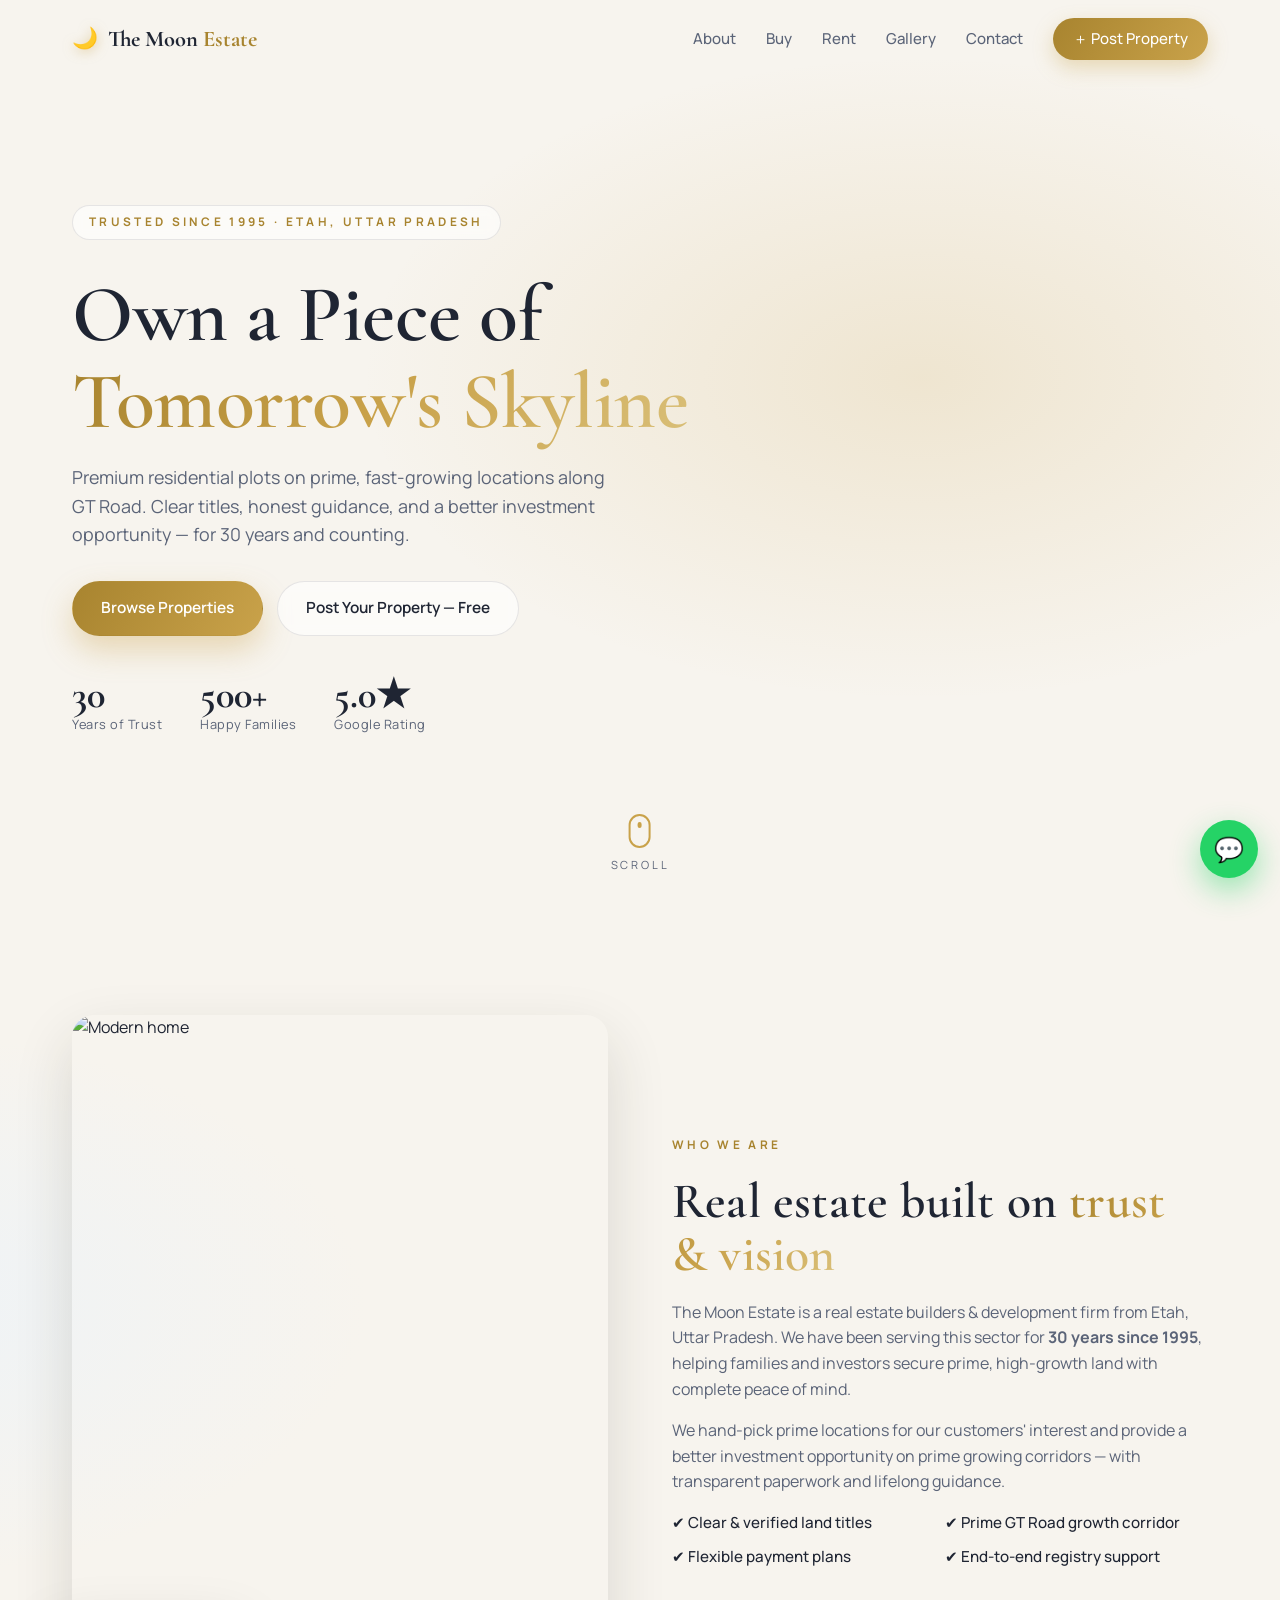
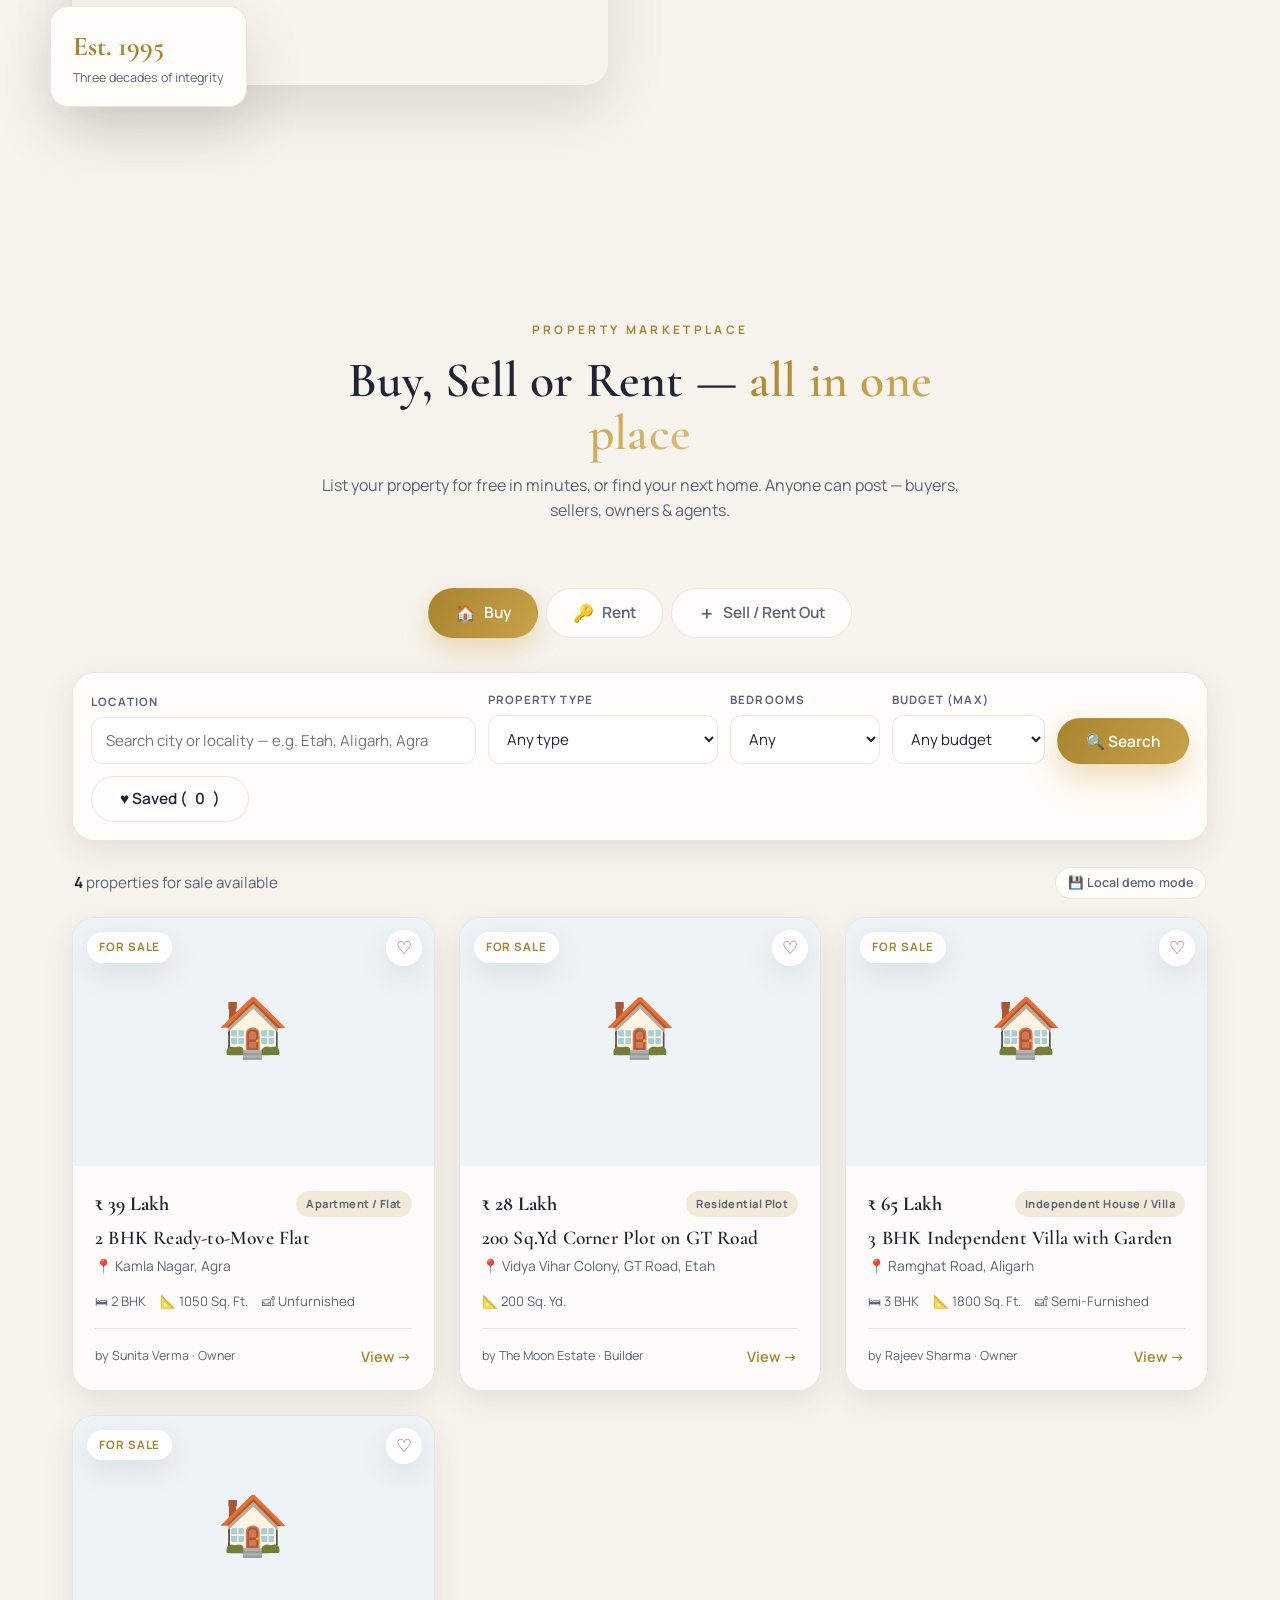
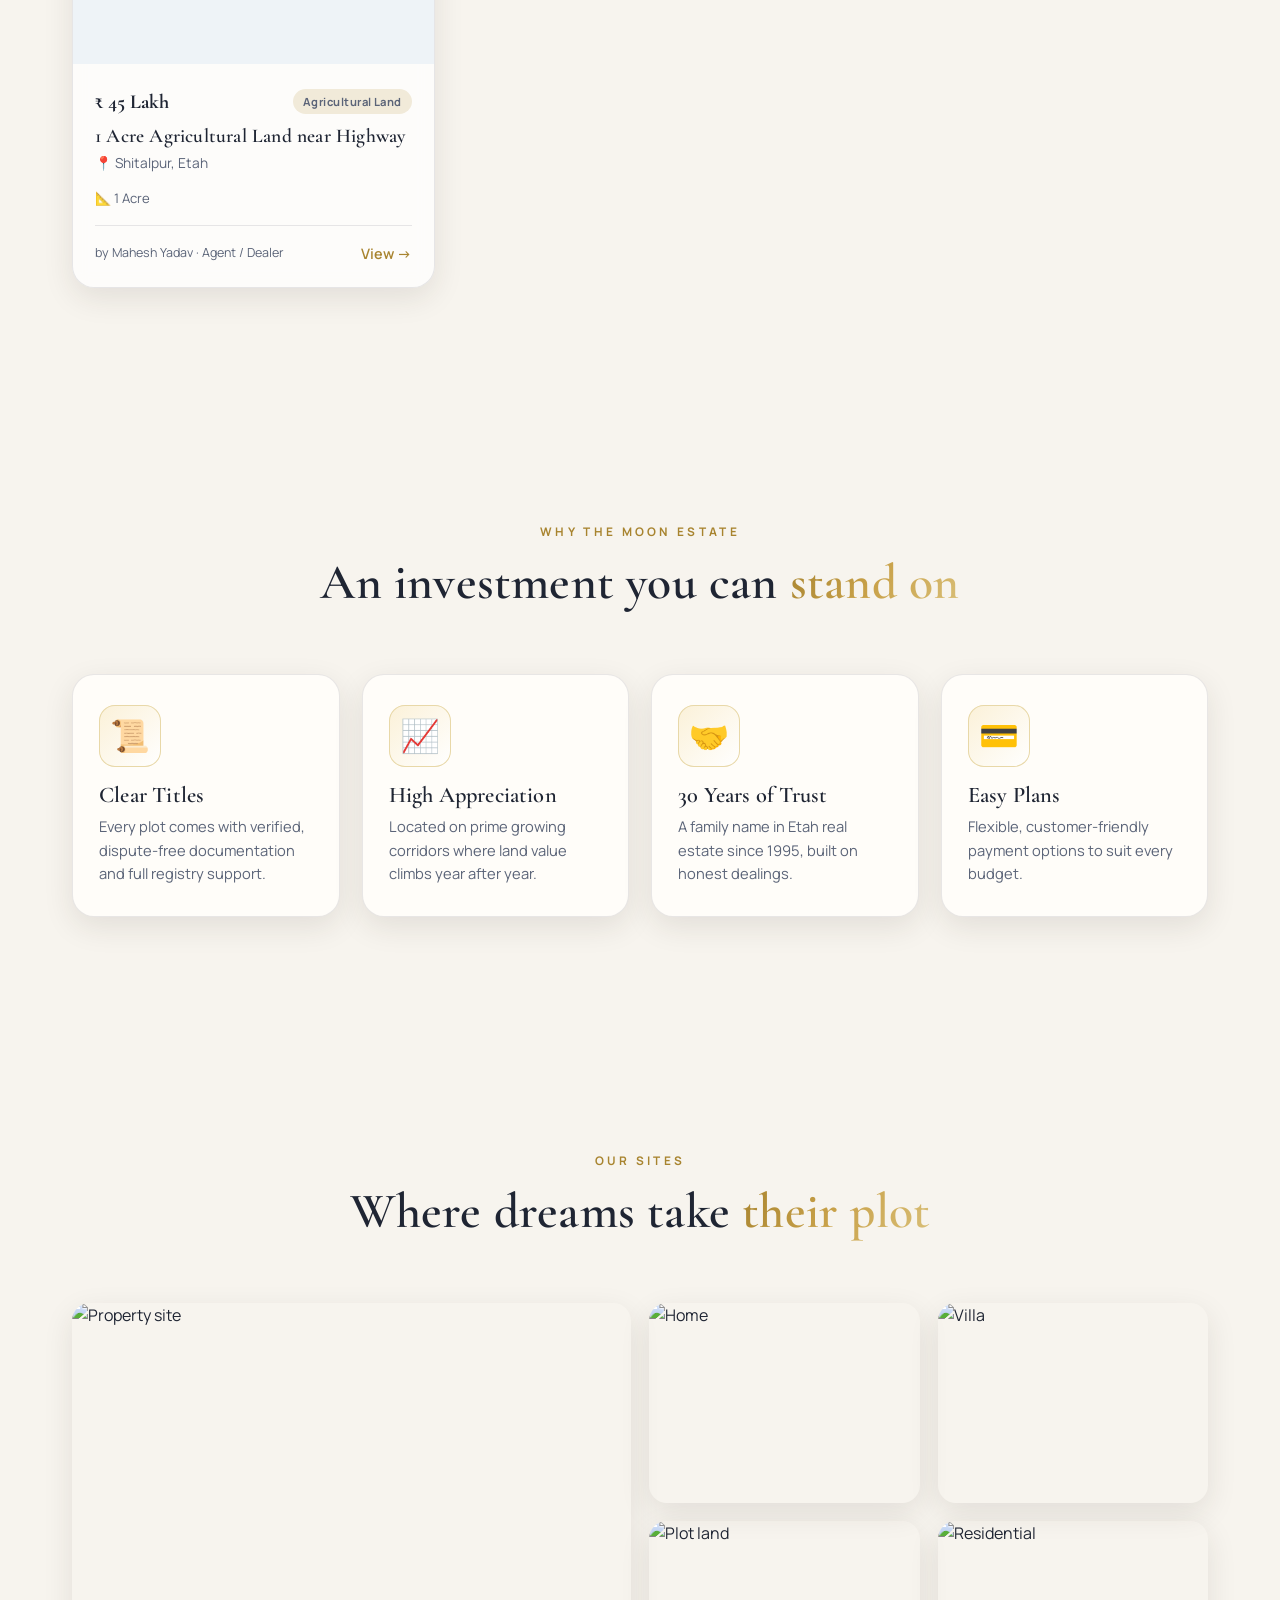
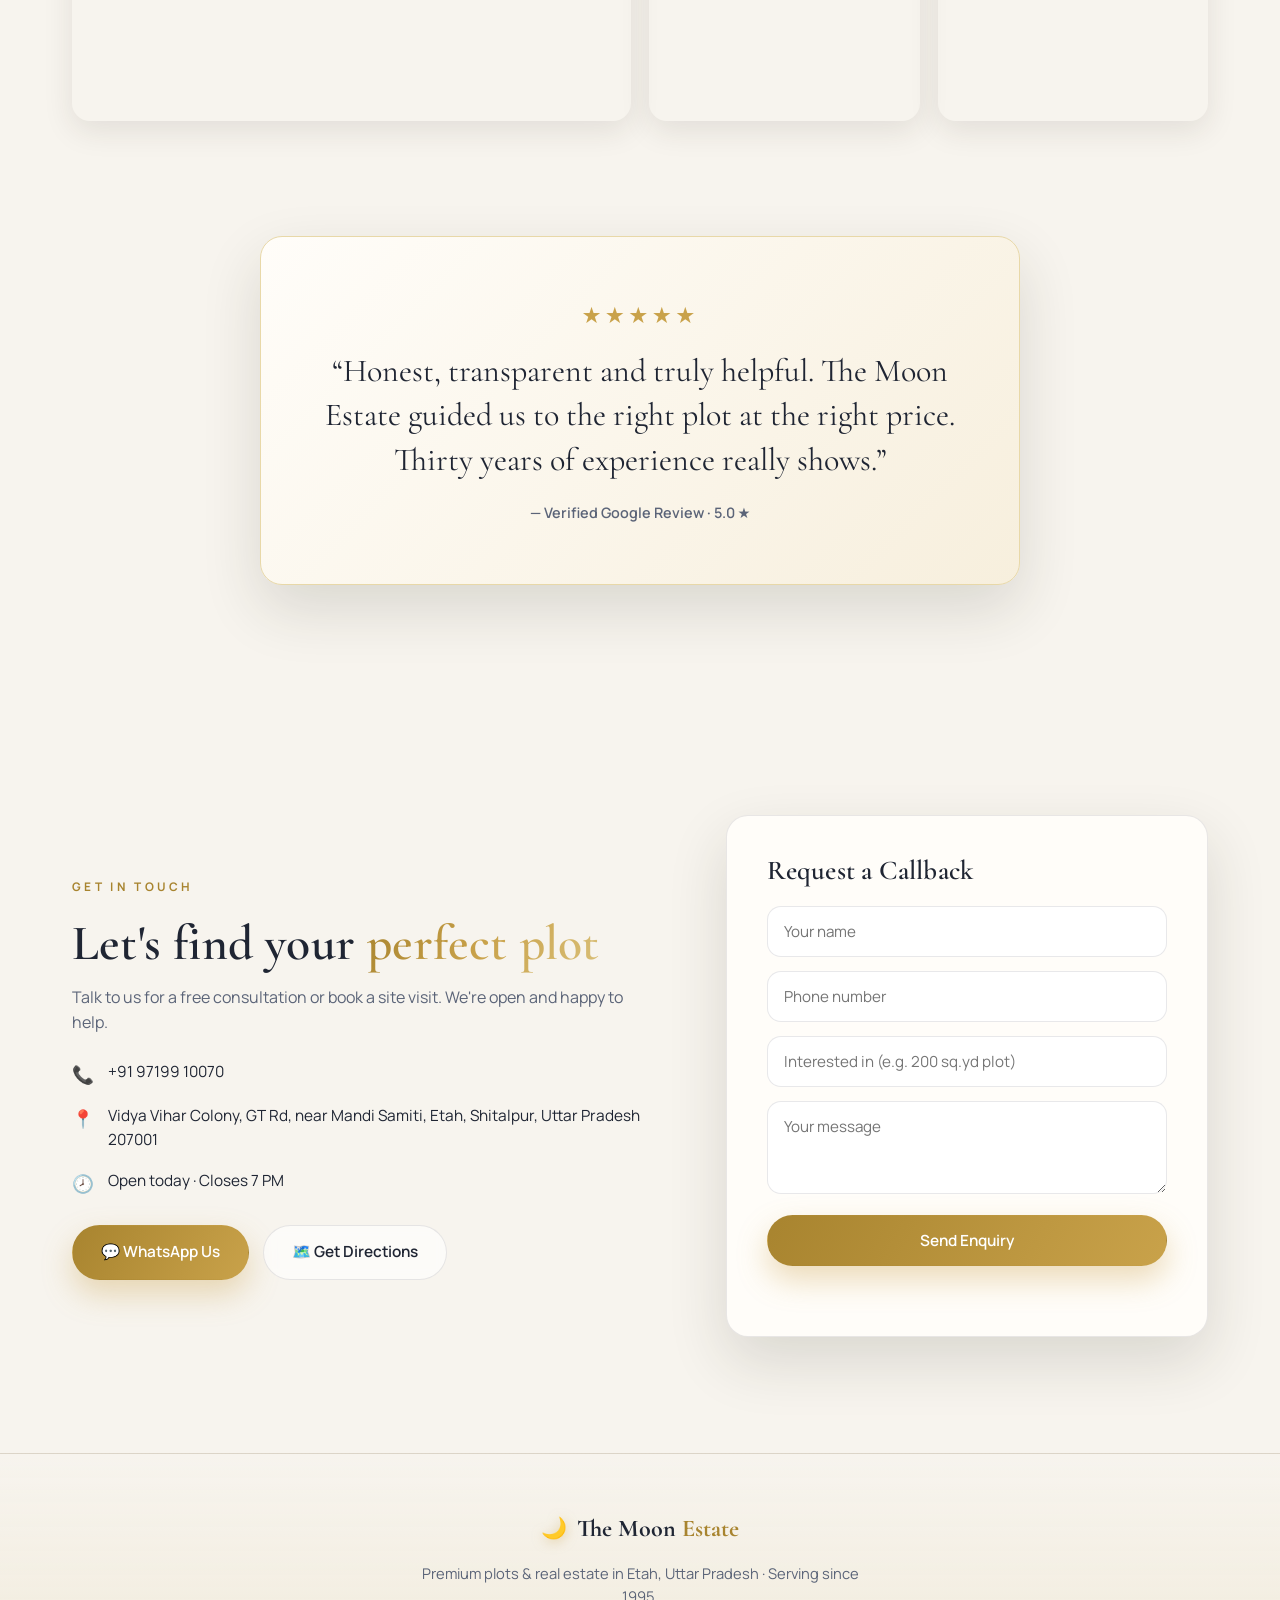
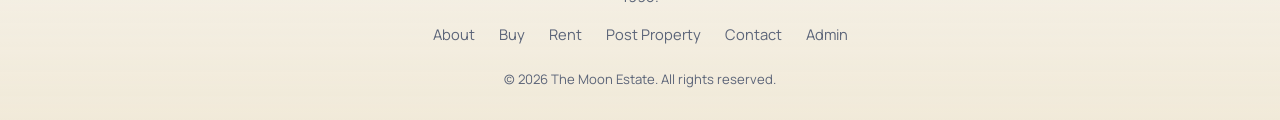
==== index.html @ d8ebd834 "Add Supabase shared backend, favourites, admin panel & map embeds - Data layer (js/store.js) using S" ====
<!DOCTYPE html>
<html lang="en">
<head>
  <meta charset="UTF-8" />
  <meta name="viewport" content="width=device-width, initial-scale=1.0" />
  <title>The Moon Estate — Premium Plots & Real Estate in Etah, UP</title>
  <meta name="description" content="The Moon Estate — trusted real estate builders & developers in Etah, Uttar Pradesh since 1995. Prime residential plots on GT Road with clear titles and great investment returns." />
  <meta name="theme-color" content="#f7f4ee" />

  <!-- Open Graph -->
  <meta property="og:title" content="The Moon Estate — Premium Plots & Real Estate" />
  <meta property="og:description" content="Prime residential plots in Etah, UP. Serving since 1995. A better investment on prime growing locations." />
  <meta property="og:type" content="website" />

  <link rel="preconnect" href="https://fonts.googleapis.com" />
  <link rel="preconnect" href="https://fonts.gstatic.com" crossorigin />
  <link href="https://fonts.googleapis.com/css2?family=Cormorant+Garamond:wght@500;600;700&family=Manrope:wght@300;400;500;600;700;800&display=swap" rel="stylesheet" />
  <link rel="stylesheet" href="css/style.css" />
  <link rel="icon" href="data:image/svg+xml,%3Csvg xmlns='http://www.w3.org/2000/svg' viewBox='0 0 100 100'%3E%3Ctext y='.9em' font-size='90'%3E%F0%9F%8C%99%3C/text%3E%3C/svg%3E" />
</head>
<body>
  <!-- Page loader -->
  <div class="loader" id="loader">
    <div class="loader-mark">🌙</div>
    <div class="loader-text">THE MOON ESTATE</div>
  </div>

  <!-- Navigation -->
  <header class="nav" id="nav">
    <div class="nav-inner">
      <a href="#home" class="brand">
        <span class="brand-mark">🌙</span>
        <span class="brand-name">The Moon<span> Estate</span></span>
      </a>
      <nav class="nav-links" id="navLinks">
        <a href="#about">About</a>
        <a href="#portal" data-mode="buy">Buy</a>
        <a href="#portal" data-mode="rent">Rent</a>
        <a href="#gallery">Gallery</a>
        <a href="#contact">Contact</a>
        <a href="#portal" data-mode="post" class="nav-cta">＋ Post Property</a>
      </nav>
      <button class="nav-toggle" id="navToggle" aria-label="Toggle menu">
        <span></span><span></span><span></span>
      </button>
    </div>
  </header>

  <!-- Hero with 3D floating scene -->
  <section class="hero" id="home">
    <canvas id="scene3d"></canvas>
    <div class="hero-glow"></div>
    <div class="hero-content">
      <span class="eyebrow reveal">Trusted since 1995 · Etah, Uttar Pradesh</span>
      <h1 class="reveal">Own a Piece of<br /><span class="grad">Tomorrow's Skyline</span></h1>
      <p class="hero-sub reveal">Premium residential plots on prime, fast-growing locations along GT Road.
        Clear titles, honest guidance, and a better investment opportunity — for 30 years and counting.</p>
      <div class="hero-actions reveal">
        <a href="#portal" data-mode="buy" class="btn btn-primary">Browse Properties</a>
        <a href="#portal" data-mode="post" class="btn btn-ghost">Post Your Property — Free</a>
      </div>
      <div class="hero-stats reveal">
        <div class="stat"><span class="num" data-count="30">0</span><span class="lbl">Years of Trust</span></div>
        <div class="stat"><span class="num" data-count="500" data-suffix="+">0</span><span class="lbl">Happy Families</span></div>
        <div class="stat"><span class="num" data-count="5" data-suffix=".0★">0</span><span class="lbl">Google Rating</span></div>
      </div>
    </div>
    <div class="scroll-hint"><span></span>Scroll</div>
  </section>

  <!-- About -->
  <section class="about section" id="about">
    <div class="container about-grid">
      <div class="about-media tilt">
        <img loading="lazy" src="https://images.unsplash.com/photo-1600585154340-be6161a56a0c?auto=format&fit=crop&w=900&q=80" alt="Modern home" />
        <div class="about-badge float">
          <strong>Est. 1995</strong>
          <span>Three decades of integrity</span>
        </div>
      </div>
      <div class="about-text reveal">
        <span class="eyebrow">Who We Are</span>
        <h2>Real estate built on <span class="grad">trust & vision</span></h2>
        <p>The Moon Estate is a real estate builders &amp; development firm from Etah, Uttar Pradesh. We have been
          serving this sector for <strong>30 years since 1995</strong>, helping families and investors secure prime,
          high-growth land with complete peace of mind.</p>
        <p>We hand-pick prime locations for our customers' interest and provide a better investment opportunity on
          prime growing corridors — with transparent paperwork and lifelong guidance.</p>
        <ul class="about-points">
          <li>✔ Clear &amp; verified land titles</li>
          <li>✔ Prime GT Road growth corridor</li>
          <li>✔ Flexible payment plans</li>
          <li>✔ End-to-end registry support</li>
        </ul>
      </div>
    </div>
  </section>

  <!-- Property Marketplace Portal -->
  <section class="portal section" id="portal">
    <div class="container">
      <div class="section-head reveal">
        <span class="eyebrow">Property Marketplace</span>
        <h2>Buy, Sell or Rent — <span class="grad">all in one place</span></h2>
        <p>List your property for free in minutes, or find your next home. Anyone can post —
          buyers, sellers, owners &amp; agents.</p>
      </div>

      <!-- Mode tabs -->
      <div class="portal-tabs" id="portalTabs">
        <button class="ptab active" data-mode="buy"><span>🏠</span> Buy</button>
        <button class="ptab" data-mode="rent"><span>🔑</span> Rent</button>
        <button class="ptab" data-mode="post"><span>＋</span> Sell / Rent Out</button>
      </div>

      <!-- BROWSE pane (buy + rent) -->
      <div class="portal-pane" id="browsePane">
        <form class="search-bar" id="searchForm">
          <div class="sb-field grow">
            <label>Location</label>
            <input name="q" id="searchQ" placeholder="Search city or locality — e.g. Etah, Aligarh, Agra" autocomplete="off" />
          </div>
          <div class="sb-field">
            <label>Property Type</label>
            <select name="ptype">
              <option value="">Any type</option>
              <option>Residential Plot</option>
              <option>Apartment / Flat</option>
              <option>Independent House / Villa</option>
              <option>Builder Floor</option>
              <option>Agricultural Land</option>
              <option>Commercial / Shop</option>
              <option>Office Space</option>
            </select>
          </div>
          <div class="sb-field">
            <label>Bedrooms</label>
            <select name="bhk">
              <option value="">Any</option>
              <option value="1">1 BHK</option>
              <option value="2">2 BHK</option>
              <option value="3">3 BHK</option>
              <option value="4">4+ BHK</option>
            </select>
          </div>
          <div class="sb-field">
            <label>Budget (max)</label>
            <select name="budget" id="budgetSelect"></select>
          </div>
          <button class="btn btn-primary" type="submit">🔍 Search</button>
          <button class="btn btn-ghost fav-toggle" id="favToggle" type="button">♥ Saved (<span class="fav-n">0</span>)</button>
        </form>

        <div class="results-bar">
          <div class="results-meta" id="resultsMeta"></div>
          <span class="store-badge" id="storeBadge"></span>
        </div>
        <div class="results" id="resultsExact"></div>

        <div class="nearby-head" id="nearbyHead" hidden>
          <h3>Nearby properties you may like</h3>
        </div>
        <div class="results" id="resultsNearby"></div>

        <div class="empty" id="emptyState" hidden>
          <div class="empty-mark">🏘️</div>
          <h3>No properties here yet</h3>
          <p>Be the first to list in this area — it's free.</p>
          <button class="btn btn-primary" data-mode="post" id="emptyPost">Post a Property</button>
        </div>
      </div>

      <!-- POST pane (sell / rent out) -->
      <div class="portal-pane hidden" id="postPane">
        <form class="post-form" id="postForm">
          <div class="pf-grid">
            <div class="pf-full">
              <span class="pf-label">I want to</span>
              <div class="seg" role="radiogroup">
                <label><input type="radio" name="listingType" value="sale" checked /><span>Sell</span></label>
                <label><input type="radio" name="listingType" value="rent" /><span>Rent / Lease out</span></label>
              </div>
            </div>

            <label class="pf-field">Property Type *
              <select name="ptype" required>
                <option value="">Select type</option>
                <option>Residential Plot</option>
                <option>Apartment / Flat</option>
                <option>Independent House / Villa</option>
                <option>Builder Floor</option>
                <option>Agricultural Land</option>
                <option>Commercial / Shop</option>
                <option>Office Space</option>
              </select>
            </label>

            <label class="pf-field">Ad Title *
              <input name="title" maxlength="70" placeholder="e.g. 200 sq.yd corner plot on GT Road" required />
            </label>

            <label class="pf-field rentHide">Bedrooms (BHK)
              <select name="bhk">
                <option value="">N/A (land/plot)</option>
                <option value="1">1 BHK</option>
                <option value="2">2 BHK</option>
                <option value="3">3 BHK</option>
                <option value="4">4 BHK</option>
                <option value="5">5+ BHK</option>
              </select>
            </label>

            <label class="pf-field rentHide">Bathrooms
              <select name="bath">
                <option value="">N/A</option>
                <option>1</option><option>2</option><option>3</option><option>4+</option>
              </select>
            </label>

            <label class="pf-field">Furnishing
              <select name="furnish">
                <option value="">N/A</option>
                <option>Unfurnished</option>
                <option>Semi-Furnished</option>
                <option>Fully Furnished</option>
              </select>
            </label>

            <label class="pf-field">Built-up Area *
              <div class="inline">
                <input name="area" type="number" min="0" placeholder="e.g. 200" required />
                <select name="areaUnit">
                  <option>Sq. Yd.</option>
                  <option>Sq. Ft.</option>
                  <option>Sq. M.</option>
                  <option>Acre</option>
                </select>
              </div>
            </label>

            <label class="pf-field saleOnly">Expected Price (₹) *
              <input name="price" type="number" min="0" placeholder="e.g. 2500000" />
            </label>

            <label class="pf-field rentOnly" hidden>Monthly Rent (₹) *
              <input name="rent" type="number" min="0" placeholder="e.g. 12000" />
            </label>
            <label class="pf-field rentOnly" hidden>Security Deposit (₹)
              <input name="deposit" type="number" min="0" placeholder="e.g. 50000" />
            </label>
            <label class="pf-field rentOnly" hidden>Available From
              <input name="availFrom" type="date" />
            </label>
            <label class="pf-field rentOnly" hidden>Preferred Tenants
              <select name="tenants">
                <option>Anyone</option>
                <option>Family</option>
                <option>Bachelors</option>
                <option>Company / Lease</option>
              </select>
            </label>

            <label class="pf-field">City *
              <input name="city" placeholder="e.g. Etah" required />
            </label>
            <label class="pf-field">Locality / Area *
              <input name="locality" placeholder="e.g. Vidya Vihar Colony, GT Road" required />
            </label>
            <label class="pf-field pf-full">Full Address
              <input name="address" placeholder="House/plot no., street, landmark, pincode" />
            </label>

            <label class="pf-field pf-full">Description
              <textarea name="desc" rows="3" placeholder="Describe your property — amenities, road width, facing, nearby schools/market, etc."></textarea>
            </label>

            <label class="pf-field">Your Name *
              <input name="owner" placeholder="Full name" required />
            </label>
            <label class="pf-field">Phone *
              <input name="phone" type="tel" placeholder="10-digit mobile" required />
            </label>
            <label class="pf-field">Email *
              <input name="email" type="email" placeholder="you@example.com" required />
            </label>
            <label class="pf-field">Posting As
              <select name="postedBy">
                <option>Owner</option>
                <option>Agent / Dealer</option>
                <option>Builder</option>
              </select>
            </label>

            <div class="pf-full">
              <span class="pf-label">Photos (up to 6)</span>
              <label class="uploader" id="uploader">
                <input type="file" id="photoInput" accept="image/*" multiple hidden />
                <span class="up-ico">📷</span>
                <span>Tap to add property photos</span>
                <small>Good photos get up to 5× more enquiries</small>
              </label>
              <div class="thumbs" id="thumbs"></div>
            </div>

            <label class="pf-field pf-full check">
              <input type="checkbox" name="agree" required />
              <span>I confirm these details are correct and agree to be contacted about this listing.</span>
            </label>
          </div>

          <button class="btn btn-primary full" type="submit">🚀 Post My Property — Free</button>
          <p class="form-note" id="postNote"></p>
        </form>
      </div>
    </div>
  </section>

  <!-- Why Invest -->
  <section class="why section" id="why">
    <div class="container">
      <div class="section-head reveal">
        <span class="eyebrow">Why The Moon Estate</span>
        <h2>An investment you can <span class="grad">stand on</span></h2>
      </div>
      <div class="features">
        <div class="feature reveal"><div class="f-icon">📜</div><h3>Clear Titles</h3><p>Every plot comes with verified, dispute-free documentation and full registry support.</p></div>
        <div class="feature reveal"><div class="f-icon">📈</div><h3>High Appreciation</h3><p>Located on prime growing corridors where land value climbs year after year.</p></div>
        <div class="feature reveal"><div class="f-icon">🤝</div><h3>30 Years of Trust</h3><p>A family name in Etah real estate since 1995, built on honest dealings.</p></div>
        <div class="feature reveal"><div class="f-icon">💳</div><h3>Easy Plans</h3><p>Flexible, customer-friendly payment options to suit every budget.</p></div>
      </div>
    </div>
  </section>

  <!-- Gallery -->
  <section class="gallery section" id="gallery">
    <div class="container">
      <div class="section-head reveal">
        <span class="eyebrow">Our Sites</span>
        <h2>Where dreams take <span class="grad">their plot</span></h2>
      </div>
      <div class="gallery-grid">
        <div class="g-item tilt big"><img loading="lazy" src="https://images.unsplash.com/photo-1564013799919-ab600027ffc6?auto=format&fit=crop&w=900&q=80" alt="Property site" /></div>
        <div class="g-item tilt"><img loading="lazy" src="https://images.unsplash.com/photo-1570129477492-45c003edd2be?auto=format&fit=crop&w=700&q=80" alt="Home" /></div>
        <div class="g-item tilt"><img loading="lazy" src="https://images.unsplash.com/photo-1512917774080-9991f1c4c750?auto=format&fit=crop&w=700&q=80" alt="Villa" /></div>
        <div class="g-item tilt"><img loading="lazy" src="https://images.unsplash.com/photo-1605276374104-dee2a0ed3cd6?auto=format&fit=crop&w=700&q=80" alt="Plot land" /></div>
        <div class="g-item tilt"><img loading="lazy" src="https://images.unsplash.com/photo-1582268611958-ebfd161ef9cf?auto=format&fit=crop&w=700&q=80" alt="Residential" /></div>
      </div>
    </div>
  </section>

  <!-- Testimonial -->
  <section class="testimonial section">
    <div class="container">
      <div class="quote-card tilt reveal">
        <div class="stars">★★★★★</div>
        <blockquote>“Honest, transparent and truly helpful. The Moon Estate guided us to the right plot at the
          right price. Thirty years of experience really shows.”</blockquote>
        <div class="quote-by">— Verified Google Review · 5.0 ★</div>
      </div>
    </div>
  </section>

  <!-- Contact -->
  <section class="contact section" id="contact">
    <div class="container contact-grid">
      <div class="contact-info reveal">
        <span class="eyebrow">Get In Touch</span>
        <h2>Let's find your <span class="grad">perfect plot</span></h2>
        <p>Talk to us for a free consultation or book a site visit. We're open and happy to help.</p>
        <ul class="contact-list">
          <li><span>📞</span><a href="tel:+919719910070">+91 97199 10070</a></li>
          <li><span>📍</span> Vidya Vihar Colony, GT Rd, near Mandi Samiti, Etah, Shitalpur, Uttar Pradesh 207001</li>
          <li><span>🕗</span> Open today · Closes 7 PM</li>
        </ul>
        <div class="contact-actions">
          <a class="btn btn-primary" href="https://wa.me/919719910070" target="_blank" rel="noopener">💬 WhatsApp Us</a>
          <a class="btn btn-ghost" href="https://maps.google.com/?q=The+Moon+Estate+Etah+Uttar+Pradesh" target="_blank" rel="noopener">🗺️ Get Directions</a>
        </div>
      </div>
      <form class="contact-form tilt" id="contactForm" onsubmit="return false;">
        <h3>Request a Callback</h3>
        <div class="field"><input type="text" name="name" placeholder="Your name" required /></div>
        <div class="field"><input type="tel" name="phone" placeholder="Phone number" required /></div>
        <div class="field"><input type="text" name="interest" placeholder="Interested in (e.g. 200 sq.yd plot)" /></div>
        <div class="field"><textarea name="message" rows="3" placeholder="Your message"></textarea></div>
        <button class="btn btn-primary full" id="sendBtn" type="submit">Send Enquiry</button>
        <p class="form-note" id="formNote"></p>
      </form>
    </div>
  </section>

  <!-- Footer -->
  <footer class="footer">
    <div class="container footer-inner">
      <div class="brand">
        <span class="brand-mark">🌙</span>
        <span class="brand-name">The Moon<span> Estate</span></span>
      </div>
      <p class="footer-tag">Premium plots &amp; real estate in Etah, Uttar Pradesh · Serving since 1995.</p>
      <nav class="footer-links">
        <a href="#about">About</a>
        <a href="#portal" data-mode="buy">Buy</a>
        <a href="#portal" data-mode="rent">Rent</a>
        <a href="#portal" data-mode="post">Post Property</a>
        <a href="#contact">Contact</a>
        <a href="#" data-admin>Admin</a>
      </nav>
      <p class="copy">© <span id="year"></span> The Moon Estate. All rights reserved.</p>
    </div>
  </footer>

  <a href="https://wa.me/919719910070" class="fab" target="_blank" rel="noopener" aria-label="WhatsApp">💬</a>

  <!-- Property detail modal -->
  <div class="modal" id="modal" hidden>
    <div class="modal-backdrop" data-close></div>
    <div class="modal-card" role="dialog" aria-modal="true">
      <button class="modal-close" data-close aria-label="Close">×</button>
      <div class="modal-body" id="modalBody"></div>
    </div>
  </div>

  <!-- Admin panel modal -->
  <div class="modal" id="adminModal" hidden>
    <div class="modal-backdrop" data-close></div>
    <div class="modal-card admin-card" role="dialog" aria-modal="true">
      <button class="modal-close" data-close aria-label="Close">×</button>
      <div class="admin-inner">
        <h2>Admin · Manage Listings</h2>
        <div id="adminBody"></div>
      </div>
    </div>
  </div>

  <script src="https://cdn.jsdelivr.net/npm/@supabase/supabase-js@2"></script>
  <script src="https://cdn.jsdelivr.net/npm/three@0.149.0/build/three.min.js"></script>
  <script src="js/config.js"></script>
  <script src="js/store.js"></script>
  <script src="js/main.js"></script>
  <script src="js/portal.js"></script>
</body>
</html>
---- css/style.css ----
/* ===== The Moon Estate — elegant light theme ===== */
:root{
  --bg:#f7f4ee;            /* warm ivory */
  --bg-2:#fffdf9;
  --ink:#1f2533;          /* deep slate */
  --ink-soft:#5b6478;
  --gold:#c9a24a;         /* logo gold */
  --gold-deep:#a8842f;
  --gold-soft:#e8d8a8;
  --line:rgba(31,37,51,.10);
  --card:rgba(255,255,255,.72);
  --shadow:0 24px 60px rgba(45,40,25,.14);
  --shadow-sm:0 10px 30px rgba(45,40,25,.10);
  --radius:22px;
  --maxw:1180px;
}

*{box-sizing:border-box;margin:0;padding:0}
html{scroll-behavior:smooth}
body{
  font-family:'Manrope',system-ui,sans-serif;
  color:var(--ink);
  background:
    radial-gradient(1200px 600px at 85% -10%, #fbf1d8 0%, transparent 60%),
    radial-gradient(900px 500px at -10% 20%, #eef3f7 0%, transparent 55%),
    var(--bg);
  line-height:1.6;
  overflow-x:hidden;
}
h1,h2,h3{font-family:'Cormorant Garamond',serif;font-weight:600;line-height:1.08;letter-spacing:.2px}
a{color:inherit;text-decoration:none}
img{display:block;width:100%;height:100%;object-fit:cover}

.container{max-width:var(--maxw);margin:0 auto;padding:0 22px}
.section{padding:clamp(64px,9vw,120px) 0}
.grad{background:linear-gradient(120deg,var(--gold-deep),var(--gold) 50%,#d9bf78);-webkit-background-clip:text;background-clip:text;color:transparent}
.eyebrow{display:inline-block;font-family:'Manrope';font-weight:700;font-size:.74rem;letter-spacing:.28em;text-transform:uppercase;color:var(--gold-deep);margin-bottom:14px}

/* ===== Loader ===== */
.loader{position:fixed;inset:0;z-index:999;display:grid;place-content:center;justify-items:center;gap:14px;background:var(--bg);transition:opacity .6s ease,visibility .6s}
.loader.hide{opacity:0;visibility:hidden}
.loader-mark{font-size:46px;animation:floatY 3s ease-in-out infinite}
.loader-text{font-family:'Cormorant Garamond';letter-spacing:.4em;color:var(--ink-soft);font-size:.9rem;padding-left:.4em}

/* ===== Nav ===== */
.nav{position:fixed;top:0;left:0;right:0;z-index:100;transition:all .35s ease}
.nav-inner{max-width:var(--maxw);margin:0 auto;padding:18px 22px;display:flex;align-items:center;justify-content:space-between}
.nav.scrolled{background:rgba(247,244,238,.82);backdrop-filter:blur(14px);border-bottom:1px solid var(--line);box-shadow:0 6px 30px rgba(45,40,25,.06)}
.nav.scrolled .nav-inner{padding:12px 22px}
.brand{display:flex;align-items:center;gap:10px;font-family:'Cormorant Garamond';font-size:1.4rem;font-weight:700}
.brand-mark{font-size:1.3rem;filter:drop-shadow(0 2px 6px rgba(201,162,74,.5))}
.brand-name span{color:var(--gold-deep)}
.nav-links{display:flex;align-items:center;gap:30px}
.nav-links a{font-family:'Manrope';font-weight:500;font-size:.94rem;color:var(--ink-soft);transition:color .2s;position:relative}
.nav-links a:not(.nav-cta):after{content:"";position:absolute;left:0;bottom:-6px;width:0;height:2px;background:var(--gold);transition:width .3s}
.nav-links a:hover{color:var(--ink)}
.nav-links a:hover:not(.nav-cta):after{width:100%}
.nav-cta{padding:9px 20px;border-radius:50px;background:linear-gradient(120deg,var(--gold-deep),var(--gold));color:#fff!important;font-weight:600;box-shadow:0 8px 20px rgba(201,162,74,.35)}
.nav-cta:hover{transform:translateY(-1px)}
.nav-toggle{display:none;flex-direction:column;gap:5px;background:none;border:0;cursor:pointer;padding:6px}
.nav-toggle span{width:24px;height:2px;background:var(--ink);transition:.3s}

/* ===== Hero ===== */
.hero{position:relative;min-height:100vh;display:flex;align-items:center;overflow:hidden}
#scene3d{position:absolute;inset:0;width:100%;height:100%;z-index:1}
.hero-glow{position:absolute;inset:0;z-index:2;pointer-events:none;
  background:radial-gradient(800px 460px at 72% 42%, rgba(201,162,74,.18), transparent 70%)}
.hero-content{position:relative;z-index:3;max-width:680px;padding:120px 22px 80px;margin:0 auto;width:100%;max-width:calc(var(--maxw))}
.hero-content .eyebrow{background:rgba(255,255,255,.6);padding:7px 16px;border-radius:50px;border:1px solid var(--line);backdrop-filter:blur(6px)}
.hero h1{font-size:clamp(2.7rem,6.6vw,5rem);margin:18px 0 18px;letter-spacing:-.5px}
.hero-sub{font-size:clamp(1rem,1.4vw,1.18rem);color:var(--ink-soft);max-width:540px}
.hero-actions{display:flex;gap:14px;flex-wrap:wrap;margin:32px 0 40px}
.hero-stats{display:flex;gap:38px;flex-wrap:wrap}
.stat{display:flex;flex-direction:column}
.stat .num{font-family:'Cormorant Garamond';font-size:2.4rem;font-weight:700;color:var(--ink);line-height:1}
.stat .lbl{font-size:.8rem;color:var(--ink-soft);letter-spacing:.04em}
.scroll-hint{position:absolute;bottom:26px;left:50%;transform:translateX(-50%);z-index:3;display:flex;flex-direction:column;align-items:center;gap:8px;font-size:.7rem;letter-spacing:.25em;text-transform:uppercase;color:var(--ink-soft)}
.scroll-hint span{width:22px;height:34px;border:2px solid var(--gold);border-radius:14px;position:relative}
.scroll-hint span:after{content:"";position:absolute;top:6px;left:50%;transform:translateX(-50%);width:4px;height:6px;border-radius:3px;background:var(--gold);animation:scrolldot 1.6s infinite}
@keyframes scrolldot{0%{opacity:0;top:6px}40%{opacity:1}80%{opacity:0;top:18px}}

/* ===== Buttons ===== */
.btn{display:inline-flex;align-items:center;gap:8px;padding:14px 28px;border-radius:50px;font-family:'Manrope';font-weight:600;font-size:.96rem;cursor:pointer;border:1px solid transparent;transition:transform .25s ease,box-shadow .25s ease}
.btn-primary{background:linear-gradient(120deg,var(--gold-deep),var(--gold));color:#fff;box-shadow:0 14px 30px rgba(201,162,74,.36)}
.btn-primary:hover{transform:translateY(-3px);box-shadow:0 20px 40px rgba(201,162,74,.45)}
.btn-ghost{background:rgba(255,255,255,.6);border-color:var(--line);color:var(--ink);backdrop-filter:blur(6px)}
.btn-ghost:hover{transform:translateY(-3px);box-shadow:var(--shadow-sm)}
.btn.full{width:100%;justify-content:center}

/* ===== Section heads ===== */
.section-head{max-width:640px;margin:0 auto clamp(40px,5vw,64px);text-align:center}
.section-head h2{font-size:clamp(2rem,4vw,3.1rem)}
.section-head p{color:var(--ink-soft);margin-top:12px}
h2{font-size:clamp(2rem,4vw,3.1rem)}

/* ===== About ===== */
.about-grid{display:grid;grid-template-columns:1fr 1fr;gap:clamp(32px,5vw,72px);align-items:center}
.about-media{position:relative;border-radius:var(--radius);overflow:visible;aspect-ratio:4/5}
.about-media img{border-radius:var(--radius);box-shadow:var(--shadow);height:100%}
.about-badge{position:absolute;bottom:-22px;left:-22px;background:var(--bg-2);padding:18px 22px;border-radius:18px;box-shadow:var(--shadow);border:1px solid var(--line);display:flex;flex-direction:column}
.about-badge strong{font-family:'Cormorant Garamond';font-size:1.7rem;color:var(--gold-deep)}
.about-badge span{font-size:.78rem;color:var(--ink-soft)}
.about-text h2{margin:6px 0 18px}
.about-text p{color:var(--ink-soft);margin-bottom:16px}
.about-points{list-style:none;display:grid;grid-template-columns:1fr 1fr;gap:10px;margin-top:8px}
.about-points li{font-weight:500;font-size:.95rem;color:var(--ink)}

/* ===== Cards ===== */
.cards{display:grid;grid-template-columns:repeat(3,1fr);gap:26px}
.card{background:var(--card);border:1px solid var(--line);border-radius:var(--radius);overflow:hidden;box-shadow:var(--shadow-sm);backdrop-filter:blur(8px);transition:box-shadow .3s}
.card:hover{box-shadow:var(--shadow)}
.card-img{position:relative;aspect-ratio:16/11;overflow:hidden}
.card-img img{transition:transform .6s ease}
.card:hover .card-img img{transform:scale(1.07)}
.tag{position:absolute;top:14px;left:14px;background:rgba(255,255,255,.92);color:var(--gold-deep);font-size:.72rem;font-weight:700;letter-spacing:.08em;text-transform:uppercase;padding:6px 12px;border-radius:50px;box-shadow:var(--shadow-sm)}
.card-body{padding:22px}
.card-body h3{font-size:1.5rem;margin-bottom:4px}
.loc{font-size:.86rem;color:var(--ink-soft);margin-bottom:14px}
.card-meta{display:flex;gap:14px;flex-wrap:wrap;font-size:.82rem;color:var(--ink-soft);padding-bottom:16px;margin-bottom:16px;border-bottom:1px solid var(--line)}
.card-foot{display:flex;align-items:center;justify-content:space-between}
.price{font-family:'Cormorant Garamond';font-weight:700;font-size:1.25rem;color:var(--ink)}
.card-link{font-weight:600;color:var(--gold-deep);font-size:.9rem}
.card-link:hover{letter-spacing:.02em}

/* ===== Marketplace Portal ===== */
.portal-tabs{display:flex;gap:8px;justify-content:center;flex-wrap:wrap;margin-bottom:34px}
.ptab{display:inline-flex;align-items:center;gap:8px;padding:12px 26px;border-radius:50px;border:1px solid var(--line);background:var(--bg-2);color:var(--ink-soft);font-family:'Manrope';font-weight:600;font-size:.96rem;cursor:pointer;transition:all .25s}
.ptab span{font-size:1.05rem}
.ptab:hover{color:var(--ink);box-shadow:var(--shadow-sm)}
.ptab.active{background:linear-gradient(120deg,var(--gold-deep),var(--gold));color:#fff;border-color:transparent;box-shadow:0 12px 26px rgba(201,162,74,.34)}
.portal-pane.hidden{display:none}

/* search bar */
.search-bar{display:flex;gap:12px;align-items:flex-end;flex-wrap:wrap;background:var(--bg-2);border:1px solid var(--line);border-radius:var(--radius);padding:18px;box-shadow:var(--shadow-sm);margin-bottom:26px}
.sb-field{display:flex;flex-direction:column;gap:6px;min-width:150px}
.sb-field.grow{flex:1 1 240px}
.sb-field label{font-size:.72rem;font-weight:700;letter-spacing:.1em;text-transform:uppercase;color:var(--ink-soft)}
.sb-field input,.sb-field select{padding:12px 14px;border:1px solid var(--line);border-radius:12px;background:#fff;font-family:'Manrope';font-size:.94rem;color:var(--ink)}
.sb-field input:focus,.sb-field select:focus{outline:none;border-color:var(--gold);box-shadow:0 0 0 4px rgba(201,162,74,.14)}
.search-bar .btn{height:46px}

.search-bar .fav-toggle{height:46px;white-space:nowrap}
.search-bar .fav-toggle.on{background:linear-gradient(120deg,#b23b6b,#e0608f);color:#fff;border-color:transparent;box-shadow:0 10px 24px rgba(200,60,110,.3)}
.results-bar{display:flex;align-items:center;justify-content:space-between;gap:12px;flex-wrap:wrap;margin:6px 2px 18px}
.results-meta{color:var(--ink-soft);font-size:.95rem}
.results-meta strong{color:var(--ink)}
.store-badge{font-size:.78rem;font-weight:600;color:var(--ink-soft);background:var(--bg-2);border:1px solid var(--line);padding:5px 12px;border-radius:50px}

/* favourite heart on cards */
.fav-btn{position:absolute;top:12px;right:12px;width:36px;height:36px;border-radius:50%;border:0;background:rgba(255,255,255,.92);box-shadow:var(--shadow-sm);font-size:18px;line-height:1;cursor:pointer;color:#b23b6b;transition:transform .2s}
.fav-btn:hover{transform:scale(1.12)}
.fav-btn.on{background:linear-gradient(120deg,#b23b6b,#e0608f);color:#fff}
.results{display:grid;grid-template-columns:repeat(3,1fr);gap:24px}
.results:empty{display:none}
.nearby-head{margin:38px 0 18px;border-top:1px dashed var(--line);padding-top:28px}
.nearby-head h3{font-size:1.7rem}

.empty{text-align:center;padding:50px 20px;background:var(--bg-2);border:1px dashed var(--line);border-radius:var(--radius);margin-top:10px}
.empty-mark{font-size:3rem;margin-bottom:10px}
.empty h3{font-size:1.6rem}
.empty p{color:var(--ink-soft);margin:6px 0 18px}

/* listing card extras */
.card.listing{cursor:pointer}
.price-row{display:flex;align-items:center;justify-content:space-between;gap:10px;margin-bottom:6px}
.ptype-pill{font-size:.7rem;font-weight:700;letter-spacing:.04em;color:var(--ink-soft);background:#f1ead9;padding:4px 10px;border-radius:50px;white-space:nowrap}
.card.listing h3{font-size:1.22rem;line-height:1.25;margin-bottom:4px}
.imgcount{position:absolute;bottom:12px;right:12px;background:rgba(31,37,51,.7);color:#fff;font-size:.72rem;font-weight:600;padding:4px 10px;border-radius:50px}
.posted{font-size:.78rem;color:var(--ink-soft)}
.tag.rent{color:#2563a8}

/* ===== Post form ===== */
.post-form{background:var(--bg-2);border:1px solid var(--line);border-radius:var(--radius);padding:clamp(24px,4vw,40px);box-shadow:var(--shadow);max-width:920px;margin:0 auto}
.pf-grid{display:grid;grid-template-columns:1fr 1fr;gap:18px}
.pf-full{grid-column:1/-1}
.pf-field{display:flex;flex-direction:column;gap:7px;font-size:.82rem;font-weight:600;color:var(--ink)}
.pf-field input,.pf-field select,.pf-field textarea{padding:12px 14px;border:1px solid var(--line);border-radius:12px;background:#fff;font-family:'Manrope';font-size:.95rem;font-weight:400;color:var(--ink);width:100%;resize:vertical}
.pf-field input:focus,.pf-field select:focus,.pf-field textarea:focus{outline:none;border-color:var(--gold);box-shadow:0 0 0 4px rgba(201,162,74,.14)}
.pf-field .inline{display:flex;gap:8px}
.pf-field .inline input{flex:2}.pf-field .inline select{flex:1}
.pf-label{display:block;font-size:.82rem;font-weight:600;margin-bottom:8px}
.post-form .btn.full{margin-top:24px}
.pf-field.check{flex-direction:row;align-items:flex-start;gap:10px;font-weight:400;color:var(--ink-soft);font-size:.88rem}
.pf-field.check input{width:auto;margin-top:3px}

/* segmented control */
.seg{display:inline-flex;background:#f1ead9;border-radius:50px;padding:5px;gap:4px}
.seg label{position:relative;cursor:pointer}
.seg input{position:absolute;opacity:0}
.seg span{display:block;padding:9px 22px;border-radius:50px;font-size:.92rem;font-weight:600;color:var(--ink-soft);transition:all .2s}
.seg input:checked + span{background:#fff;color:var(--gold-deep);box-shadow:var(--shadow-sm)}

/* uploader */
.uploader{display:flex;flex-direction:column;align-items:center;justify-content:center;gap:4px;padding:26px;border:2px dashed var(--gold-soft);border-radius:16px;background:#fff;cursor:pointer;text-align:center;transition:border .2s,background .2s}
.uploader:hover{border-color:var(--gold);background:#fffbf2}
.uploader .up-ico{font-size:1.8rem}
.uploader small{color:var(--ink-soft)}
.thumbs{display:flex;flex-wrap:wrap;gap:10px;margin-top:12px}
.thumb{position:relative;width:84px;height:84px;border-radius:12px;overflow:hidden;box-shadow:var(--shadow-sm)}
.thumb img{width:100%;height:100%;object-fit:cover}
.thumb button{position:absolute;top:3px;right:3px;width:22px;height:22px;border-radius:50%;border:0;background:rgba(31,37,51,.78);color:#fff;cursor:pointer;font-size:14px;line-height:1}

/* ===== Modal ===== */
.modal{position:fixed;inset:0;z-index:200;display:flex;align-items:center;justify-content:center;padding:20px}
.modal[hidden]{display:none}
.modal-backdrop{position:absolute;inset:0;background:rgba(31,37,51,.55);backdrop-filter:blur(4px)}
.modal-card{position:relative;background:var(--bg-2);width:min(960px,100%);max-height:92vh;overflow:auto;border-radius:var(--radius);box-shadow:var(--shadow);display:grid;grid-template-columns:1.1fr 1fr;animation:pop .3s ease}
@keyframes pop{from{transform:translateY(20px) scale(.98);opacity:0}to{transform:none;opacity:1}}
.modal-close{position:absolute;top:12px;right:12px;z-index:3;width:38px;height:38px;border-radius:50%;border:0;background:rgba(255,255,255,.92);box-shadow:var(--shadow-sm);font-size:22px;cursor:pointer;color:var(--ink)}
.modal-body{display:contents}
.m-gallery{background:#000;display:flex;flex-direction:column}
.m-gallery #mMain{width:100%;height:100%;max-height:520px;object-fit:cover}
.m-thumbs{display:flex;gap:8px;padding:10px;background:#15171d;overflow-x:auto}
.m-thumbs img{width:64px;height:48px;object-fit:cover;border-radius:8px;cursor:pointer;opacity:.6;border:2px solid transparent;flex:0 0 auto}
.m-thumbs img.on{opacity:1;border-color:var(--gold)}
.m-info{padding:clamp(22px,3vw,34px);overflow:auto}
.m-info .tag{position:static;display:inline-block;margin-bottom:12px}
.m-info h2{font-size:2rem;line-height:1.12}
.m-loc{color:var(--ink-soft);margin:6px 0 14px}
.m-price{font-family:'Cormorant Garamond';font-weight:700;font-size:2rem;color:var(--gold-deep);margin-bottom:14px}
.m-desc{color:var(--ink-soft);font-size:.95rem;margin-bottom:18px}
.m-table{display:grid;grid-template-columns:1fr 1fr;gap:10px 18px;margin-bottom:22px}
.m-table div{display:flex;flex-direction:column;border-bottom:1px solid var(--line);padding-bottom:8px}
.m-table span{font-size:.72rem;text-transform:uppercase;letter-spacing:.08em;color:var(--ink-soft)}
.m-table strong{font-size:.96rem;color:var(--ink);font-weight:600}
.m-mapwrap{border-radius:14px;overflow:hidden;border:1px solid var(--line);margin-bottom:18px}
.m-map{width:100%;height:200px;border:0;display:block}
.m-owner{display:flex;align-items:center;gap:12px;padding:14px;background:#f1ead9;border-radius:14px;margin-bottom:18px}
.m-avatar{width:44px;height:44px;border-radius:50%;display:grid;place-content:center;background:linear-gradient(120deg,var(--gold-deep),var(--gold));color:#fff;font-weight:700;font-size:1.1rem}
.m-owner span{display:block;font-size:.8rem;color:var(--ink-soft)}
.m-actions{display:flex;gap:10px;flex-wrap:wrap}
.m-actions .btn{flex:1;justify-content:center;min-width:120px;padding:12px 16px}

@media(max-width:760px){
  .modal-card{grid-template-columns:1fr;max-height:90vh}
  .m-gallery #mMain{max-height:280px}
}

/* ===== Admin panel ===== */
.admin-card{display:block;grid-template-columns:none;width:min(720px,100%)}
.admin-inner{padding:clamp(22px,3vw,34px)}
.admin-inner h2{font-size:1.9rem;margin-bottom:18px}
.adm-stats{display:grid;grid-template-columns:repeat(4,1fr);gap:12px;margin-bottom:22px}
.adm-stats div{background:#f1ead9;border-radius:14px;padding:14px;text-align:center}
.adm-stats strong{display:block;font-family:'Cormorant Garamond';font-size:1.6rem;color:var(--gold-deep)}
.adm-stats span{font-size:.74rem;color:var(--ink-soft);text-transform:uppercase;letter-spacing:.06em}
.adm-list{display:flex;flex-direction:column;gap:10px;max-height:52vh;overflow:auto}
.adm-row{display:flex;align-items:center;gap:12px;padding:8px;border:1px solid var(--line);border-radius:14px;background:var(--bg-2)}
.adm-row img{width:64px;height:48px;object-fit:cover;border-radius:10px;flex:0 0 auto}
.adm-meta{flex:1;min-width:0}
.adm-meta strong{display:block;font-size:.95rem;white-space:nowrap;overflow:hidden;text-overflow:ellipsis}
.adm-meta span{font-size:.78rem;color:var(--ink-soft)}
.adm-del{border:0;background:#fdecec;color:#c0392b;font-weight:600;padding:9px 16px;border-radius:10px;cursor:pointer;font-family:'Manrope';transition:background .2s}
.adm-del:hover{background:#f8d7d7}
@media(max-width:520px){.adm-stats{grid-template-columns:repeat(2,1fr)}}

/* ===== Why / Features ===== */
.features{display:grid;grid-template-columns:repeat(4,1fr);gap:22px}
.feature{background:var(--bg-2);border:1px solid var(--line);border-radius:var(--radius);padding:30px 26px;box-shadow:var(--shadow-sm);transition:transform .3s ease,box-shadow .3s ease}
.feature:hover{transform:translateY(-8px);box-shadow:var(--shadow)}
.f-icon{font-size:2rem;width:62px;height:62px;display:grid;place-content:center;border-radius:16px;background:linear-gradient(135deg,#fbf1d8,#fff);box-shadow:inset 0 0 0 1px var(--gold-soft);margin-bottom:16px}
.feature h3{font-size:1.4rem;margin-bottom:8px}
.feature p{font-size:.92rem;color:var(--ink-soft)}

/* ===== Gallery ===== */
.gallery-grid{display:grid;grid-template-columns:repeat(4,1fr);grid-auto-rows:200px;gap:18px}
.g-item{border-radius:18px;overflow:hidden;box-shadow:var(--shadow-sm)}
.g-item img{transition:transform .7s ease}
.g-item:hover img{transform:scale(1.08)}
.g-item.big{grid-column:span 2;grid-row:span 2}

/* ===== Testimonial ===== */
.testimonial{padding-top:0}
.quote-card{max-width:760px;margin:0 auto;text-align:center;background:linear-gradient(135deg,#fffdf9,#f7efdd);border:1px solid var(--gold-soft);border-radius:var(--radius);padding:clamp(36px,5vw,60px);box-shadow:var(--shadow)}
.stars{color:var(--gold);font-size:1.4rem;letter-spacing:.15em;margin-bottom:16px}
.quote-card blockquote{font-family:'Cormorant Garamond';font-size:clamp(1.4rem,2.6vw,2rem);line-height:1.4;color:var(--ink)}
.quote-by{margin-top:18px;color:var(--ink-soft);font-size:.9rem;font-weight:600}

/* ===== Contact ===== */
.contact-grid{display:grid;grid-template-columns:1.1fr .9fr;gap:clamp(32px,5vw,64px);align-items:center}
.contact-info h2{margin:6px 0 14px}
.contact-info>p{color:var(--ink-soft);margin-bottom:24px}
.contact-list{list-style:none;display:grid;gap:16px;margin-bottom:28px}
.contact-list li{display:flex;gap:14px;align-items:flex-start;font-size:.96rem;color:var(--ink)}
.contact-list li span{font-size:1.1rem}
.contact-list a:hover{color:var(--gold-deep)}
.contact-actions{display:flex;gap:14px;flex-wrap:wrap}
.contact-form{background:var(--bg-2);border:1px solid var(--line);border-radius:var(--radius);padding:clamp(28px,4vw,40px);box-shadow:var(--shadow)}
.contact-form h3{font-size:1.7rem;margin-bottom:20px}
.field{margin-bottom:14px}
.field input,.field textarea{width:100%;padding:14px 16px;border:1px solid var(--line);border-radius:14px;background:#fff;font-family:'Manrope';font-size:.95rem;color:var(--ink);transition:border .2s,box-shadow .2s;resize:vertical}
.field input:focus,.field textarea:focus{outline:none;border-color:var(--gold);box-shadow:0 0 0 4px rgba(201,162,74,.14)}
.form-note{margin-top:12px;font-size:.86rem;color:var(--gold-deep);min-height:18px;text-align:center}

/* ===== Footer ===== */
.footer{background:linear-gradient(180deg,transparent,#f1ead9);border-top:1px solid var(--line);padding:56px 0 30px;text-align:center}
.footer-inner{display:flex;flex-direction:column;align-items:center;gap:14px}
.footer .brand{font-size:1.5rem}
.footer-tag{color:var(--ink-soft);font-size:.92rem;max-width:460px}
.footer-links{display:flex;gap:24px;flex-wrap:wrap;justify-content:center}
.footer-links a{color:var(--ink-soft);font-size:.92rem}
.footer-links a:hover{color:var(--gold-deep)}
.copy{color:var(--ink-soft);font-size:.82rem;margin-top:8px}

/* ===== Floating WhatsApp ===== */
.fab{position:fixed;right:22px;bottom:22px;z-index:90;width:58px;height:58px;border-radius:50%;display:grid;place-content:center;font-size:1.5rem;background:#25d366;box-shadow:0 12px 30px rgba(37,211,102,.45);animation:floatY 3s ease-in-out infinite}
.fab:hover{transform:scale(1.08)}

/* ===== Animations / utilities ===== */
@keyframes floatY{0%,100%{transform:translateY(0)}50%{transform:translateY(-12px)}}
.float{animation:floatY 4.5s ease-in-out infinite}
.tilt{transform-style:preserve-3d;transition:transform .25s ease}
.reveal{opacity:0;transform:translateY(34px);transition:opacity .8s cubic-bezier(.2,.7,.2,1),transform .8s cubic-bezier(.2,.7,.2,1)}
.reveal.in{opacity:1;transform:none}

@media(prefers-reduced-motion:reduce){
  .float,.fab,.loader-mark{animation:none}
  .reveal{transition:none;opacity:1;transform:none}
}

/* ===== Responsive ===== */
@media(max-width:920px){
  .cards,.features,.results{grid-template-columns:repeat(2,1fr)}
  .gallery-grid{grid-template-columns:repeat(2,1fr)}
  .about-grid,.contact-grid{grid-template-columns:1fr}
  .about-media{max-width:440px;margin:0 auto;width:100%}
  .g-item.big{grid-column:span 2;grid-row:span 1}
}
@media(max-width:680px){
  .nav-links{position:fixed;inset:0 0 auto auto;top:0;height:100vh;width:min(78vw,320px);flex-direction:column;justify-content:center;gap:26px;background:var(--bg-2);box-shadow:var(--shadow);transform:translateX(100%);transition:transform .35s ease;padding:40px}
  .nav-links.open{transform:none}
  .nav-toggle{display:flex;z-index:101}
  .nav-toggle.open span:nth-child(1){transform:translateY(7px) rotate(45deg)}
  .nav-toggle.open span:nth-child(2){opacity:0}
  .nav-toggle.open span:nth-child(3){transform:translateY(-7px) rotate(-45deg)}
  .cards,.features,.gallery-grid,.about-points,.results,.pf-grid,.m-table{grid-template-columns:1fr}
  .g-item.big{grid-column:span 1}
  .search-bar .btn{width:100%}
  .hero-stats{gap:24px}
  .hero h1{font-size:clamp(2.4rem,9vw,3.4rem)}
}
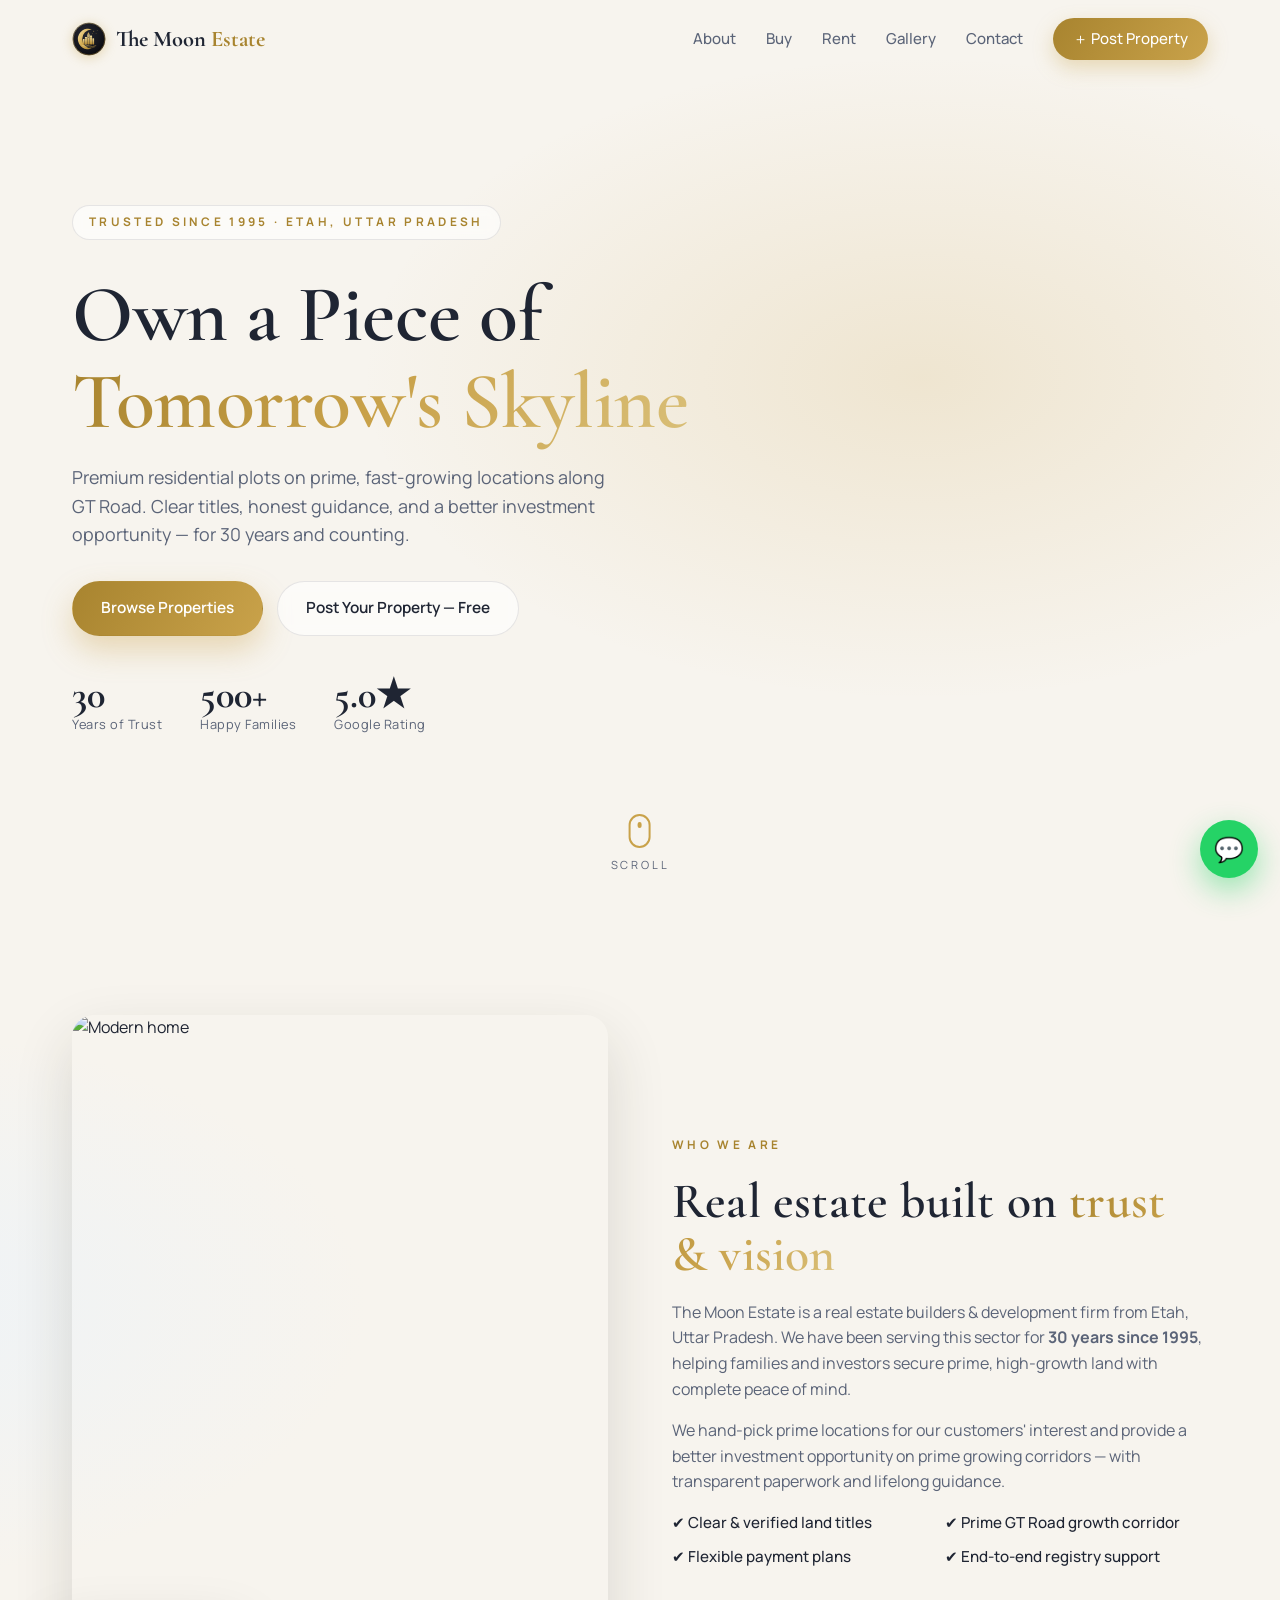
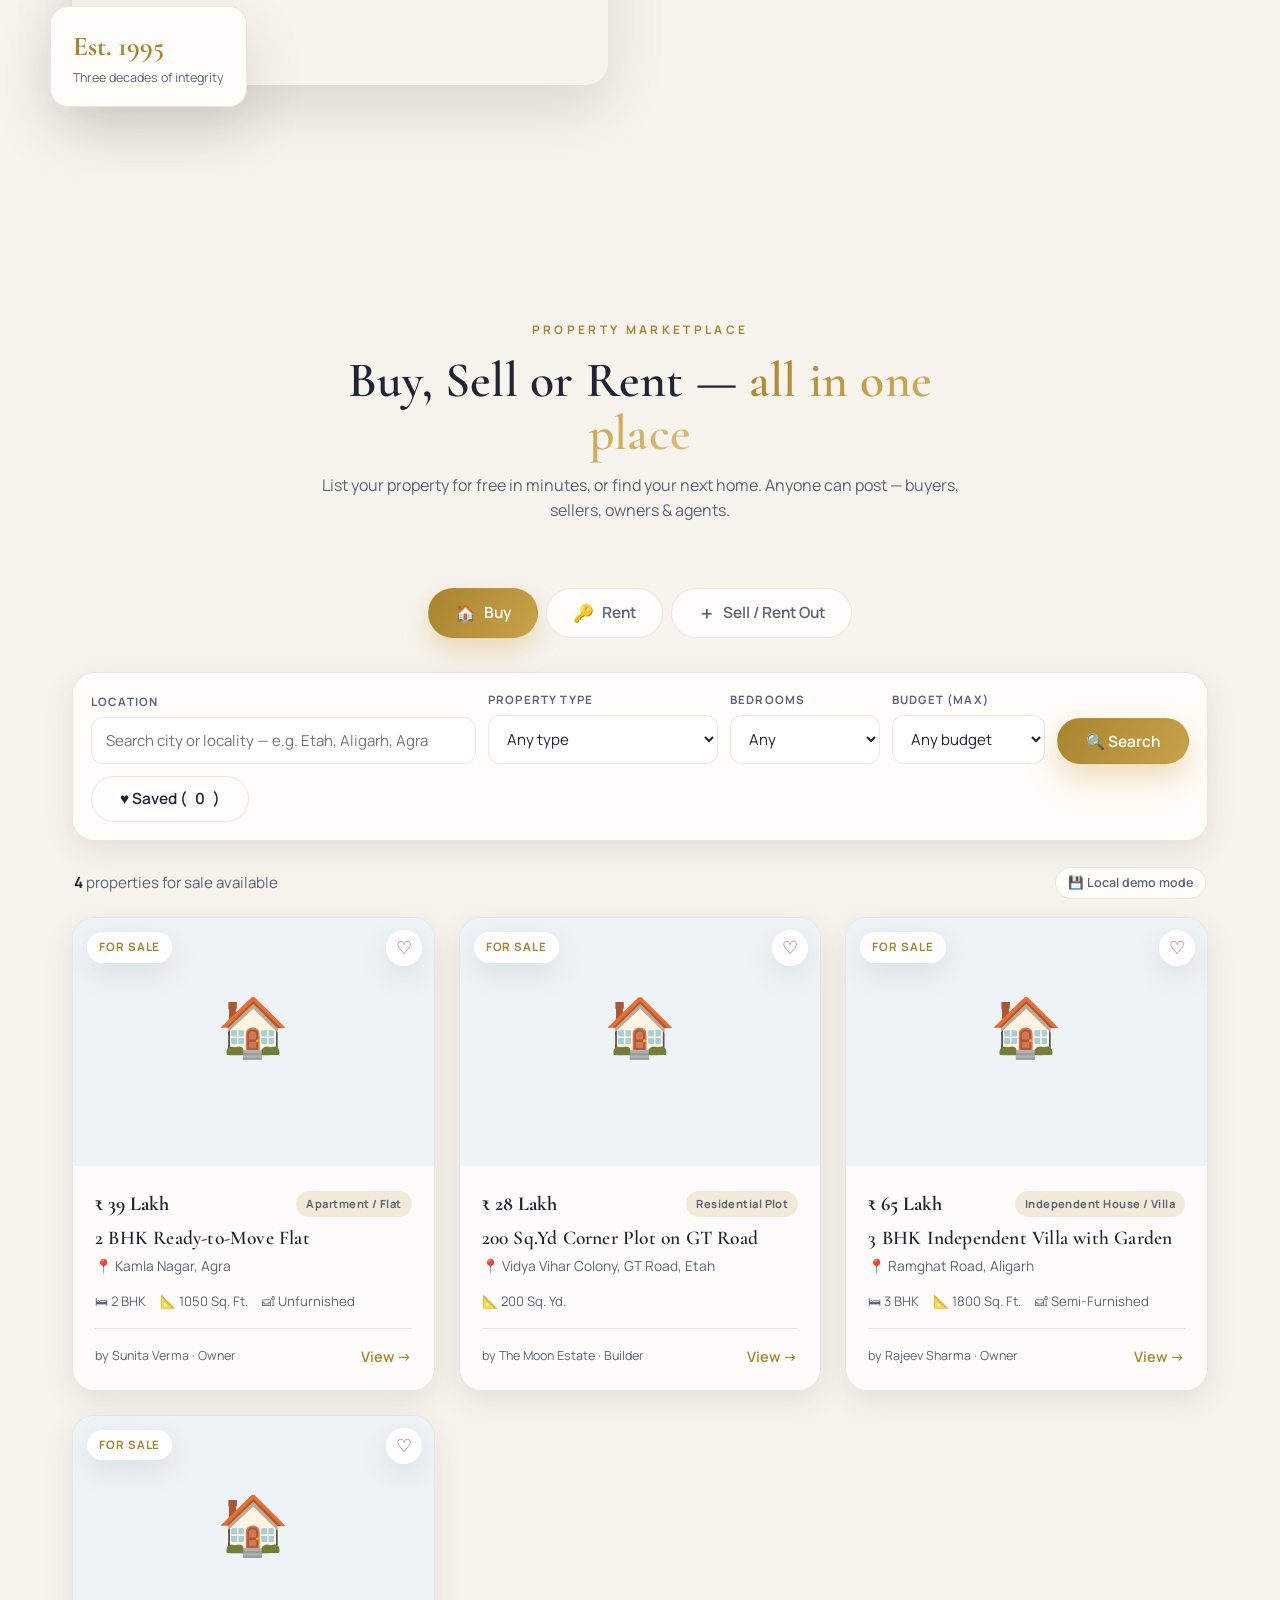
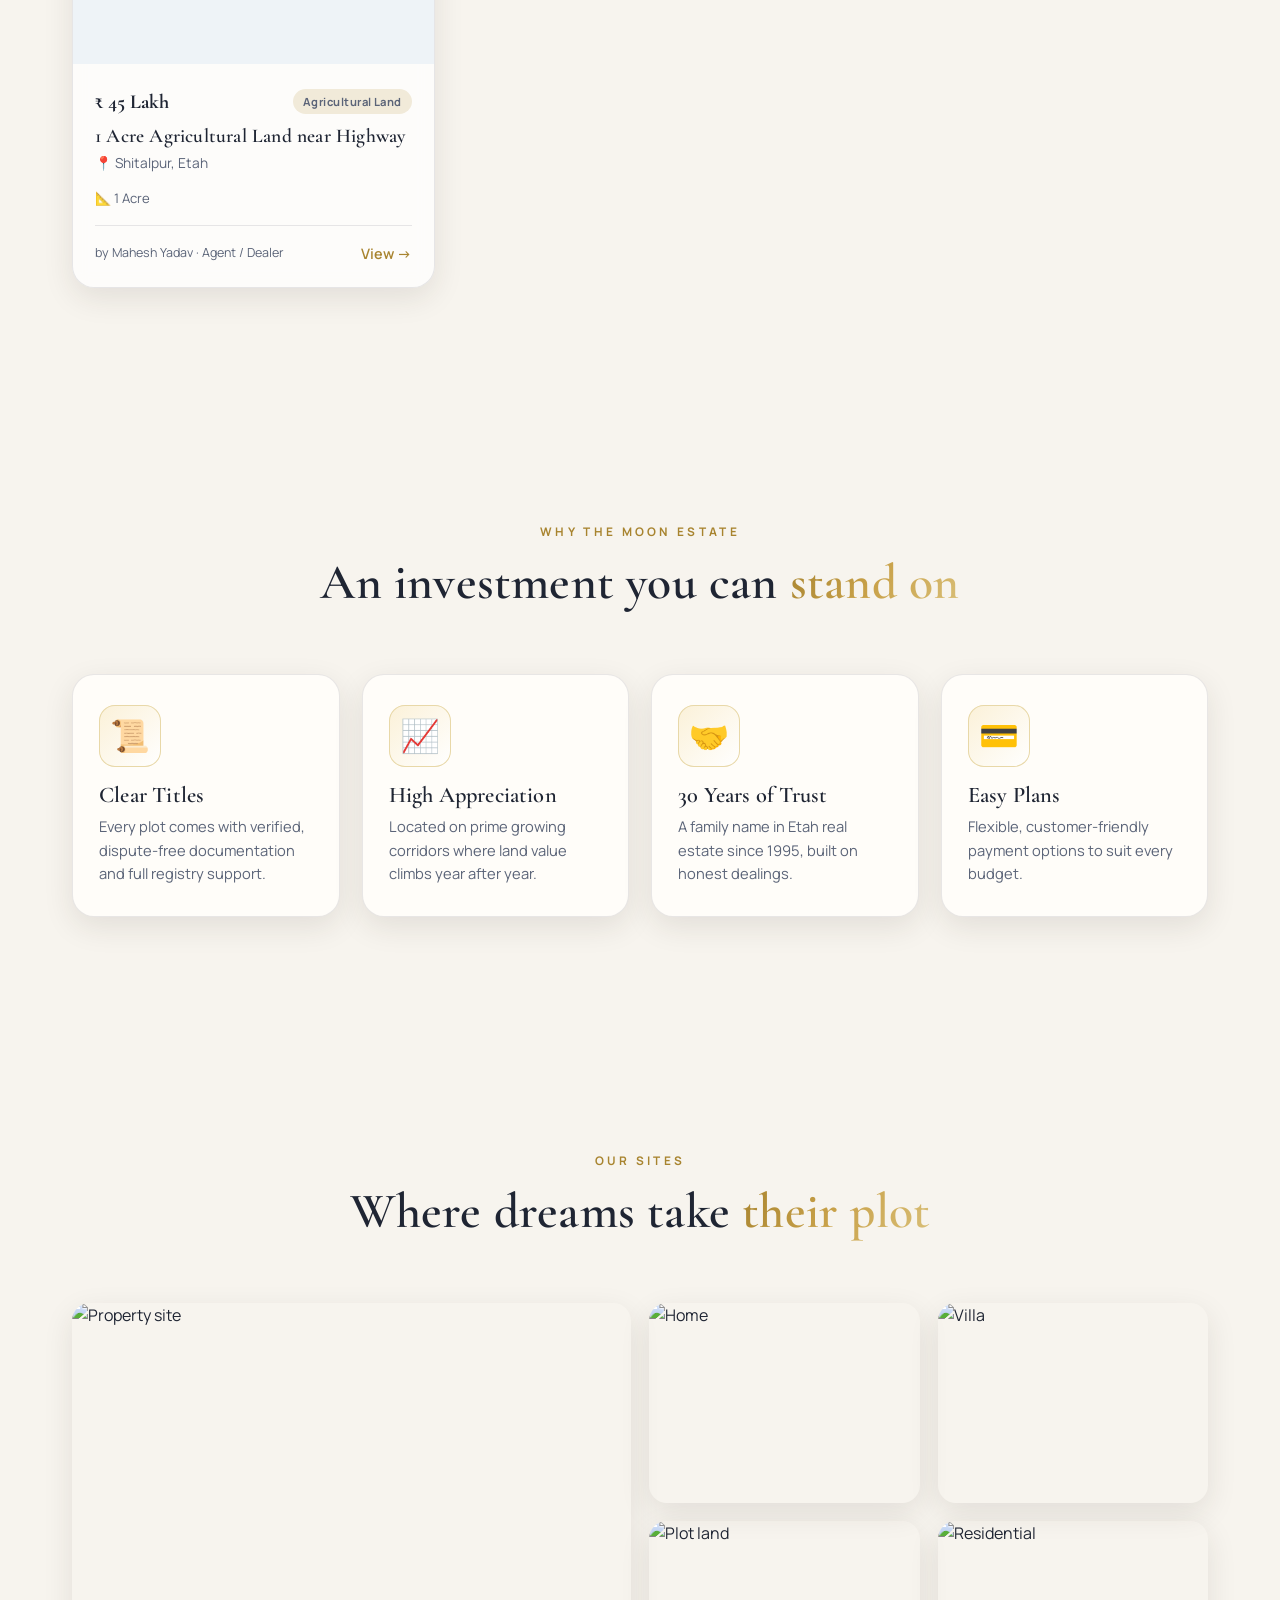
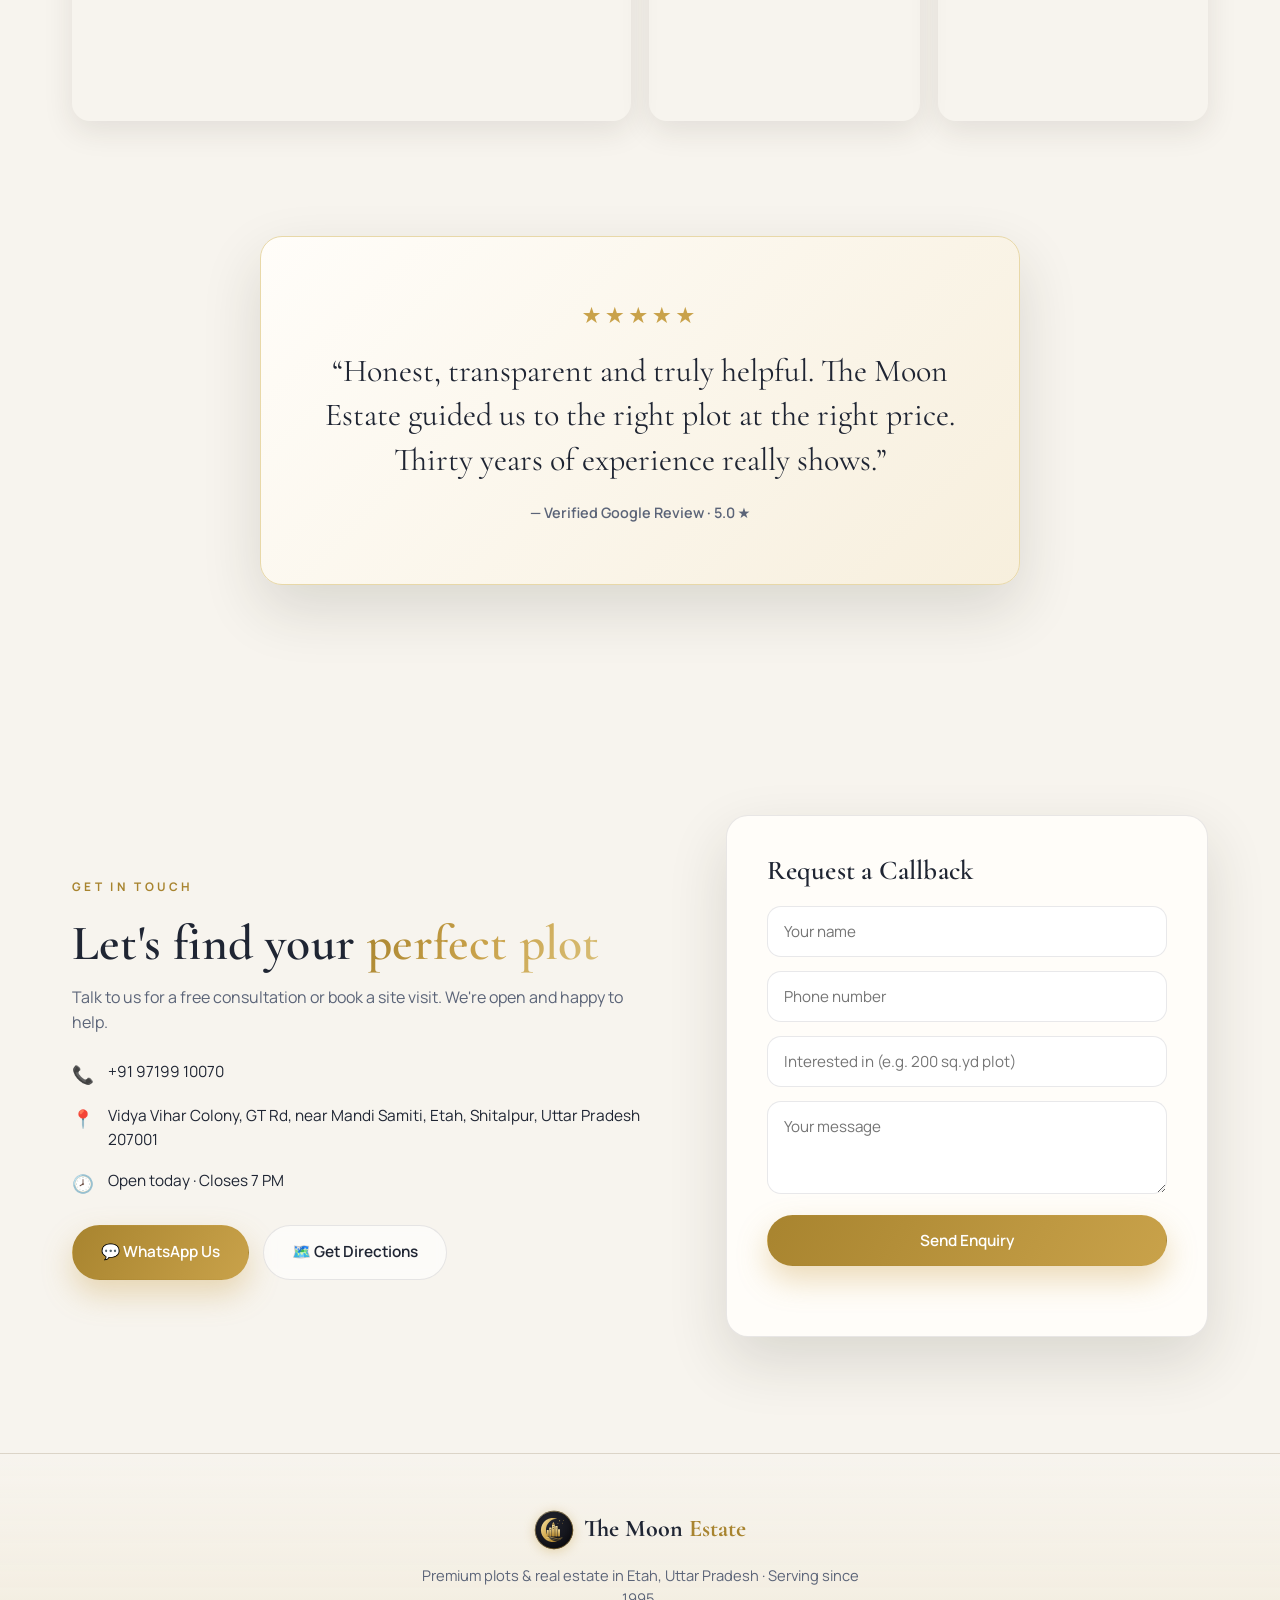
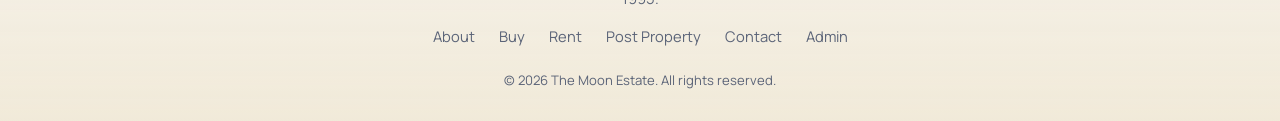
==== commit 6bcfd47e: "Replace emoji logo with faithful SVG of The Moon Estate brand mark - Recreated the real logo (gold c" ====
--- a/index.html
+++ b/index.html
@@ -16,12 +16,12 @@
   <link rel="preconnect" href="https://fonts.gstatic.com" crossorigin />
   <link href="https://fonts.googleapis.com/css2?family=Cormorant+Garamond:wght@500;600;700&family=Manrope:wght@300;400;500;600;700;800&display=swap" rel="stylesheet" />
   <link rel="stylesheet" href="css/style.css" />
-  <link rel="icon" href="data:image/svg+xml,%3Csvg xmlns='http://www.w3.org/2000/svg' viewBox='0 0 100 100'%3E%3Ctext y='.9em' font-size='90'%3E%F0%9F%8C%99%3C/text%3E%3C/svg%3E" />
+  <link rel="icon" href="assets/logo.svg" />
 </head>
 <body>
   <!-- Page loader -->
   <div class="loader" id="loader">
-    <div class="loader-mark">🌙</div>
+    <img class="loader-mark" src="assets/logo.svg" alt="The Moon Estate" />
     <div class="loader-text">THE MOON ESTATE</div>
   </div>
 
@@ -29,7 +29,7 @@
   <header class="nav" id="nav">
     <div class="nav-inner">
       <a href="#home" class="brand">
-        <span class="brand-mark">🌙</span>
+        <img class="brand-mark" src="assets/logo.svg" alt="The Moon Estate logo" />
         <span class="brand-name">The Moon<span> Estate</span></span>
       </a>
       <nav class="nav-links" id="navLinks">
@@ -393,7 +393,7 @@
   <footer class="footer">
     <div class="container footer-inner">
       <div class="brand">
-        <span class="brand-mark">🌙</span>
+        <img class="brand-mark" src="assets/logo.svg" alt="The Moon Estate logo" />
         <span class="brand-name">The Moon<span> Estate</span></span>
       </div>
       <p class="footer-tag">Premium plots &amp; real estate in Etah, Uttar Pradesh · Serving since 1995.</p>
--- a/css/style.css
+++ b/css/style.css
@@ -39,7 +39,7 @@
 /* ===== Loader ===== */
 .loader{position:fixed;inset:0;z-index:999;display:grid;place-content:center;justify-items:center;gap:14px;background:var(--bg);transition:opacity .6s ease,visibility .6s}
 .loader.hide{opacity:0;visibility:hidden}
-.loader-mark{font-size:46px;animation:floatY 3s ease-in-out infinite}
+.loader-mark{width:62px;height:62px;animation:floatY 3s ease-in-out infinite;filter:drop-shadow(0 6px 16px rgba(201,162,74,.35))}
 .loader-text{font-family:'Cormorant Garamond';letter-spacing:.4em;color:var(--ink-soft);font-size:.9rem;padding-left:.4em}
 
 /* ===== Nav ===== */
@@ -48,7 +48,8 @@
 .nav.scrolled{background:rgba(247,244,238,.82);backdrop-filter:blur(14px);border-bottom:1px solid var(--line);box-shadow:0 6px 30px rgba(45,40,25,.06)}
 .nav.scrolled .nav-inner{padding:12px 22px}
 .brand{display:flex;align-items:center;gap:10px;font-family:'Cormorant Garamond';font-size:1.4rem;font-weight:700}
-.brand-mark{font-size:1.3rem;filter:drop-shadow(0 2px 6px rgba(201,162,74,.5))}
+.brand-mark{width:34px;height:34px;display:block;filter:drop-shadow(0 2px 6px rgba(201,162,74,.4))}
+.footer .brand-mark{width:40px;height:40px}
 .brand-name span{color:var(--gold-deep)}
 .nav-links{display:flex;align-items:center;gap:30px}
 .nav-links a{font-family:'Manrope';font-weight:500;font-size:.94rem;color:var(--ink-soft);transition:color .2s;position:relative}
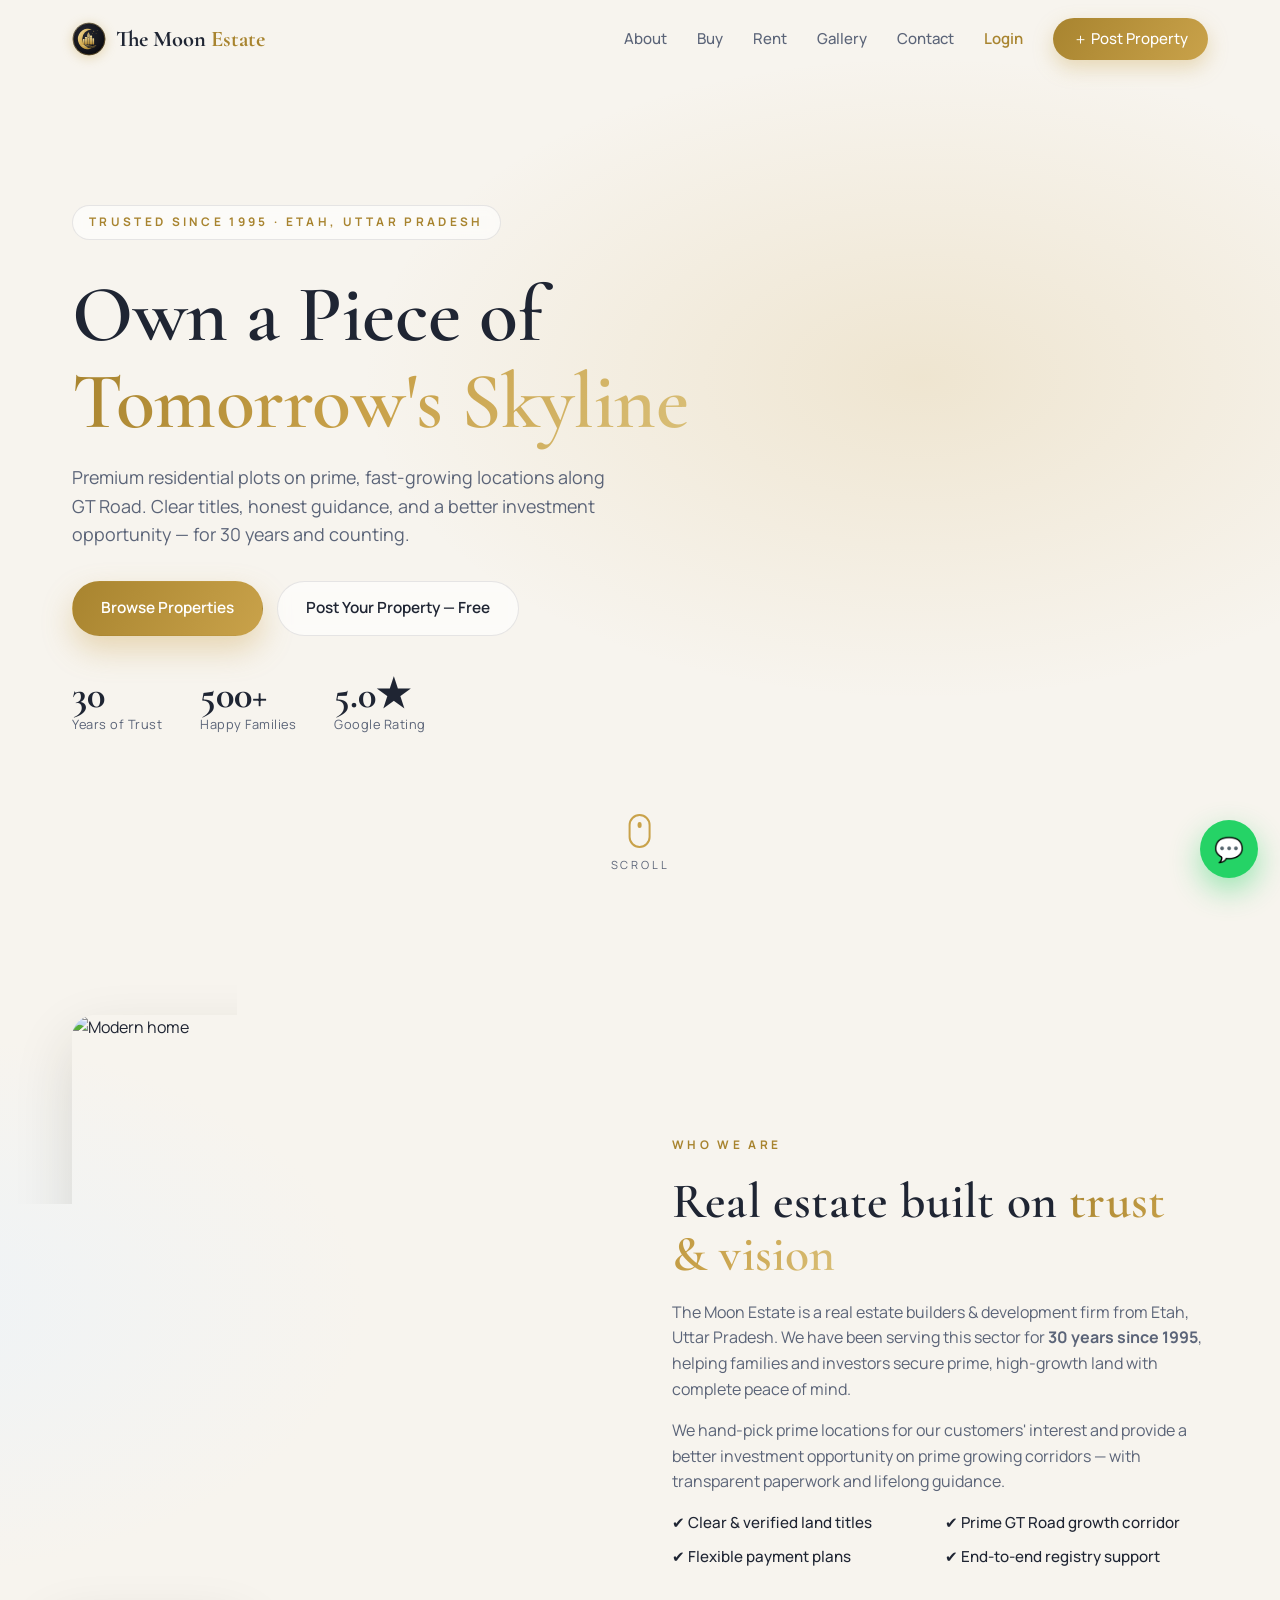
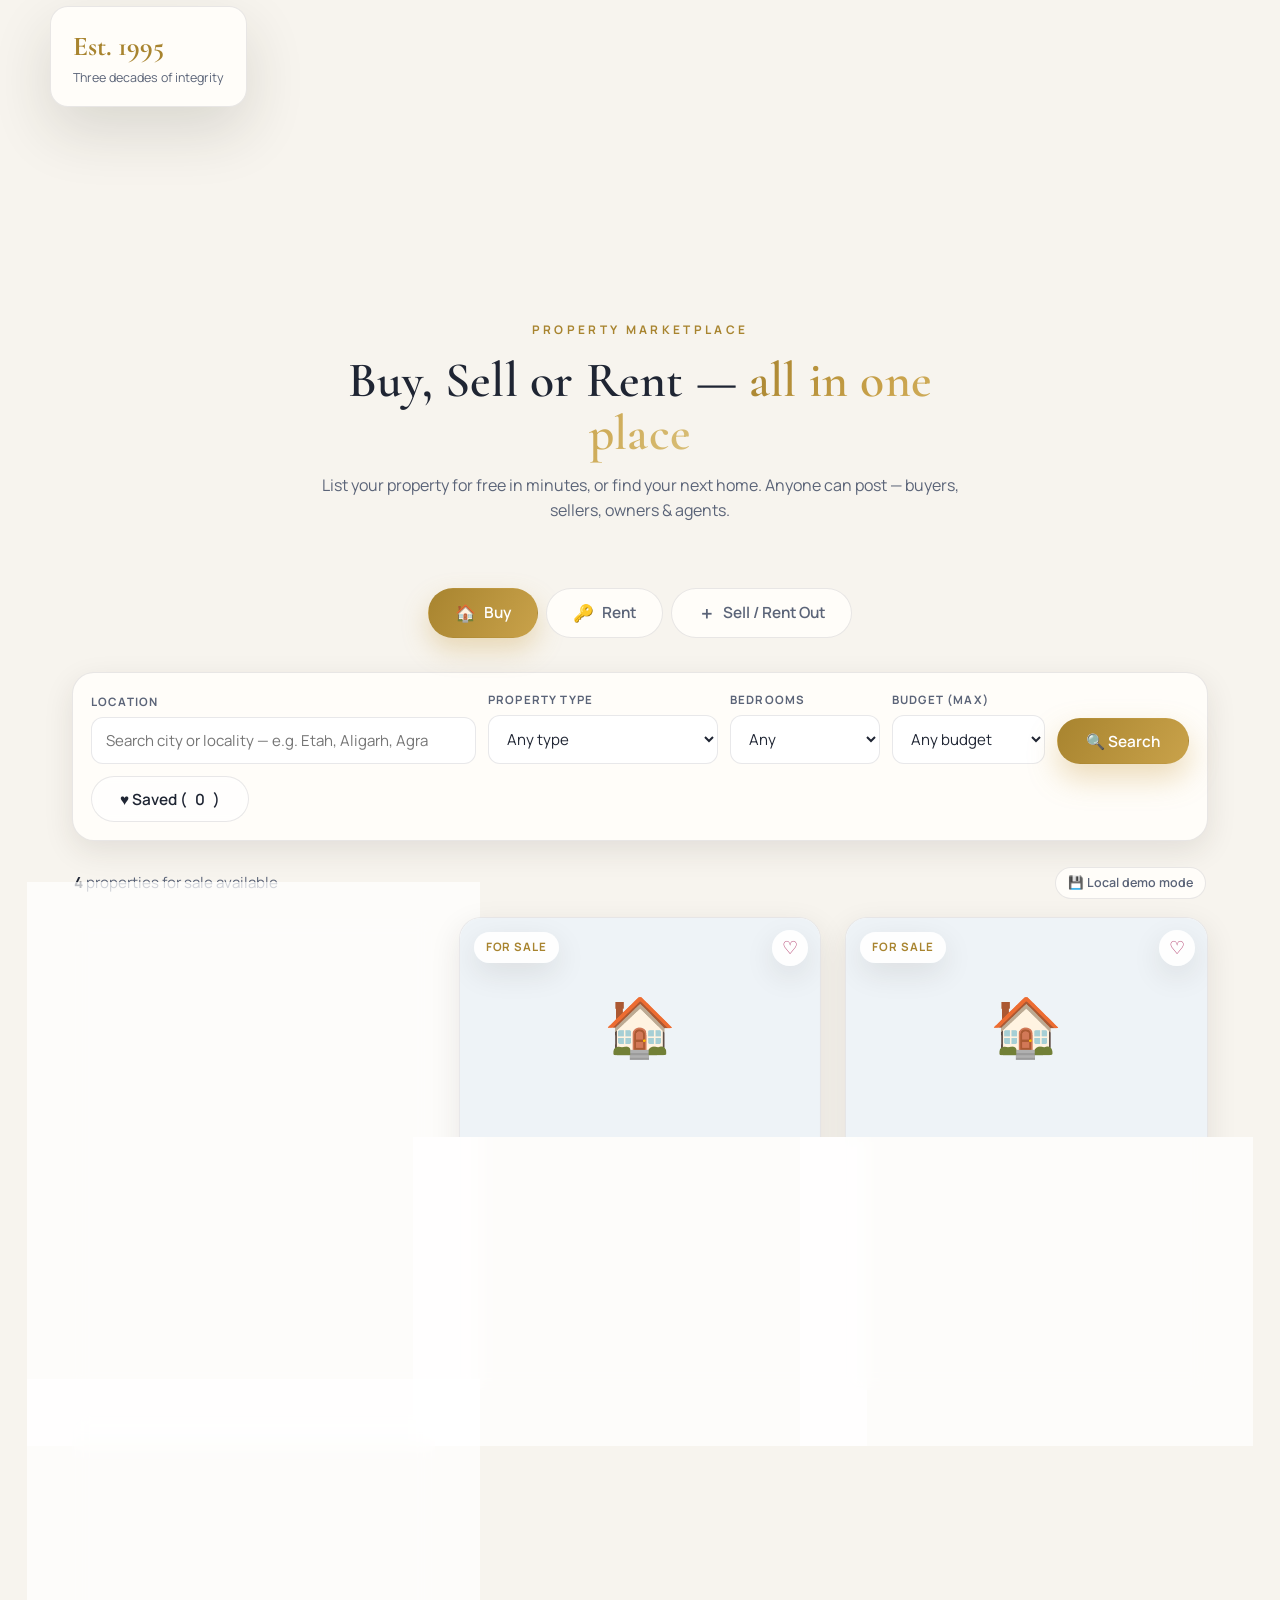
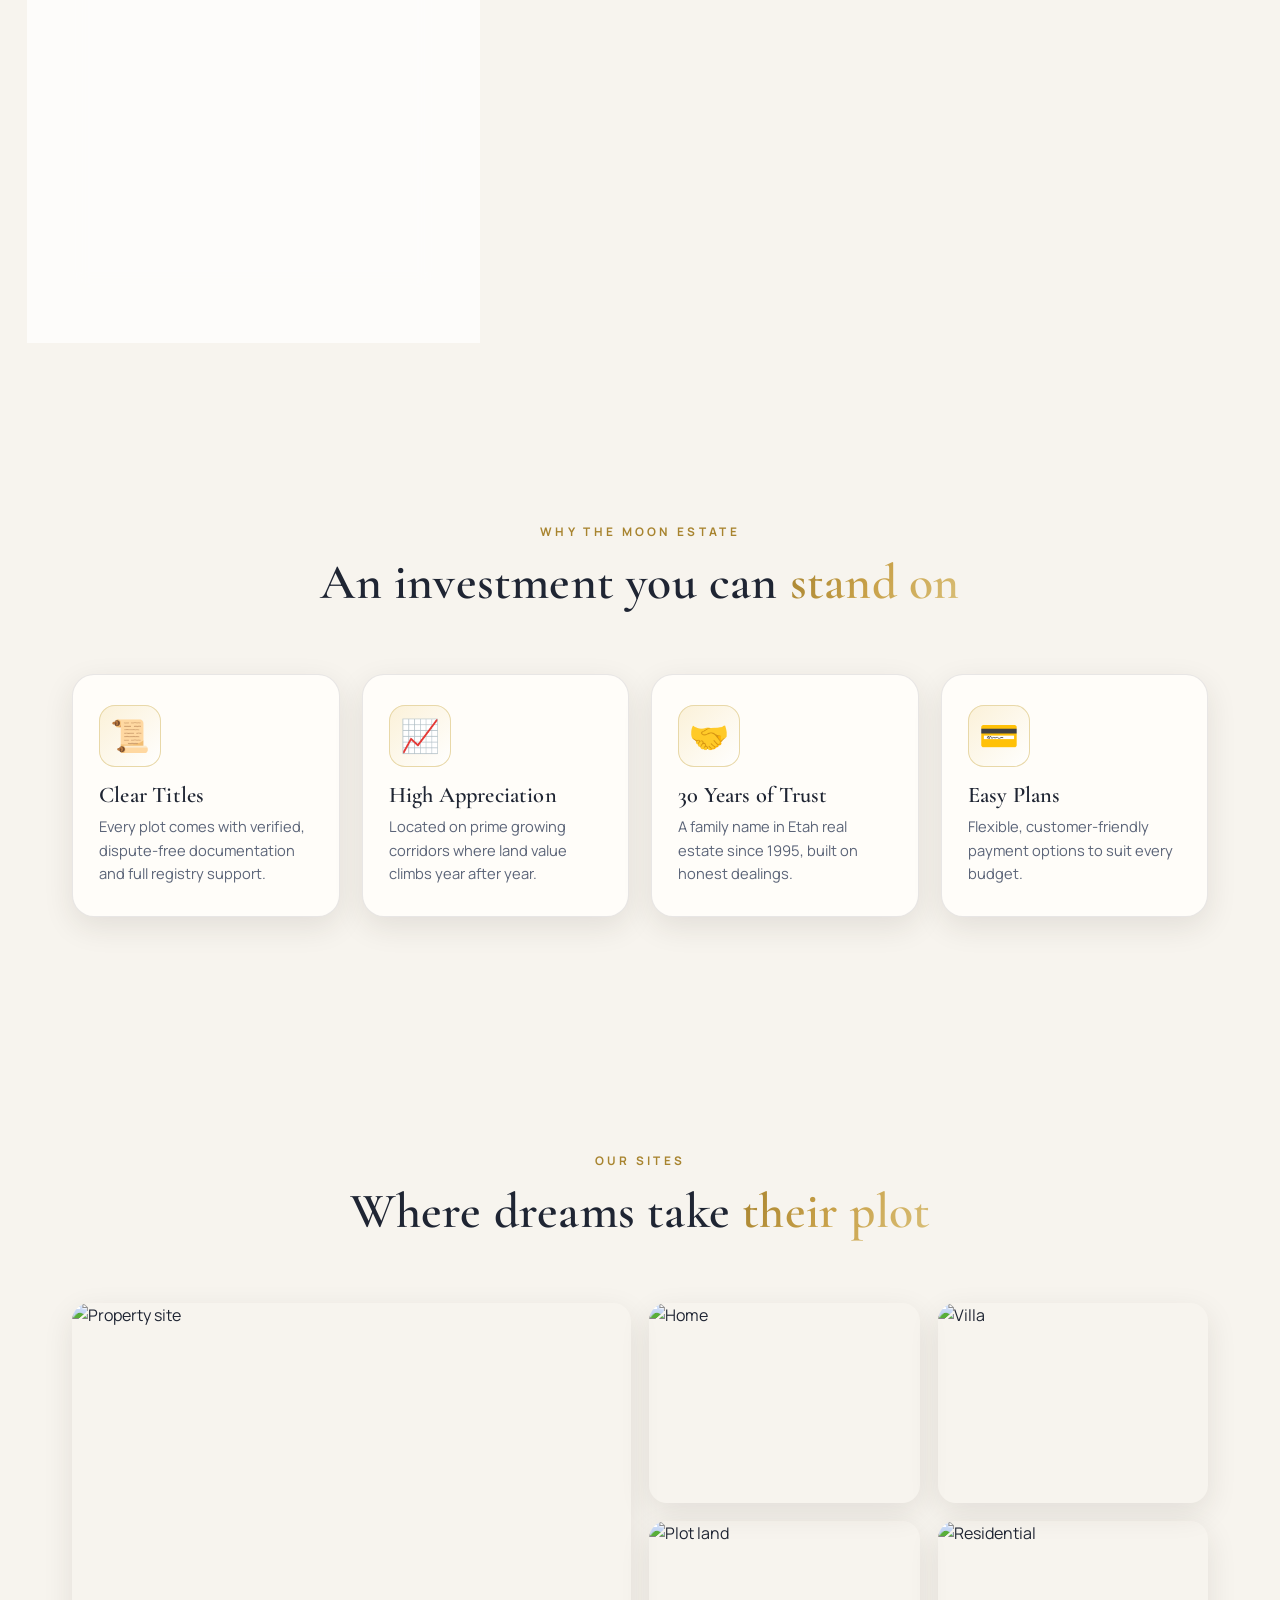
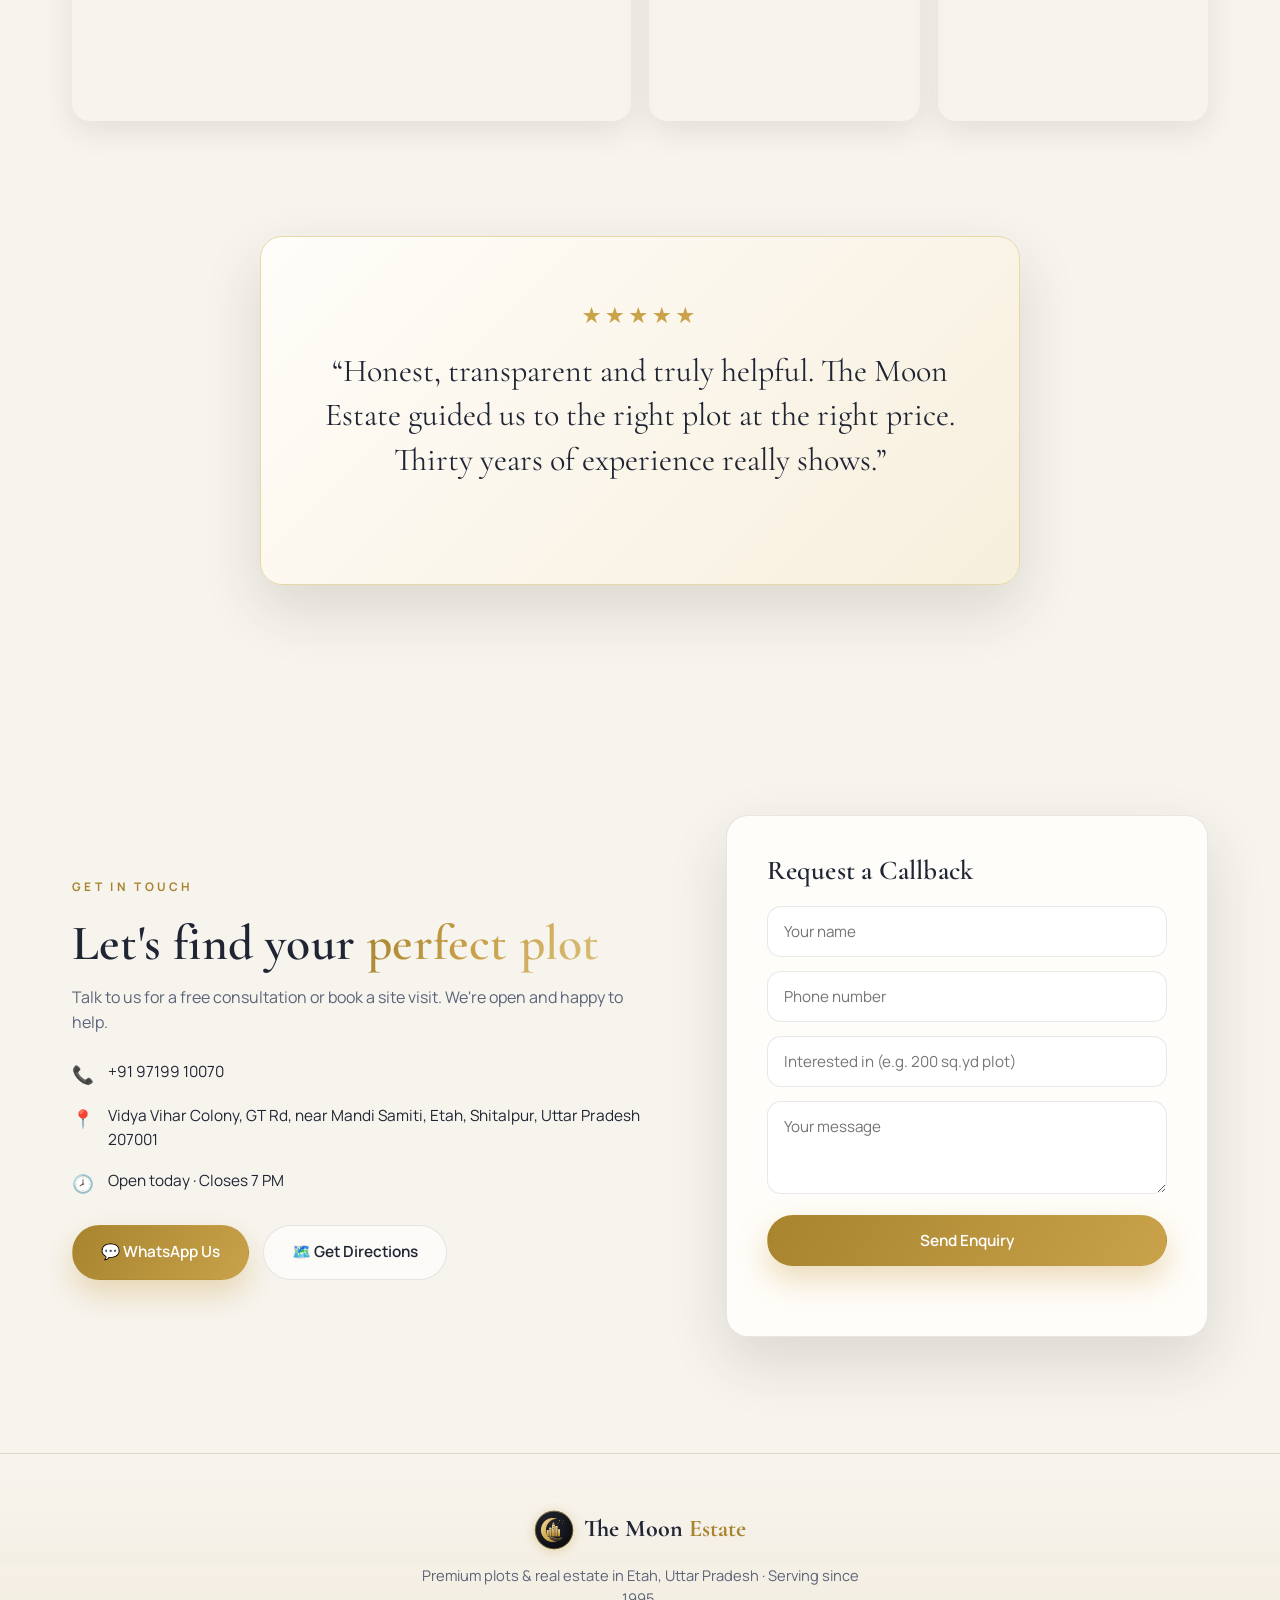
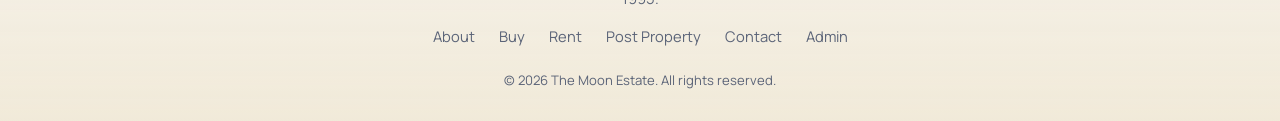
==== commit 831f1e71: "Add user accounts: sign-up, login, profiles & per-user listings - Visitors create their own account " ====
--- a/index.html
+++ b/index.html
@@ -38,6 +38,7 @@
         <a href="#portal" data-mode="rent">Rent</a>
         <a href="#gallery">Gallery</a>
         <a href="#contact">Contact</a>
+        <a href="#" id="authBtn" class="nav-login">Login</a>
         <a href="#portal" data-mode="post" class="nav-cta">＋ Post Property</a>
       </nav>
       <button class="nav-toggle" id="navToggle" aria-label="Toggle menu">
@@ -432,6 +433,34 @@
     </div>
   </div>
 
+  <!-- Login / Sign-up modal -->
+  <div class="modal" id="authModal" hidden>
+    <div class="modal-backdrop" data-close></div>
+    <div class="modal-card auth-card" role="dialog" aria-modal="true">
+      <button class="modal-close" data-close aria-label="Close">×</button>
+      <div class="auth-inner">
+        <div class="auth-brand"><img src="assets/logo.svg" alt="The Moon Estate" /><span>The Moon Estate</span></div>
+        <div class="auth-tabs">
+          <button class="auth-tab on" data-authtab="login">Login</button>
+          <button class="auth-tab" data-authtab="signup">Create account</button>
+        </div>
+        <div id="authBody"></div>
+      </div>
+    </div>
+  </div>
+
+  <!-- My Account modal -->
+  <div class="modal" id="accountModal" hidden>
+    <div class="modal-backdrop" data-close></div>
+    <div class="modal-card account-card" role="dialog" aria-modal="true">
+      <button class="modal-close" data-close aria-label="Close">×</button>
+      <div class="account-inner">
+        <h2>My Account</h2>
+        <div id="accountBody"></div>
+      </div>
+    </div>
+  </div>
+
   <script src="https://cdn.jsdelivr.net/npm/@supabase/supabase-js@2"></script>
   <script src="https://cdn.jsdelivr.net/npm/three@0.149.0/build/three.min.js"></script>
   <script src="js/config.js"></script>
--- a/css/style.css
+++ b/css/style.css
@@ -255,6 +255,65 @@
 .adm-del:hover{background:#f8d7d7}
 @media(max-width:520px){.adm-stats{grid-template-columns:repeat(2,1fr)}}
 
+/* admin login */
+.adm-login{max-width:360px;margin:6px auto;display:flex;flex-direction:column;gap:12px}
+.adm-sub{color:var(--ink-soft);font-size:.92rem;text-align:center;margin-bottom:4px}
+.adm-login input{padding:13px 15px;border:1px solid var(--line);border-radius:12px;background:#fff;font-family:'Manrope';font-size:.95rem}
+.adm-login input:focus{outline:none;border-color:var(--gold);box-shadow:0 0 0 4px rgba(201,162,74,.14)}
+.adm-empty{text-align:center;color:var(--ink-soft);padding:26px}
+
+/* admin top + tabs */
+.adm-top{display:flex;align-items:center;justify-content:space-between;margin-bottom:14px}
+.adm-user{font-weight:600;font-size:.92rem;color:var(--ink)}
+.adm-logout{border:1px solid var(--line);background:var(--bg-2);border-radius:50px;padding:7px 16px;font-family:'Manrope';font-weight:600;font-size:.85rem;cursor:pointer;color:var(--ink-soft)}
+.adm-logout:hover{color:var(--ink)}
+.adm-tabs{display:flex;gap:8px;margin-bottom:16px}
+.adm-tabbtn{flex:1;border:1px solid var(--line);background:var(--bg-2);border-radius:12px;padding:11px;font-family:'Manrope';font-weight:600;font-size:.9rem;cursor:pointer;color:var(--ink-soft)}
+.adm-tabbtn.on{background:linear-gradient(120deg,var(--gold-deep),var(--gold));color:#fff;border-color:transparent}
+
+/* leads */
+.adm-row.lead{align-items:flex-start}
+.adm-row.lead .adm-meta strong a{color:var(--gold-deep)}
+.lead-msg{display:block;font-style:italic;color:var(--ink-soft);margin-top:2px}
+.lead-when{display:block;font-size:.72rem;color:var(--ink-soft);margin-top:3px}
+.lead-acts{display:flex;align-items:center;gap:6px;flex:0 0 auto}
+.btn.sm{padding:8px 12px;min-width:auto}
+
+/* nav login */
+.nav-login{font-weight:600!important;color:var(--gold-deep)!important;cursor:pointer}
+.nav-login.signedin{padding:8px 16px;border-radius:50px;background:#f1ead9;color:var(--ink)!important}
+
+/* auth + account modals */
+.auth-card,.account-card{display:block;grid-template-columns:none;width:min(440px,100%)}
+.account-card{width:min(560px,100%)}
+.auth-inner,.account-inner{padding:clamp(26px,4vw,38px)}
+.auth-brand{display:flex;align-items:center;gap:10px;justify-content:center;margin-bottom:18px;font-family:'Cormorant Garamond';font-size:1.3rem;font-weight:700}
+.auth-brand img{width:34px;height:34px}
+.auth-tabs{display:flex;gap:8px;margin-bottom:18px}
+.auth-tab{flex:1;border:1px solid var(--line);background:var(--bg-2);border-radius:12px;padding:11px;font-family:'Manrope';font-weight:600;font-size:.92rem;cursor:pointer;color:var(--ink-soft)}
+.auth-tab.on{background:linear-gradient(120deg,var(--gold-deep),var(--gold));color:#fff;border-color:transparent}
+.auth-form{display:flex;flex-direction:column;gap:12px}
+.auth-form input{padding:13px 15px;border:1px solid var(--line);border-radius:12px;background:#fff;font-family:'Manrope';font-size:.95rem}
+.auth-form input:focus{outline:none;border-color:var(--gold);box-shadow:0 0 0 4px rgba(201,162,74,.14)}
+.auth-note-top{background:#f1ead9;color:var(--ink);padding:10px 14px;border-radius:10px;font-size:.88rem;text-align:center}
+.auth-switch{text-align:center;font-size:.88rem;color:var(--ink-soft)}
+.auth-switch a{color:var(--gold-deep);font-weight:600}
+.account-inner h2{font-size:1.9rem;margin-bottom:18px}
+.acc-profile{display:flex;align-items:center;gap:14px;padding:16px;background:#f1ead9;border-radius:16px;margin-bottom:16px}
+.acc-avatar{width:50px;height:50px;border-radius:50%;display:grid;place-content:center;background:linear-gradient(120deg,var(--gold-deep),var(--gold));color:#fff;font-weight:700;font-size:1.3rem;flex:0 0 auto}
+.acc-profile>div span{display:block;font-size:.82rem;color:var(--ink-soft)}
+.acc-profile .adm-logout{margin-left:auto}
+.acc-actions{margin-bottom:18px}
+.acc-h{font-size:1.4rem;margin-bottom:12px}
+
+/* modal enquiry form */
+.m-enq{margin-top:18px;padding-top:18px;border-top:1px solid var(--line)}
+.m-enq h4{font-family:'Cormorant Garamond';font-size:1.3rem;margin-bottom:10px}
+.m-enq-row{display:flex;gap:8px;margin-bottom:8px}
+.m-enq input{width:100%;padding:11px 13px;border:1px solid var(--line);border-radius:11px;background:#fff;font-family:'Manrope';font-size:.92rem;margin-bottom:8px}
+.m-enq-row input{margin-bottom:0}
+.m-enq input:focus{outline:none;border-color:var(--gold);box-shadow:0 0 0 4px rgba(201,162,74,.14)}
+
 /* ===== Why / Features ===== */
 .features{display:grid;grid-template-columns:repeat(4,1fr);gap:22px}
 .feature{background:var(--bg-2);border:1px solid var(--line);border-radius:var(--radius);padding:30px 26px;box-shadow:var(--shadow-sm);transition:transform .3s ease,box-shadow .3s ease}
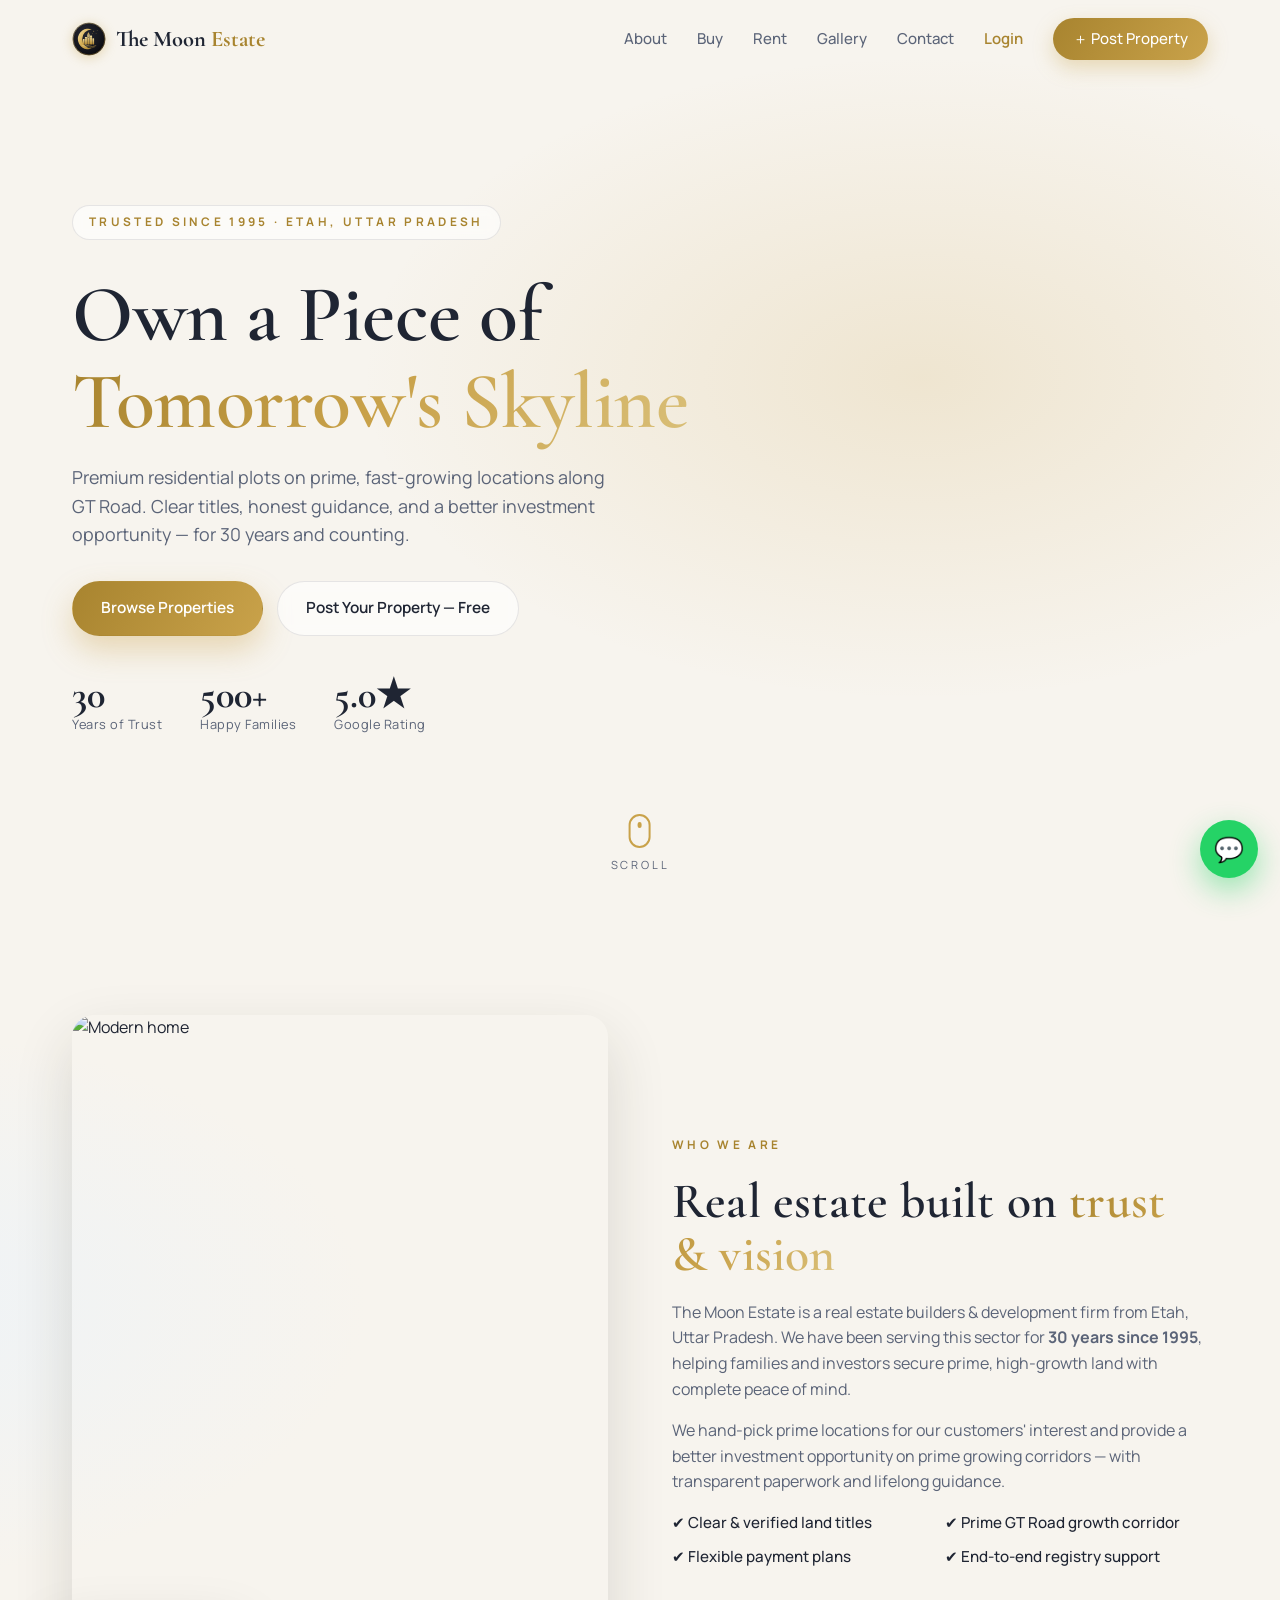
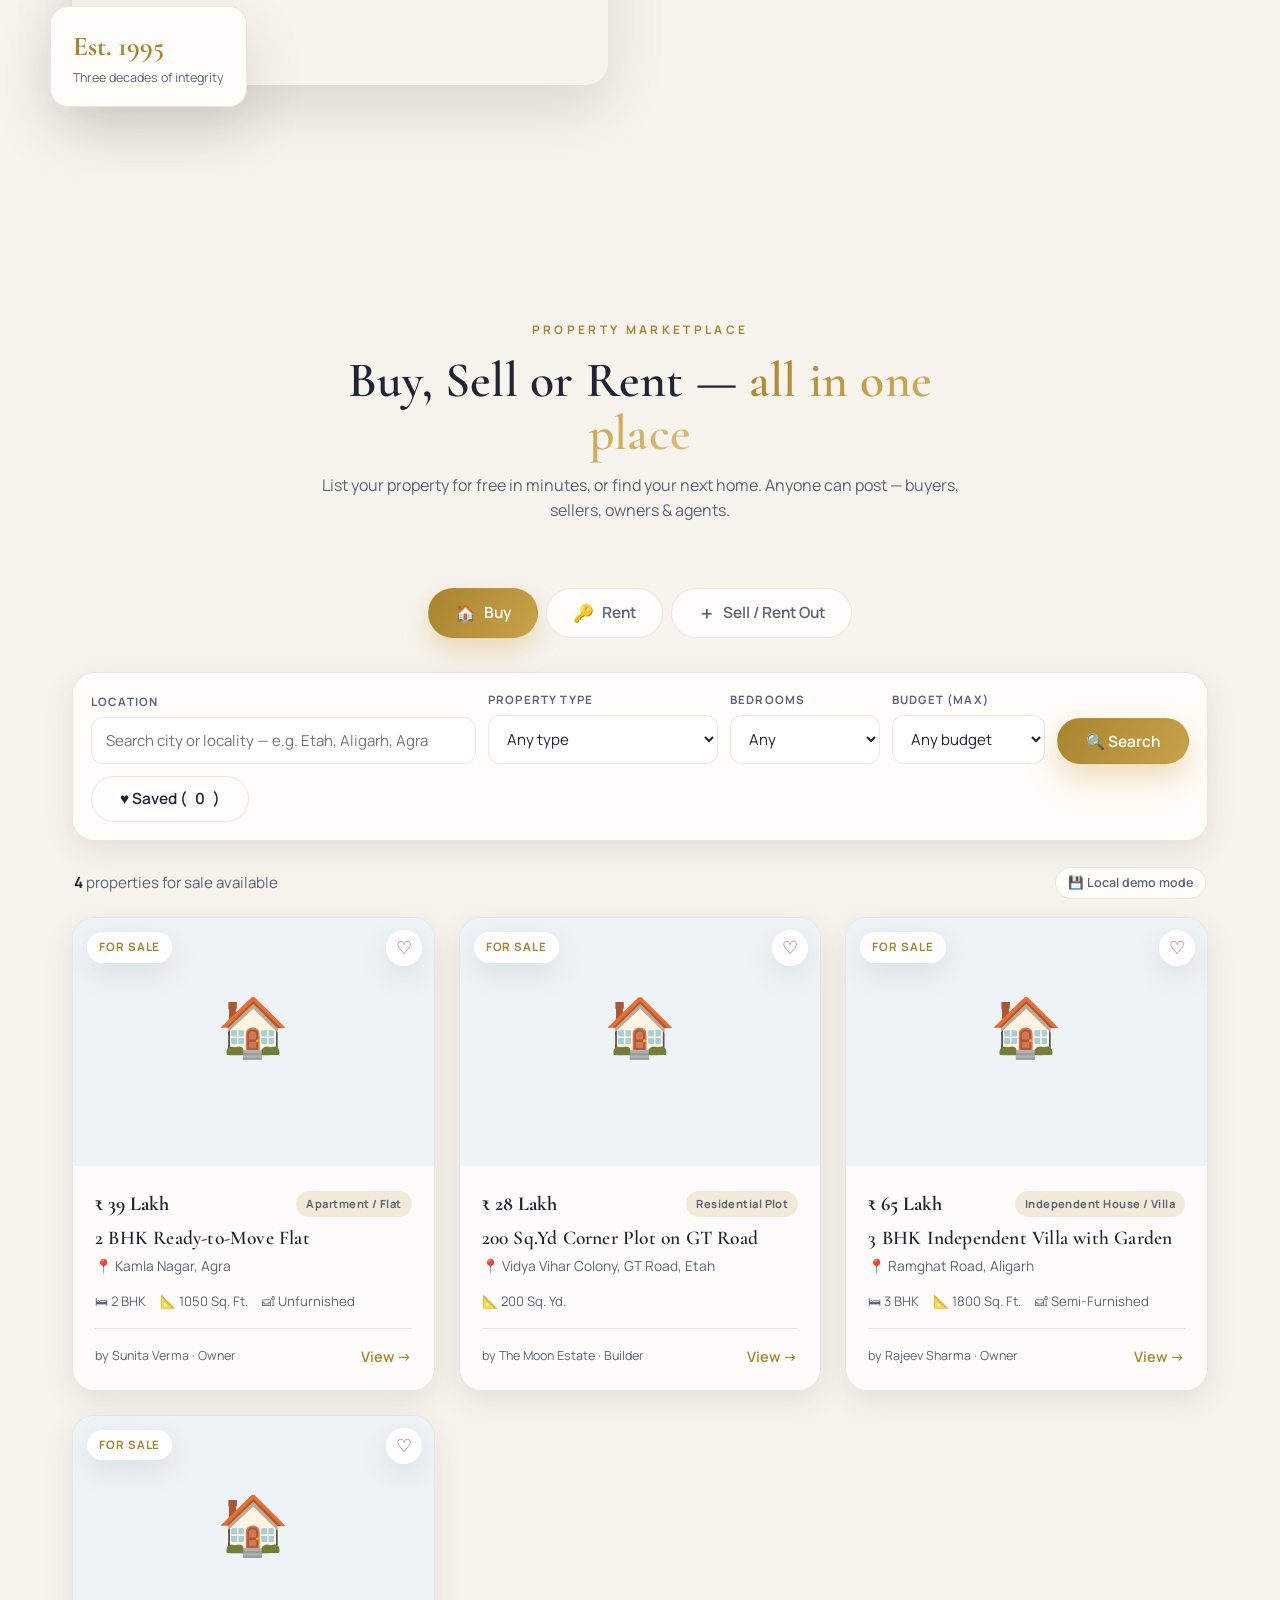
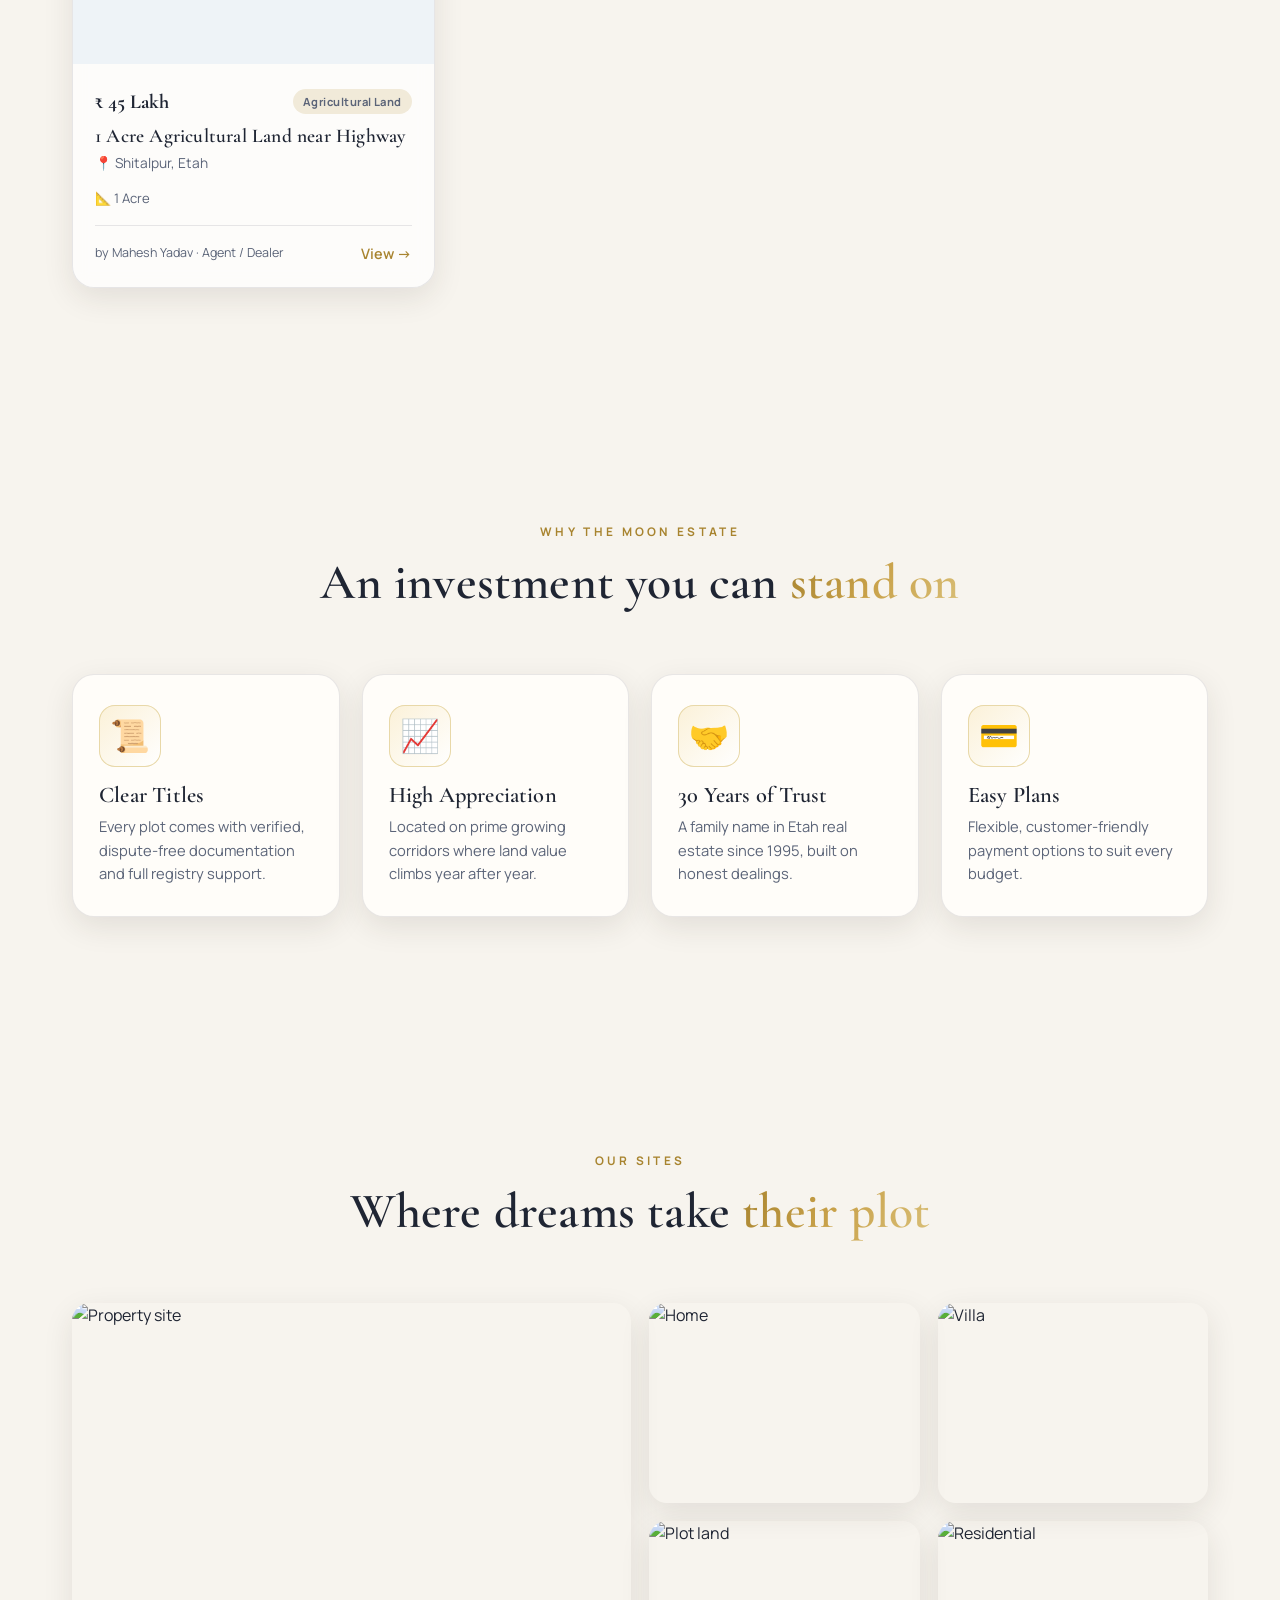
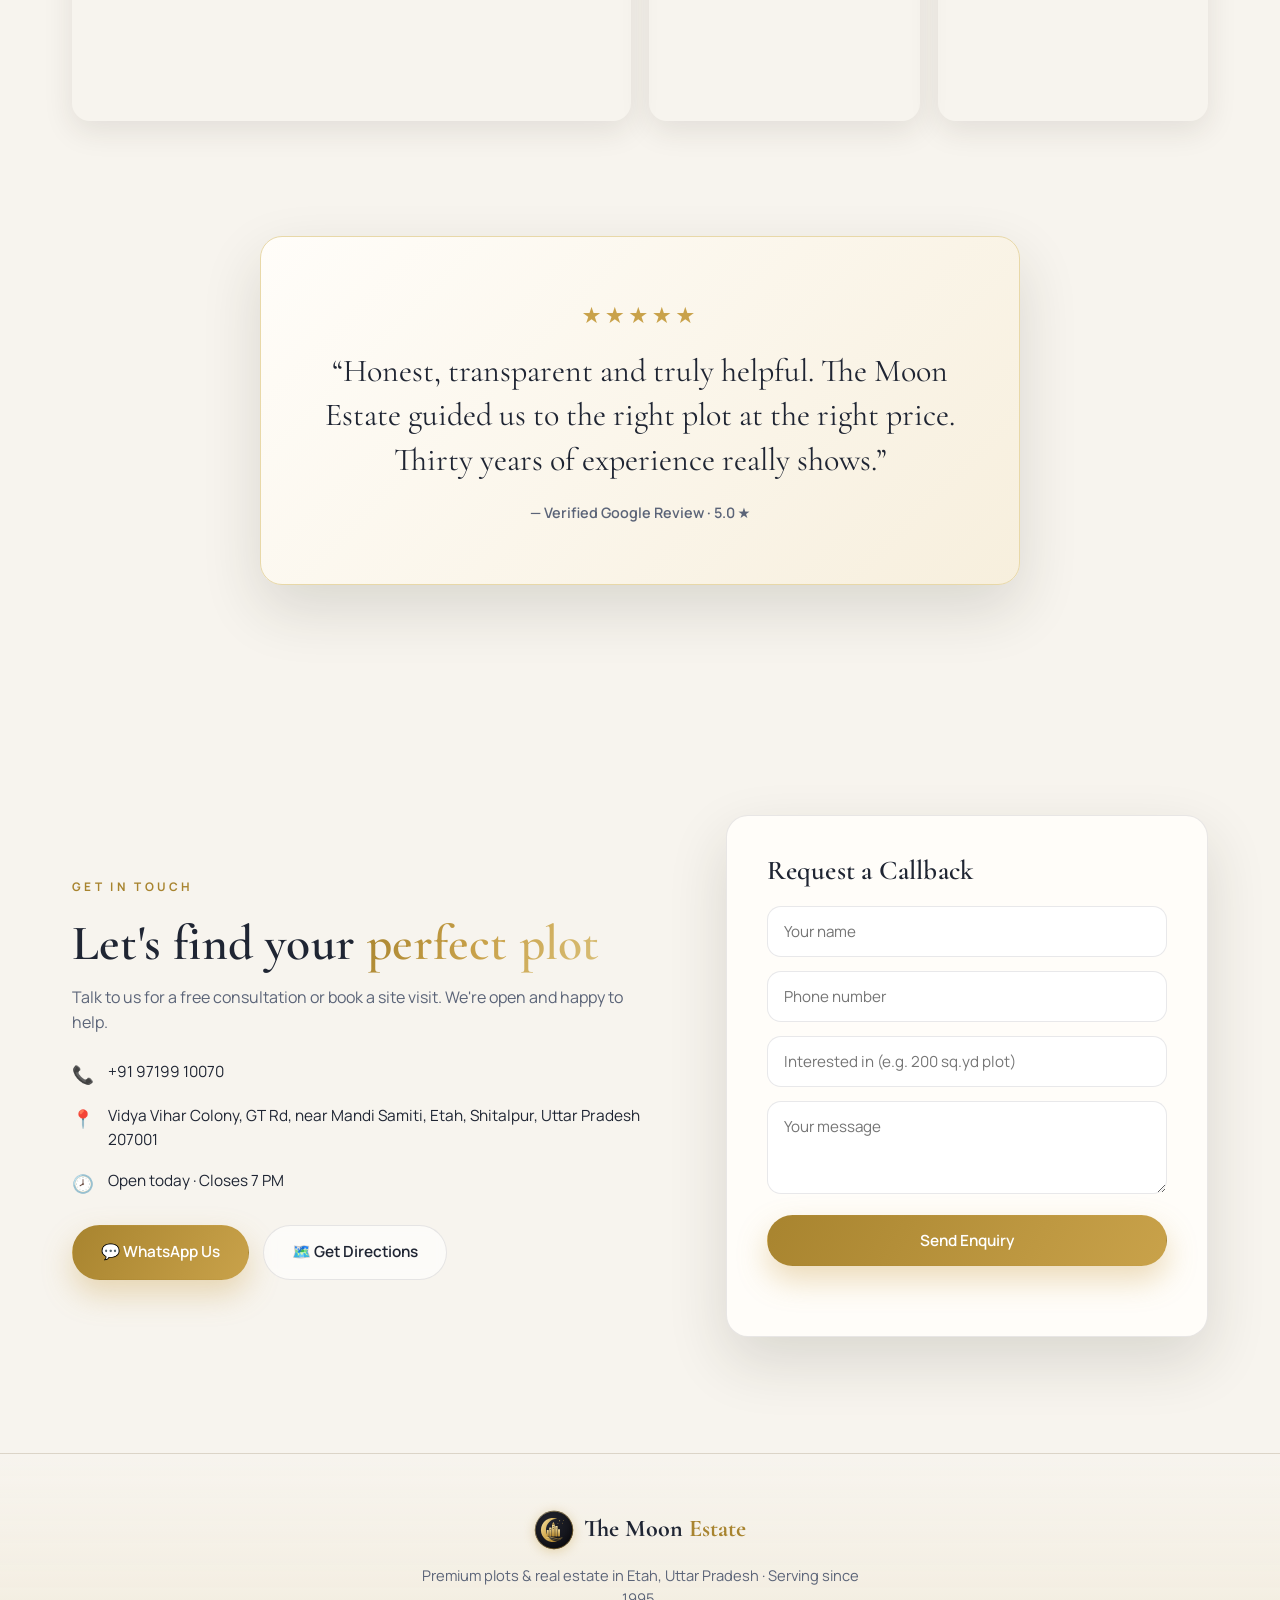
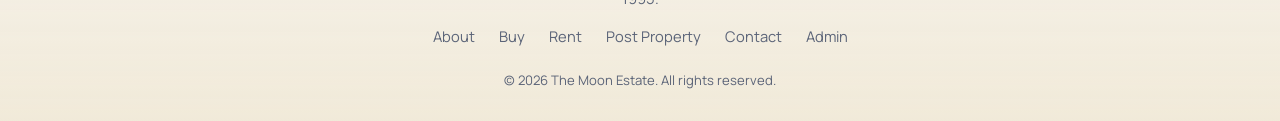
==== commit 3372492b: "Add passwordless Email OTP login - OTP is the default login tab: enter email -> 6-digit code -> logg" ====
--- a/index.html
+++ b/index.html
@@ -441,8 +441,9 @@
       <div class="auth-inner">
         <div class="auth-brand"><img src="assets/logo.svg" alt="The Moon Estate" /><span>The Moon Estate</span></div>
         <div class="auth-tabs">
-          <button class="auth-tab on" data-authtab="login">Login</button>
-          <button class="auth-tab" data-authtab="signup">Create account</button>
+          <button class="auth-tab on" data-authtab="otp">OTP Login</button>
+          <button class="auth-tab" data-authtab="login">Password</button>
+          <button class="auth-tab" data-authtab="signup">Sign up</button>
         </div>
         <div id="authBody"></div>
       </div>
--- a/css/style.css
+++ b/css/style.css
@@ -296,6 +296,7 @@
 .auth-form input{padding:13px 15px;border:1px solid var(--line);border-radius:12px;background:#fff;font-family:'Manrope';font-size:.95rem}
 .auth-form input:focus{outline:none;border-color:var(--gold);box-shadow:0 0 0 4px rgba(201,162,74,.14)}
 .auth-note-top{background:#f1ead9;color:var(--ink);padding:10px 14px;border-radius:10px;font-size:.88rem;text-align:center}
+.auth-sub{text-align:center;font-size:.9rem;color:var(--ink-soft);margin-bottom:4px}
 .auth-switch{text-align:center;font-size:.88rem;color:var(--ink-soft)}
 .auth-switch a{color:var(--gold-deep);font-weight:600}
 .account-inner h2{font-size:1.9rem;margin-bottom:18px}
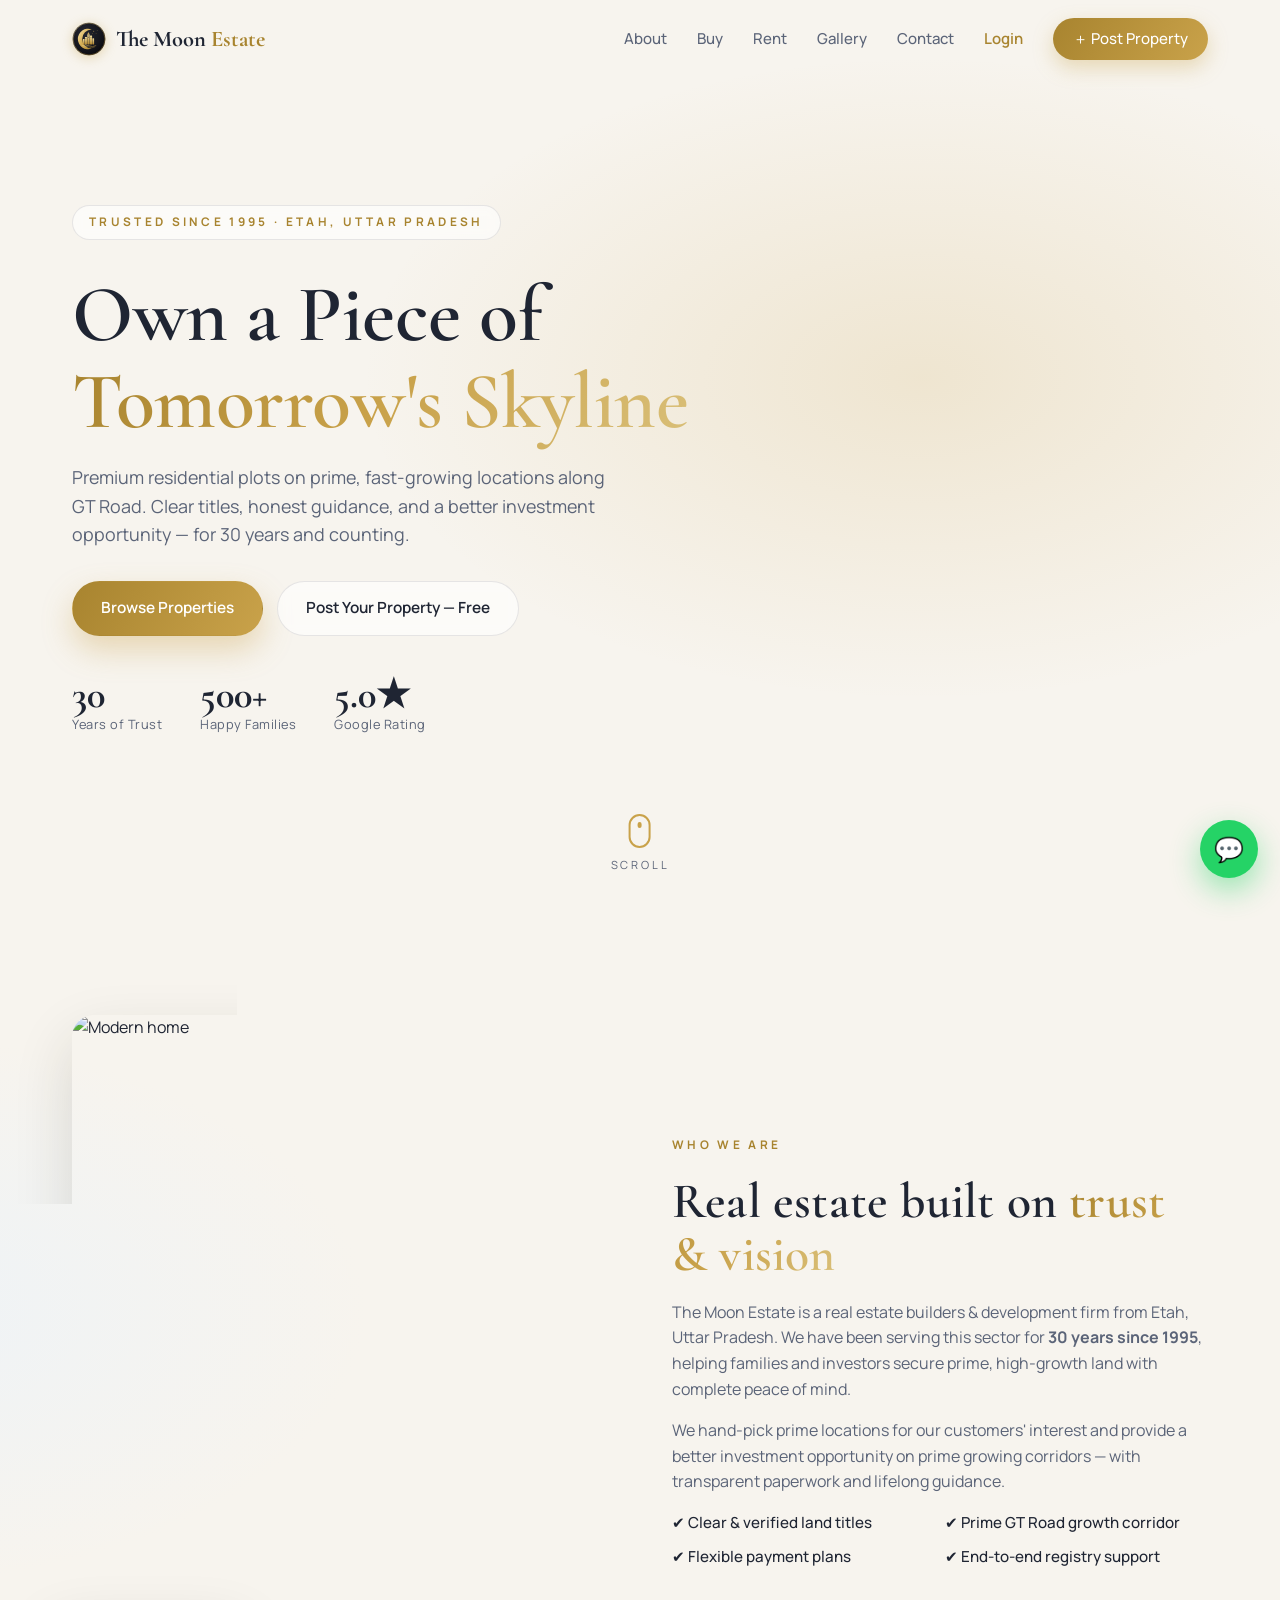
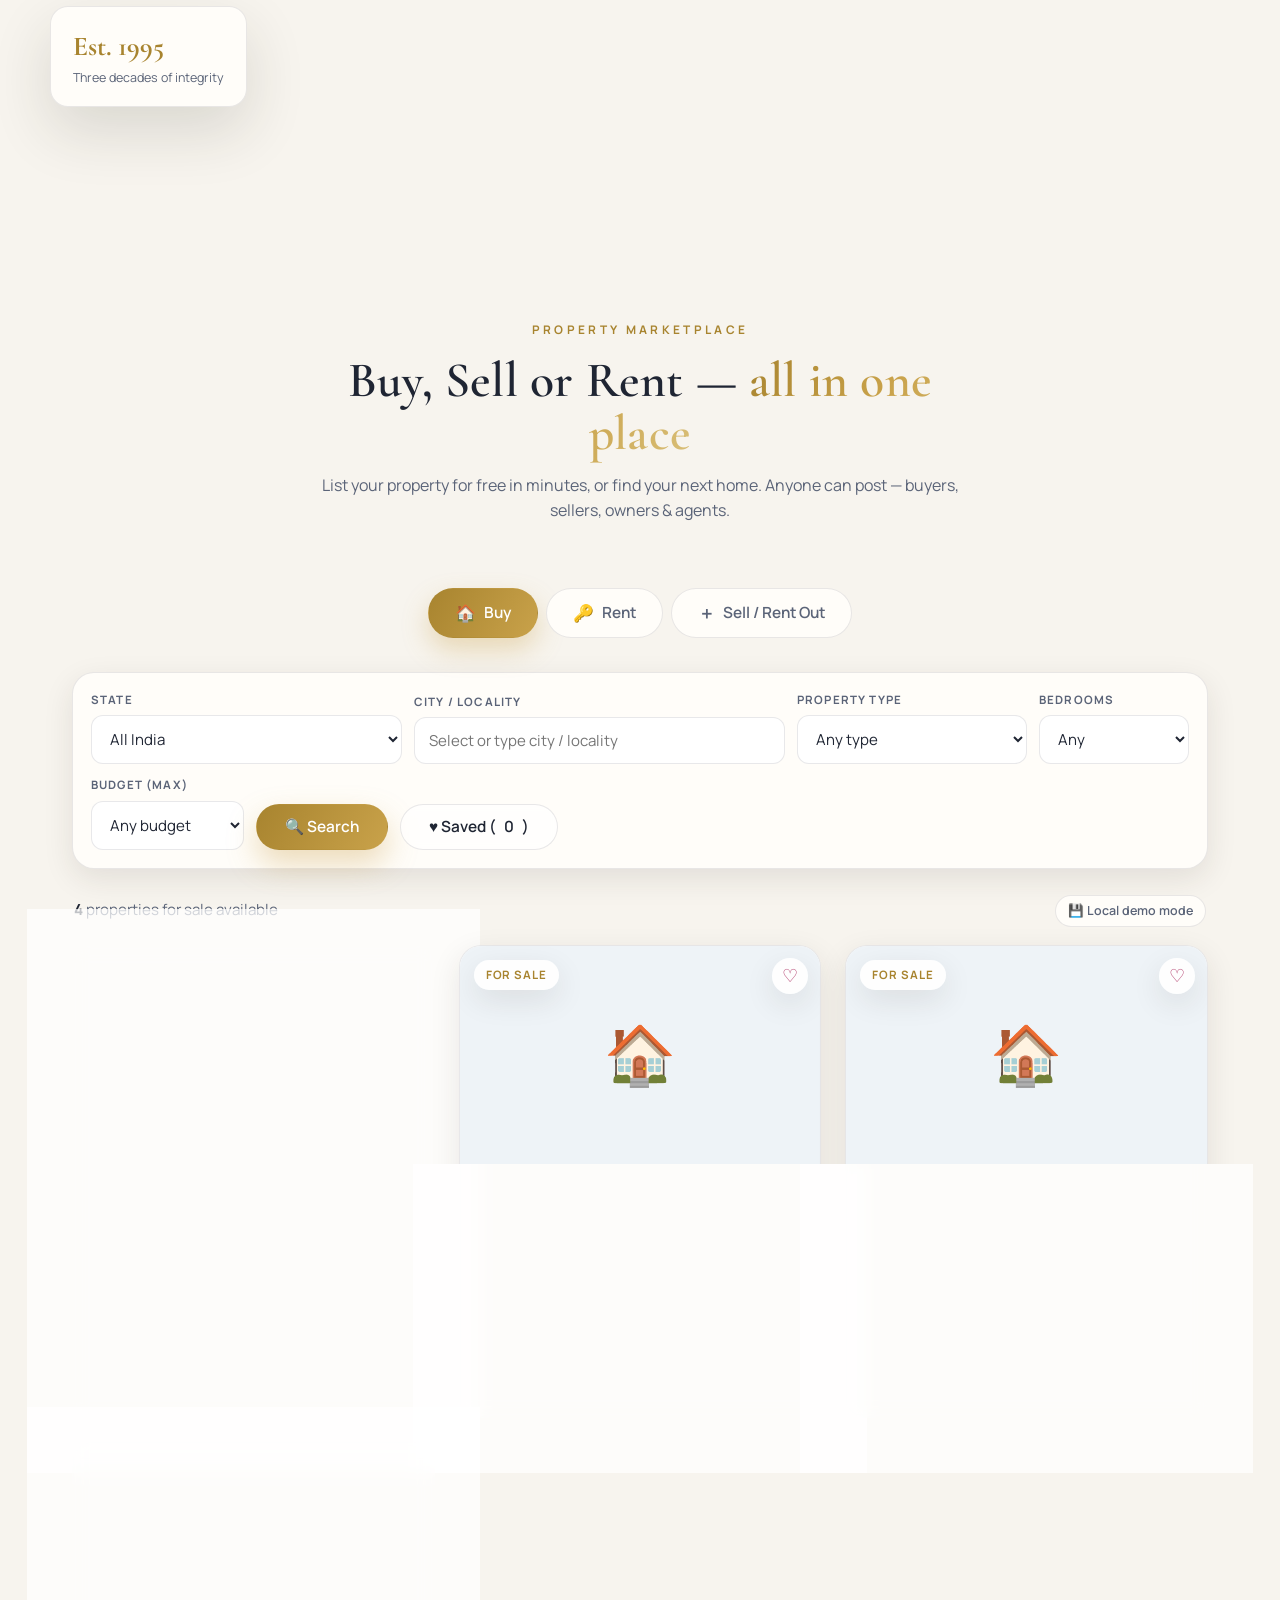
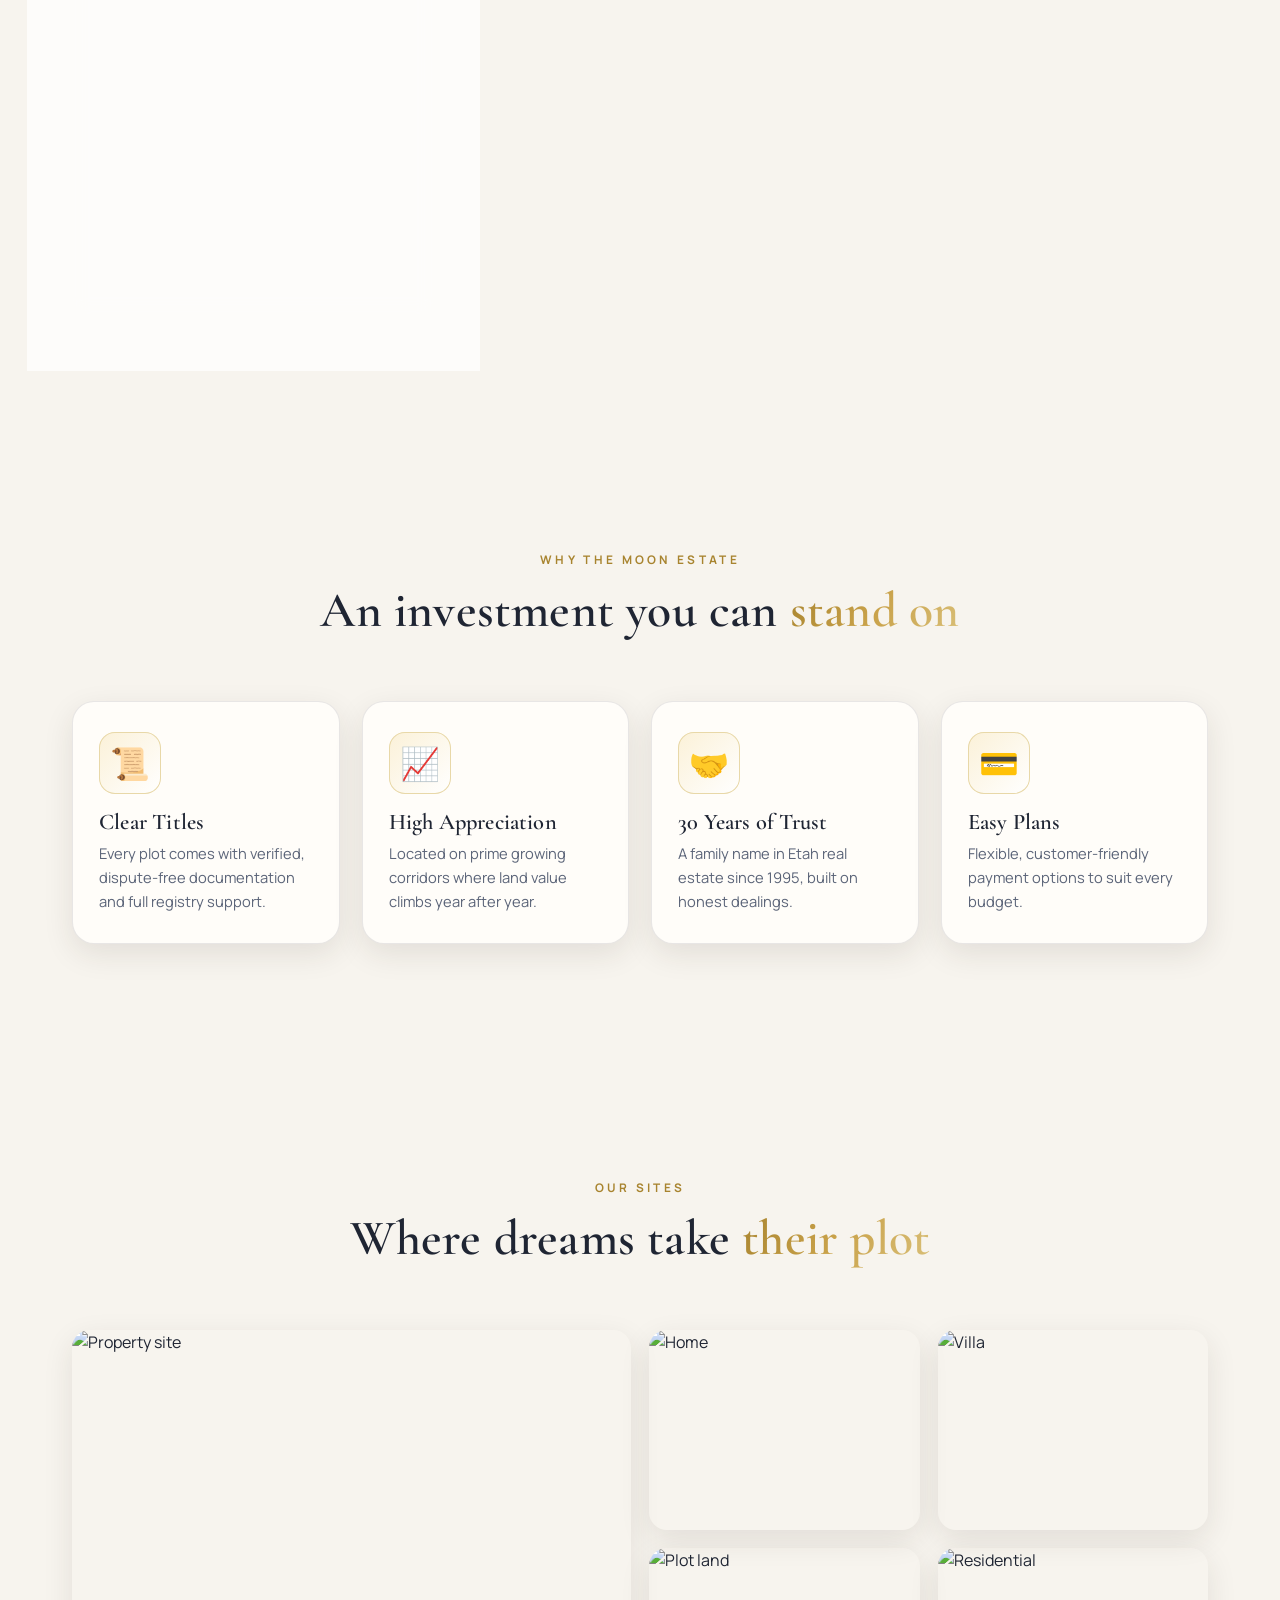
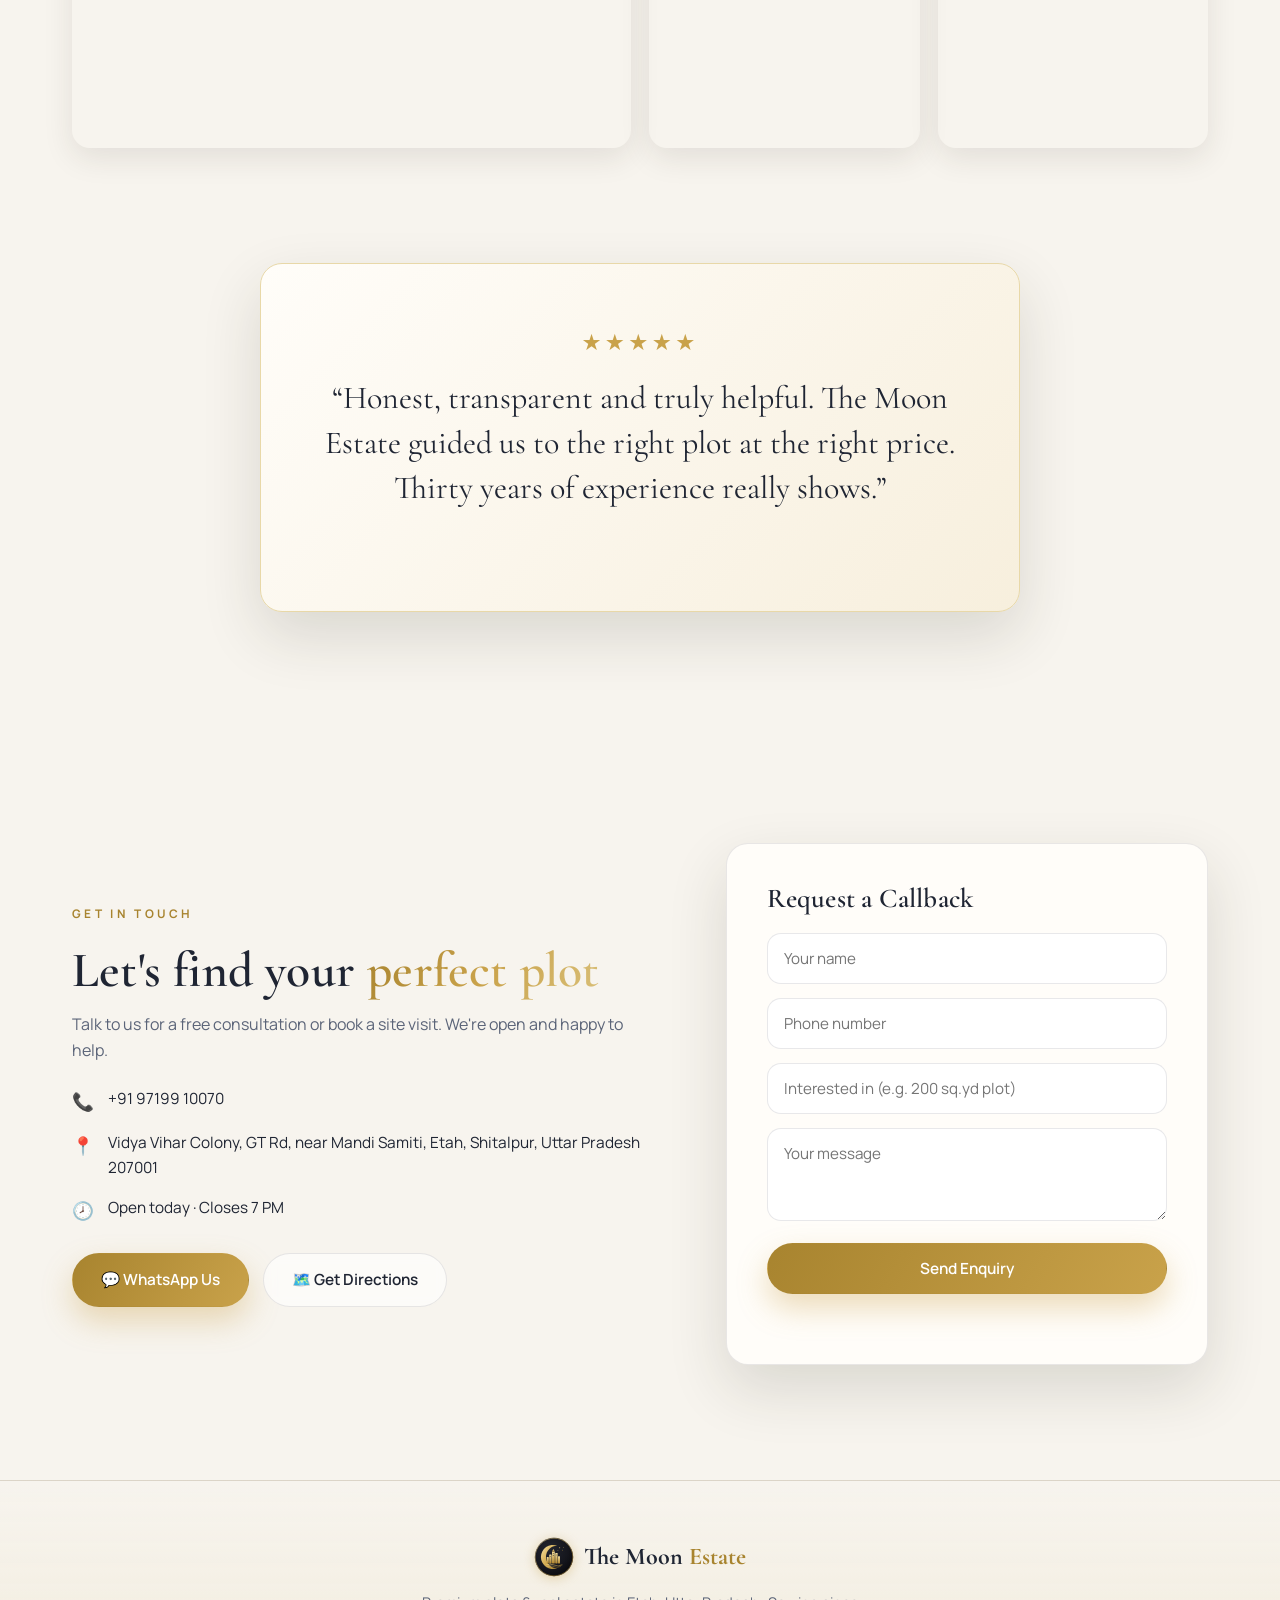
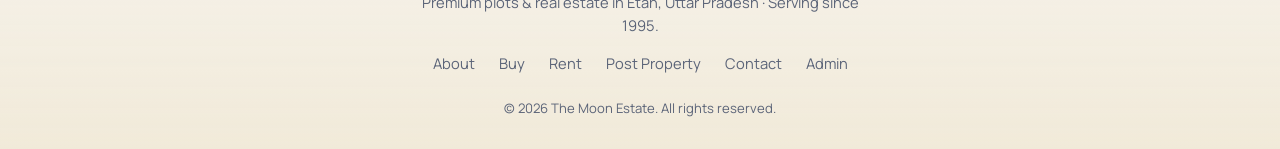
==== commit 2edbb7ac: "Fix performance jank + add India State & City selectors Performance (fixes stutter/'fluctuation' on " ====
--- a/index.html
+++ b/index.html
@@ -117,9 +117,14 @@
       <!-- BROWSE pane (buy + rent) -->
       <div class="portal-pane" id="browsePane">
         <form class="search-bar" id="searchForm">
+          <div class="sb-field">
+            <label>State</label>
+            <select name="state" id="searchState"><option value="">All India</option></select>
+          </div>
           <div class="sb-field grow">
-            <label>Location</label>
-            <input name="q" id="searchQ" placeholder="Search city or locality — e.g. Etah, Aligarh, Agra" autocomplete="off" />
+            <label>City / Locality</label>
+            <input name="q" id="searchQ" list="searchCityList" placeholder="Select or type city / locality" autocomplete="off" />
+            <datalist id="searchCityList"></datalist>
           </div>
           <div class="sb-field">
             <label>Property Type</label>
@@ -261,10 +266,16 @@
               </select>
             </label>
 
+            <label class="pf-field">State *
+              <select name="state" id="postState" required>
+                <option value="">Select state</option>
+              </select>
+            </label>
             <label class="pf-field">City *
-              <input name="city" placeholder="e.g. Etah" required />
-            </label>
-            <label class="pf-field">Locality / Area *
+              <input name="city" id="postCity" list="postCityList" placeholder="Select or type city" autocomplete="off" required />
+              <datalist id="postCityList"></datalist>
+            </label>
+            <label class="pf-field pf-full">Locality / Area *
               <input name="locality" placeholder="e.g. Vidya Vihar Colony, GT Road" required />
             </label>
             <label class="pf-field pf-full">Full Address
@@ -465,6 +476,7 @@
   <script src="https://cdn.jsdelivr.net/npm/@supabase/supabase-js@2"></script>
   <script src="https://cdn.jsdelivr.net/npm/three@0.149.0/build/three.min.js"></script>
   <script src="js/config.js"></script>
+  <script src="js/india.js"></script>
   <script src="js/store.js"></script>
   <script src="js/main.js"></script>
   <script src="js/portal.js"></script>
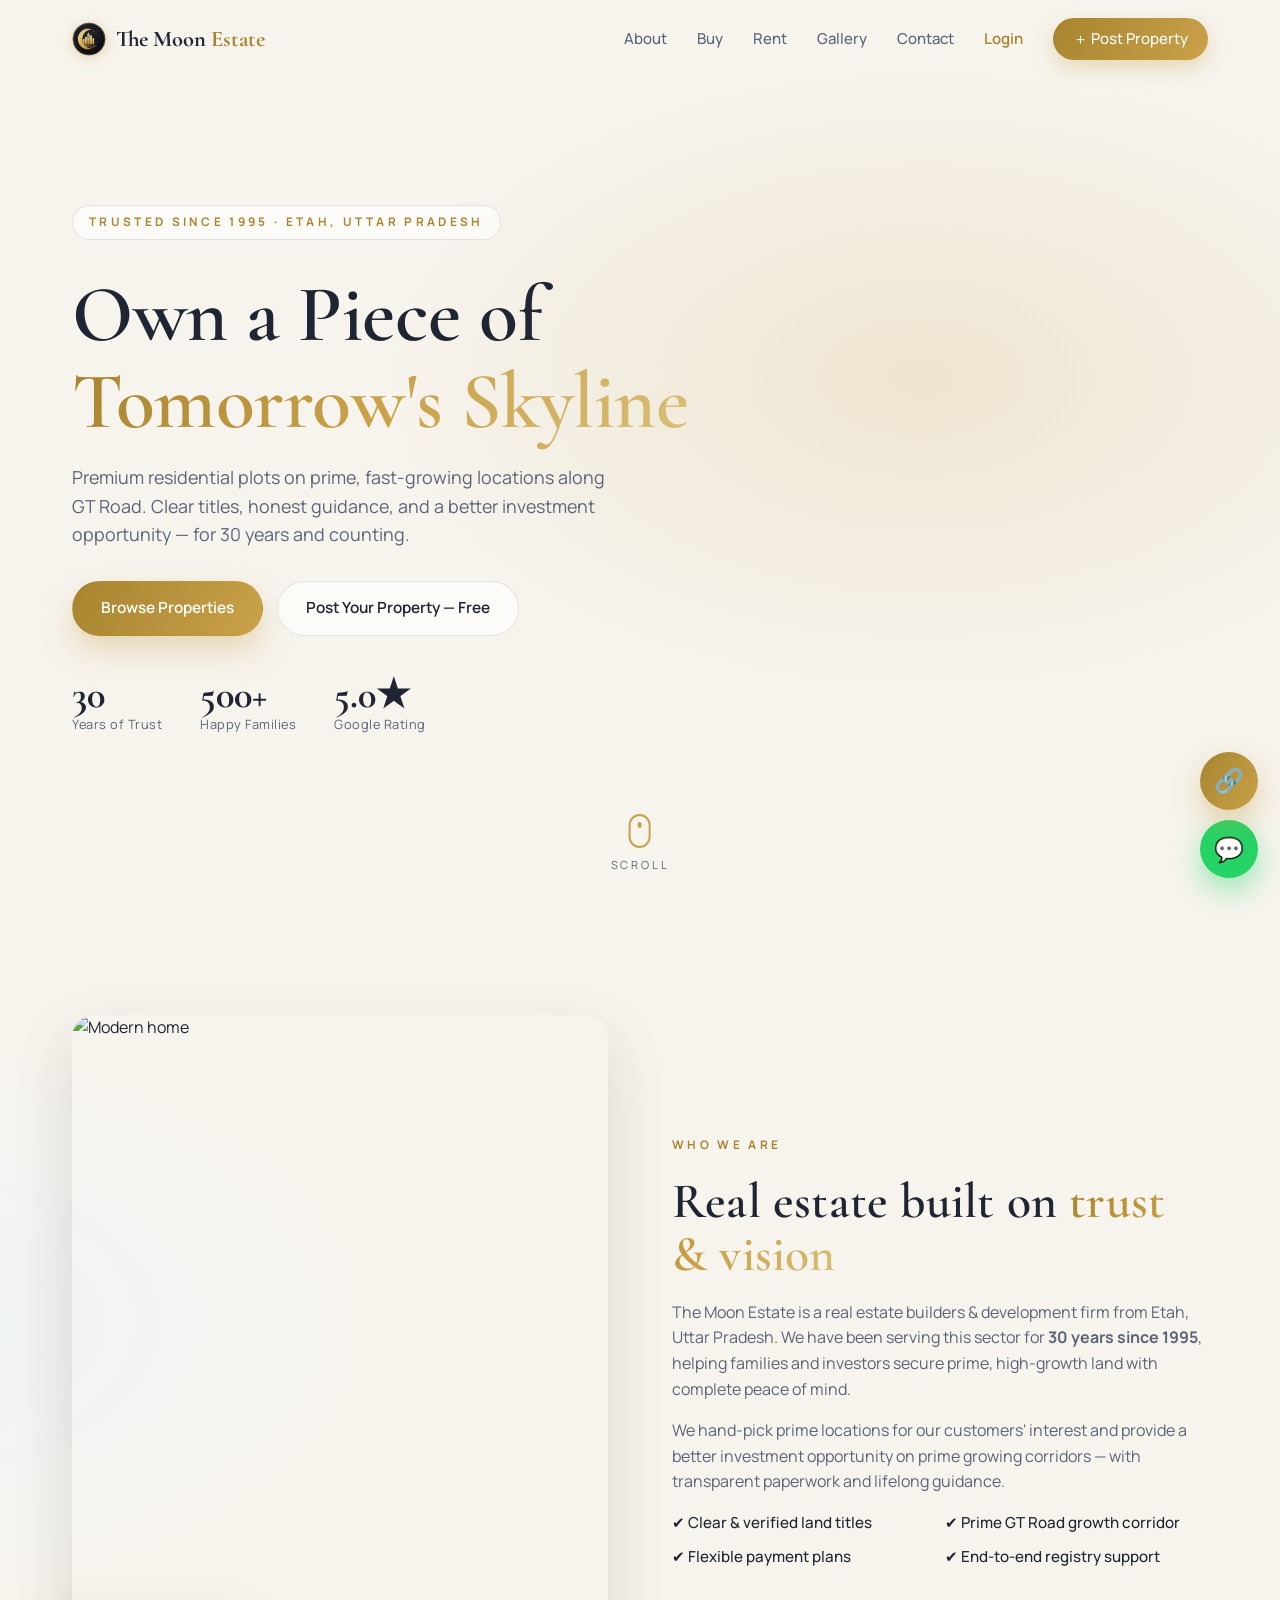
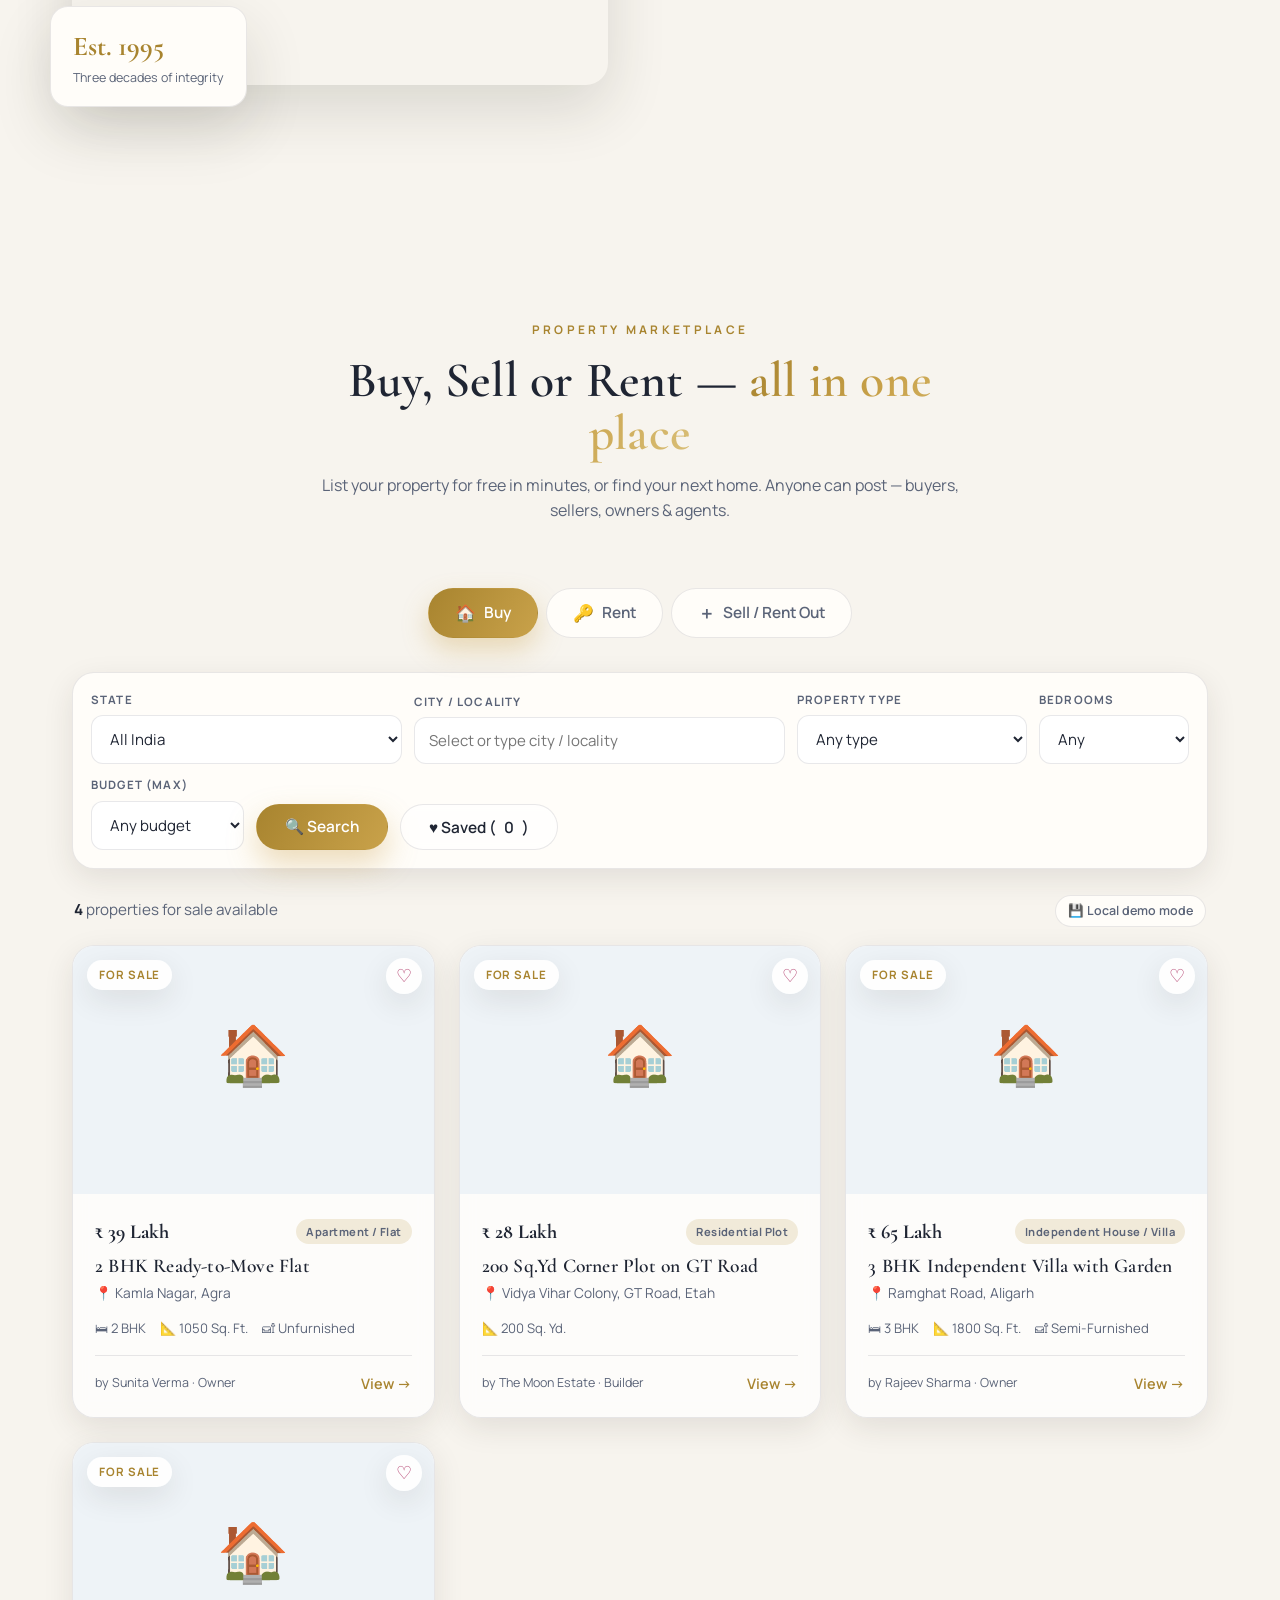
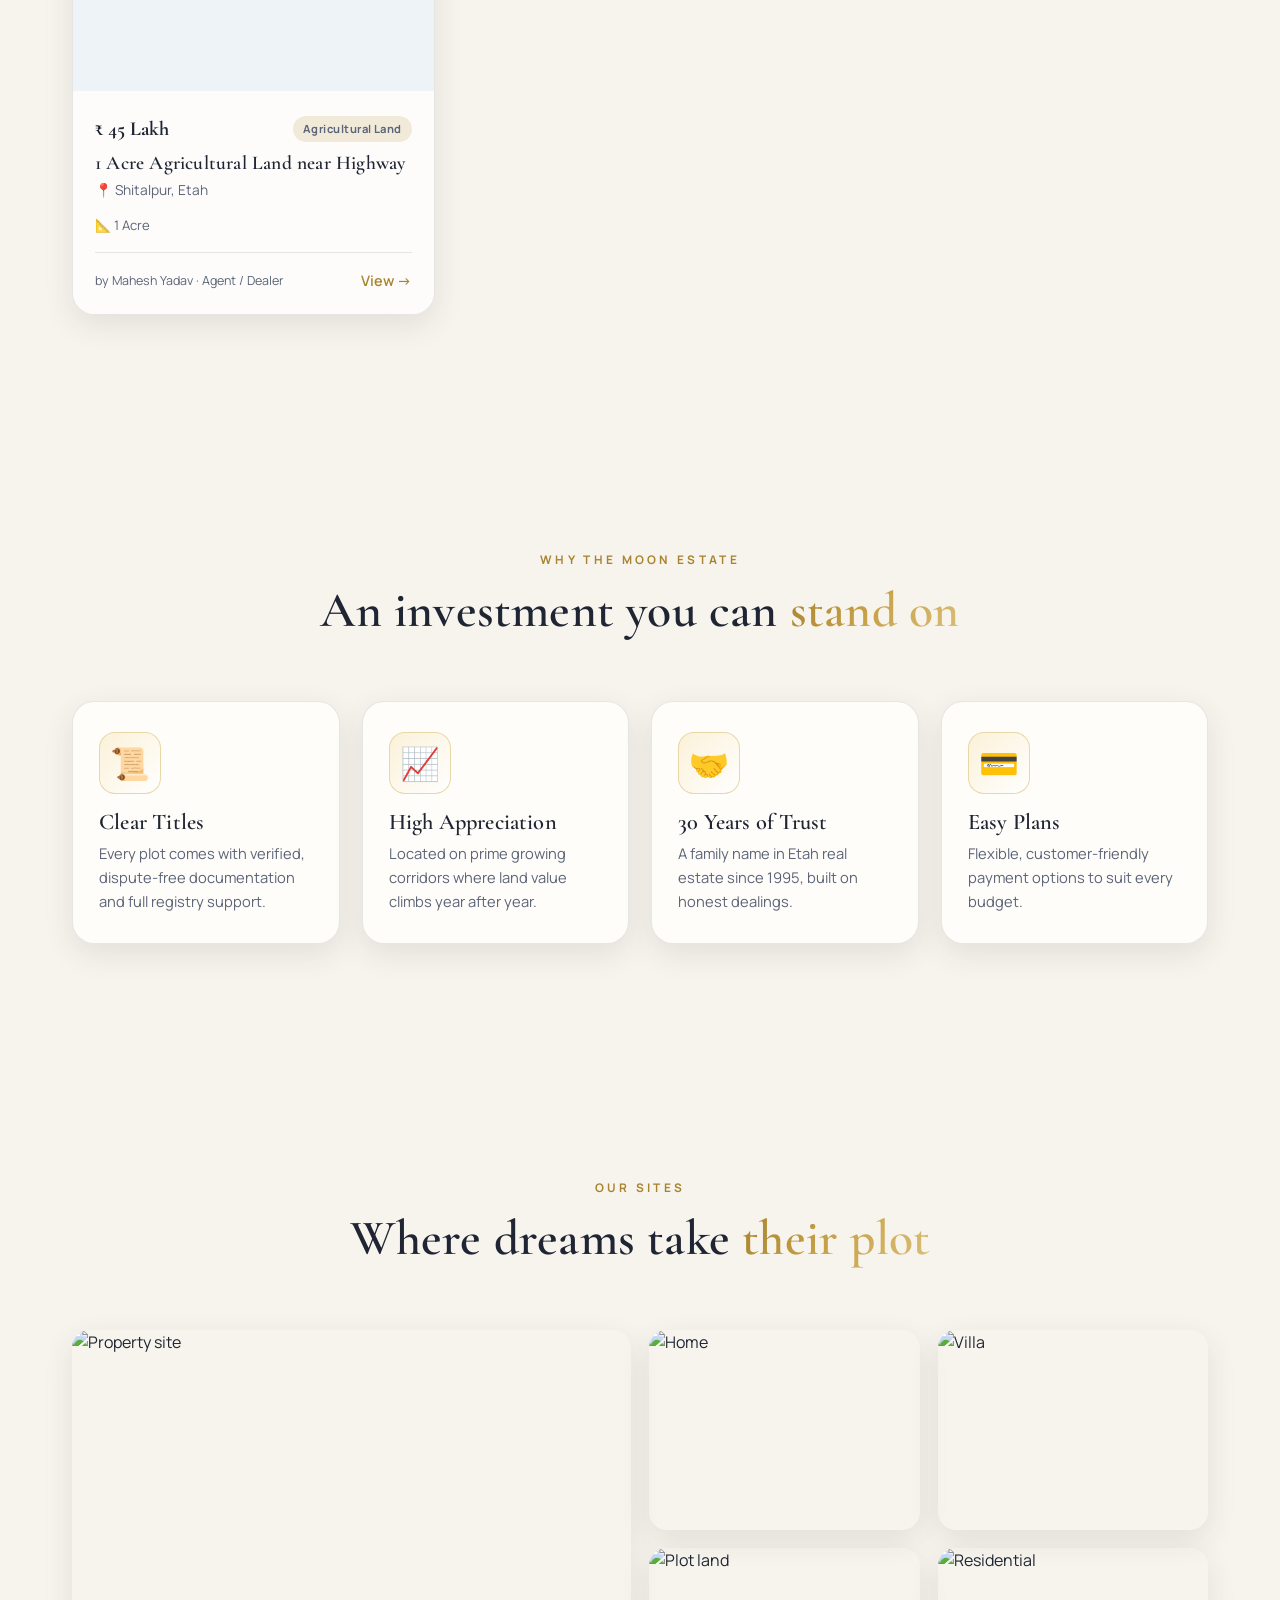
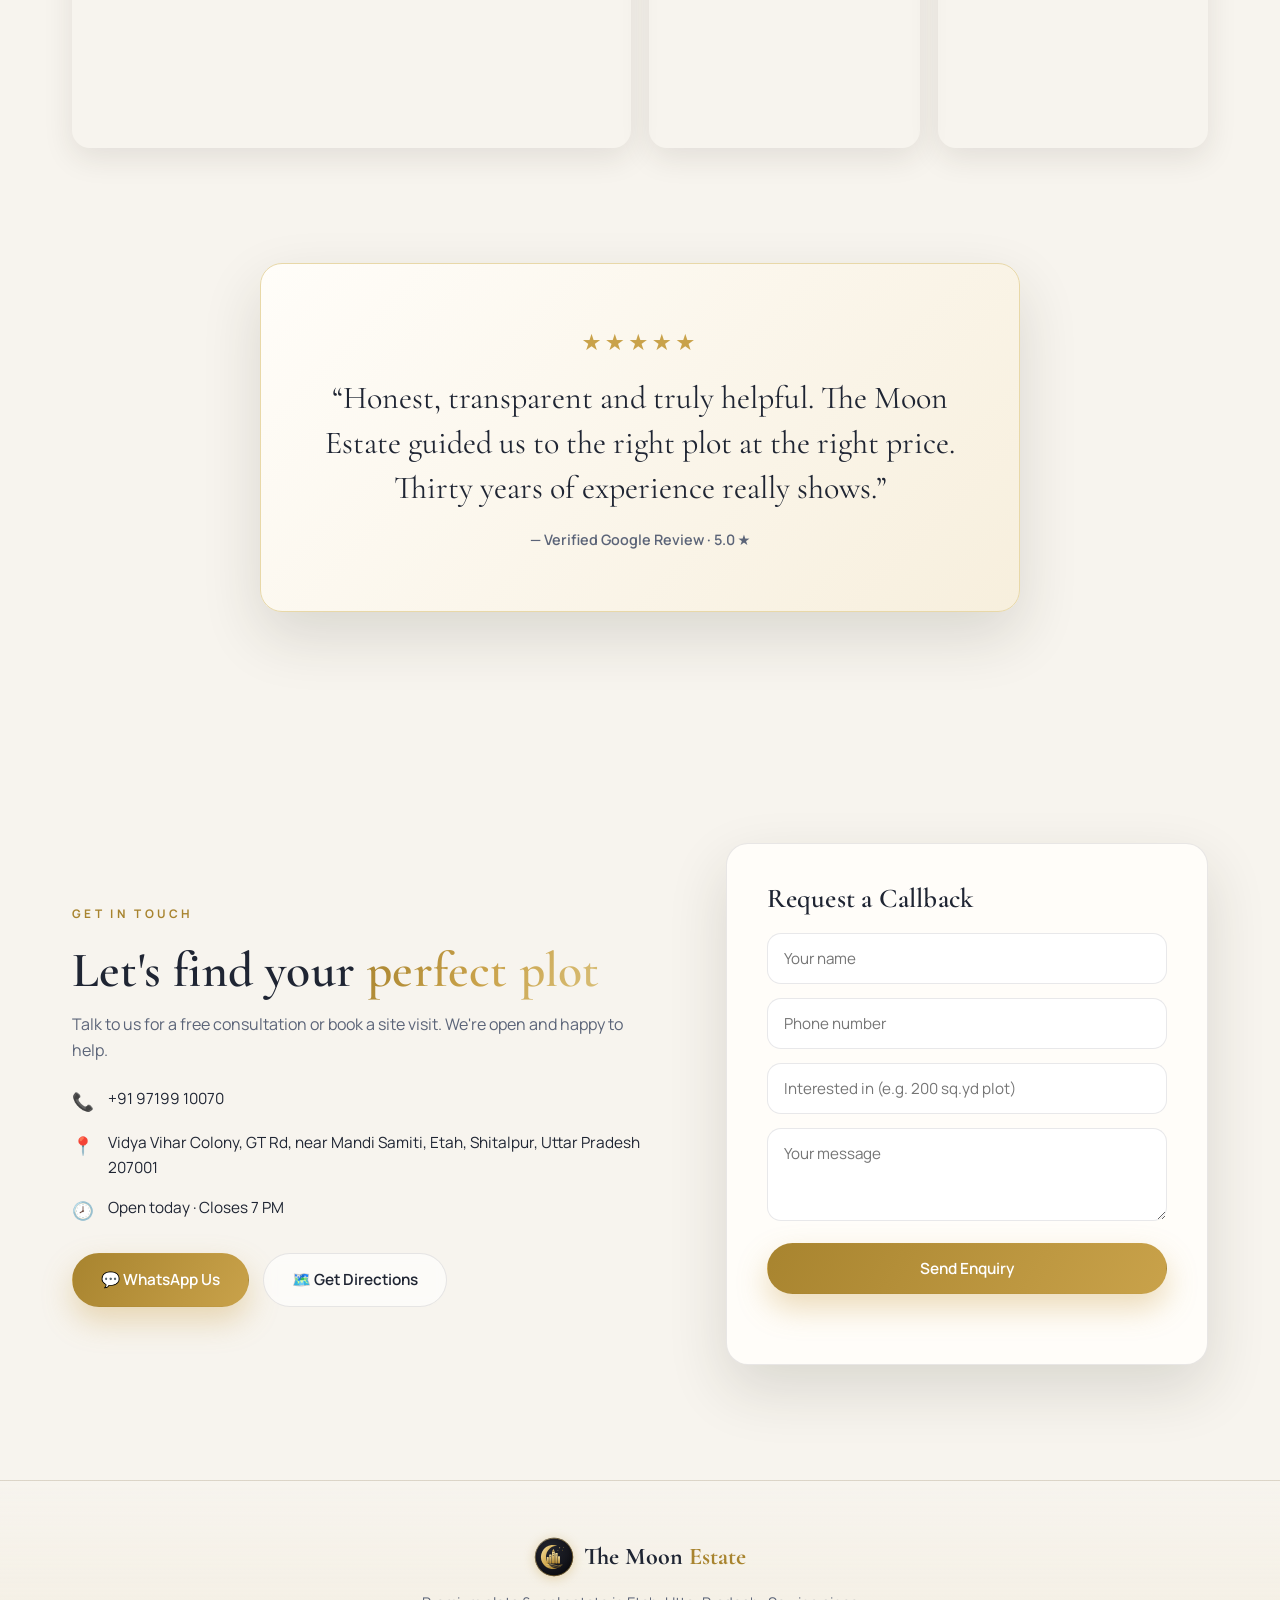
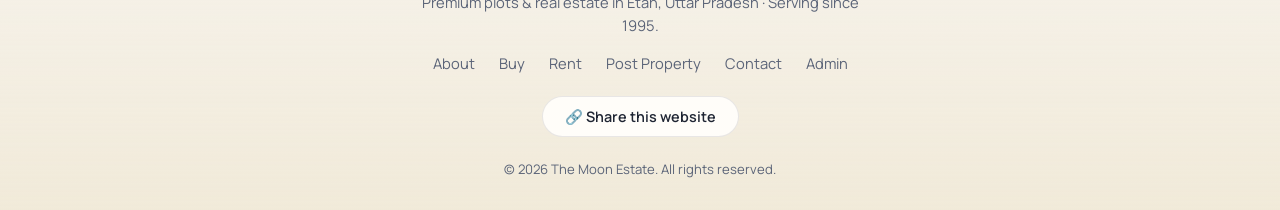
==== commit 66e6cfc1: "Add share options (site + per-listing) with deep links - Floating Share button + footer 'Share this " ====
--- a/index.html
+++ b/index.html
@@ -417,11 +417,25 @@
         <a href="#contact">Contact</a>
         <a href="#" data-admin>Admin</a>
       </nav>
+      <button class="footer-share" id="shareSite">🔗 Share this website</button>
       <p class="copy">© <span id="year"></span> The Moon Estate. All rights reserved.</p>
     </div>
   </footer>
 
   <a href="https://wa.me/919719910070" class="fab" target="_blank" rel="noopener" aria-label="WhatsApp">💬</a>
+  <button class="fab fab-share" id="shareFab" aria-label="Share this site">🔗</button>
+
+  <!-- Share modal -->
+  <div class="modal" id="shareModal" hidden>
+    <div class="modal-backdrop" data-close></div>
+    <div class="modal-card share-card" role="dialog" aria-modal="true">
+      <button class="modal-close" data-close aria-label="Close">×</button>
+      <div class="share-inner">
+        <h3 id="shareTitle">Share</h3>
+        <div id="shareBody"></div>
+      </div>
+    </div>
+  </div>
 
   <!-- Property detail modal -->
   <div class="modal" id="modal" hidden>
--- a/css/style.css
+++ b/css/style.css
@@ -253,6 +253,9 @@
 .adm-meta span{font-size:.78rem;color:var(--ink-soft)}
 .adm-del{border:0;background:#fdecec;color:#c0392b;font-weight:600;padding:9px 16px;border-radius:10px;cursor:pointer;font-family:'Manrope';transition:background .2s}
 .adm-del:hover{background:#f8d7d7}
+.row-acts{display:flex;gap:6px;flex:0 0 auto}
+.adm-edit{border:0;background:#eef3f7;color:#2563a8;font-weight:600;padding:9px 16px;border-radius:10px;cursor:pointer;font-family:'Manrope';transition:background .2s}
+.adm-edit:hover{background:#dce8f5}
 @media(max-width:520px){.adm-stats{grid-template-columns:repeat(2,1fr)}}
 
 /* admin login */
@@ -363,9 +366,24 @@
 .footer-links a:hover{color:var(--gold-deep)}
 .copy{color:var(--ink-soft);font-size:.82rem;margin-top:8px}
 
-/* ===== Floating WhatsApp ===== */
-.fab{position:fixed;right:22px;bottom:22px;z-index:90;width:58px;height:58px;border-radius:50%;display:grid;place-content:center;font-size:1.5rem;background:#25d366;box-shadow:0 12px 30px rgba(37,211,102,.45);animation:floatY 3s ease-in-out infinite}
+/* ===== Floating buttons ===== */
+.fab{position:fixed;right:22px;bottom:22px;z-index:90;width:58px;height:58px;border-radius:50%;display:grid;place-content:center;font-size:1.5rem;background:#25d366;box-shadow:0 12px 30px rgba(37,211,102,.45);animation:floatY 3s ease-in-out infinite;border:0;cursor:pointer;color:#fff}
 .fab:hover{transform:scale(1.08)}
+.fab-share{bottom:90px;background:linear-gradient(120deg,var(--gold-deep),var(--gold));box-shadow:0 12px 30px rgba(201,162,74,.45);animation-delay:.4s}
+.footer-share{margin-top:6px;border:1px solid var(--line);background:var(--bg-2);color:var(--ink);font-family:'Manrope';font-weight:600;font-size:.9rem;padding:10px 22px;border-radius:50px;cursor:pointer;transition:box-shadow .2s,transform .2s}
+.footer-share:hover{transform:translateY(-2px);box-shadow:var(--shadow-sm)}
+
+/* share modal */
+.share-card{display:block;grid-template-columns:none;width:min(420px,100%)}
+.share-inner{padding:clamp(24px,4vw,34px)}
+.share-inner h3{font-size:1.7rem;margin-bottom:18px;text-align:center}
+.share-grid{display:grid;grid-template-columns:1fr 1fr;gap:10px;margin-bottom:16px}
+.share-btn{display:flex;align-items:center;gap:10px;padding:13px 16px;border:1px solid var(--line);border-radius:12px;background:var(--bg-2);font-weight:600;font-size:.92rem;color:var(--ink);transition:box-shadow .2s,transform .2s}
+.share-btn span{font-size:1.2rem}
+.share-btn:hover{transform:translateY(-2px);box-shadow:var(--shadow-sm)}
+.share-copy{display:flex;gap:8px}
+.share-copy input{flex:1;padding:12px 14px;border:1px solid var(--line);border-radius:12px;background:#fff;font-size:.85rem;color:var(--ink-soft)}
+.share-copy .btn{padding:12px 20px}
 
 /* ===== Animations / utilities ===== */
 @keyframes floatY{0%,100%{transform:translateY(0)}50%{transform:translateY(-12px)}}
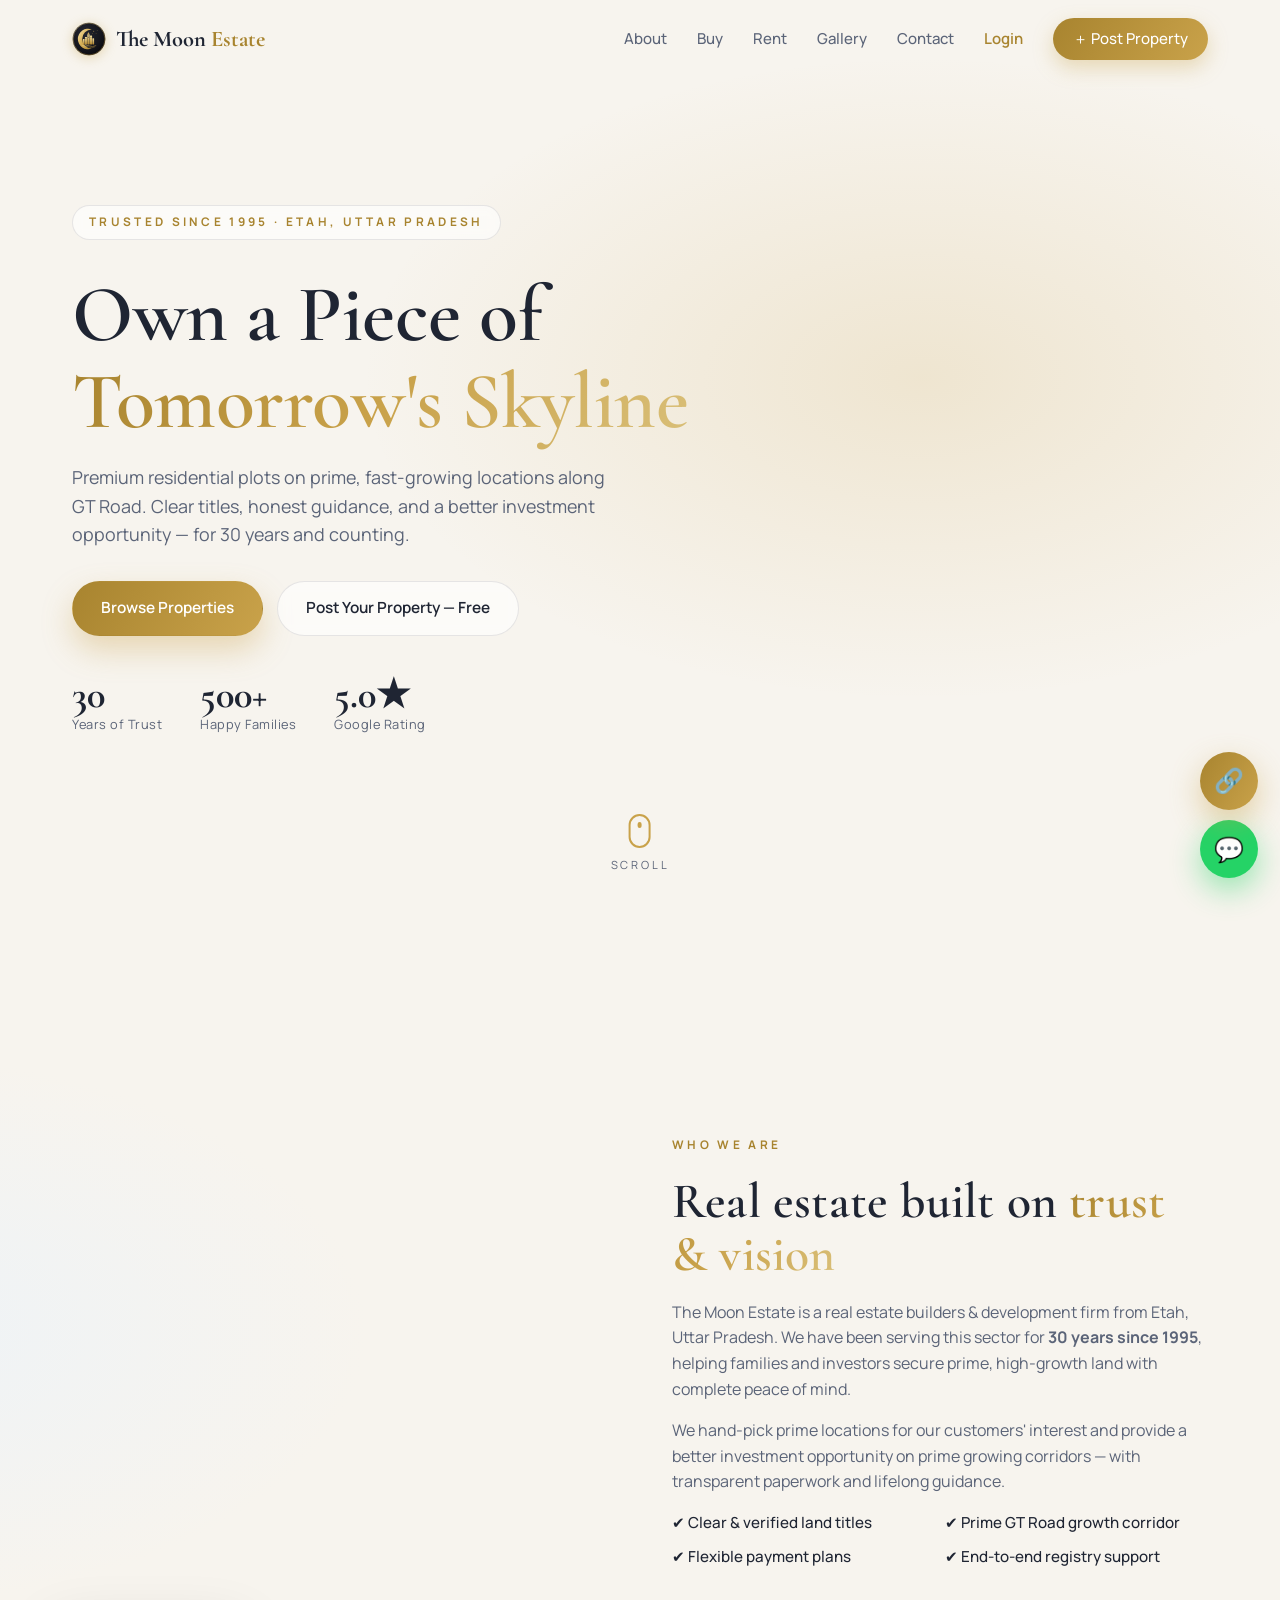
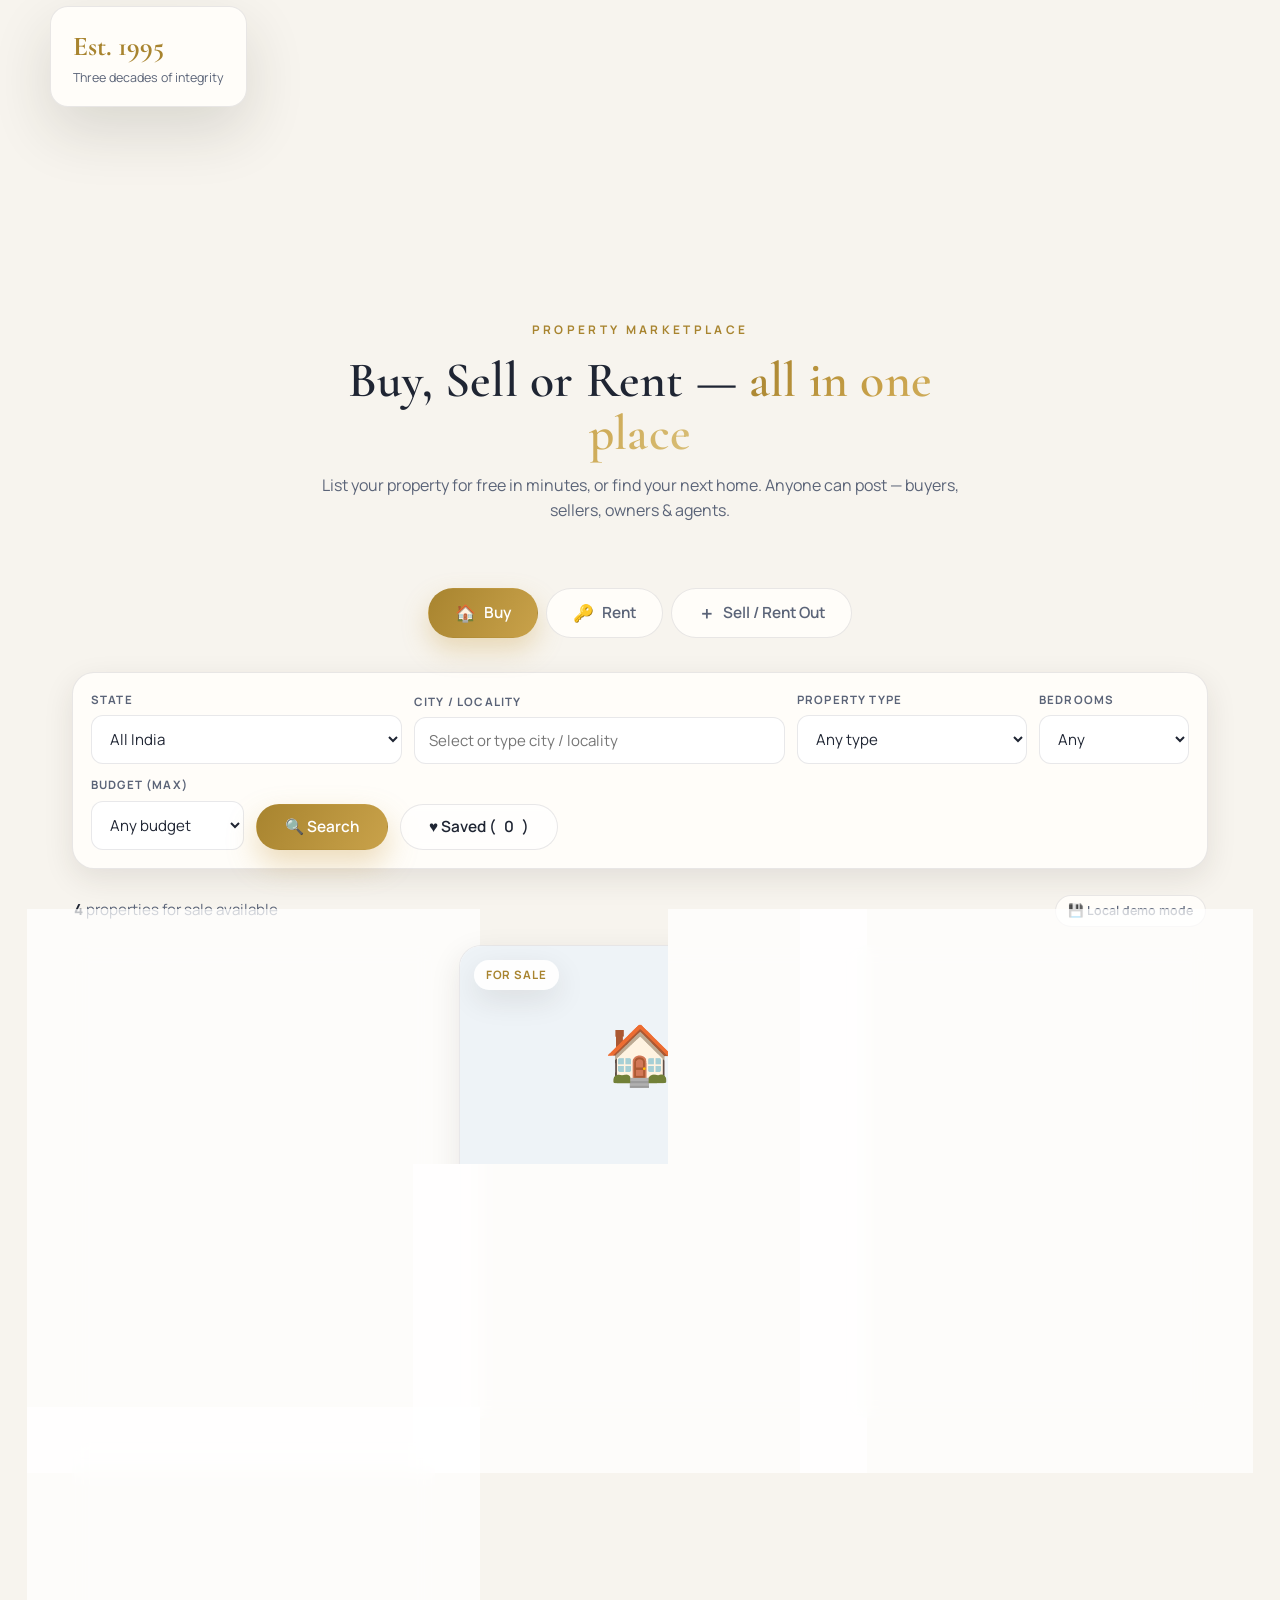
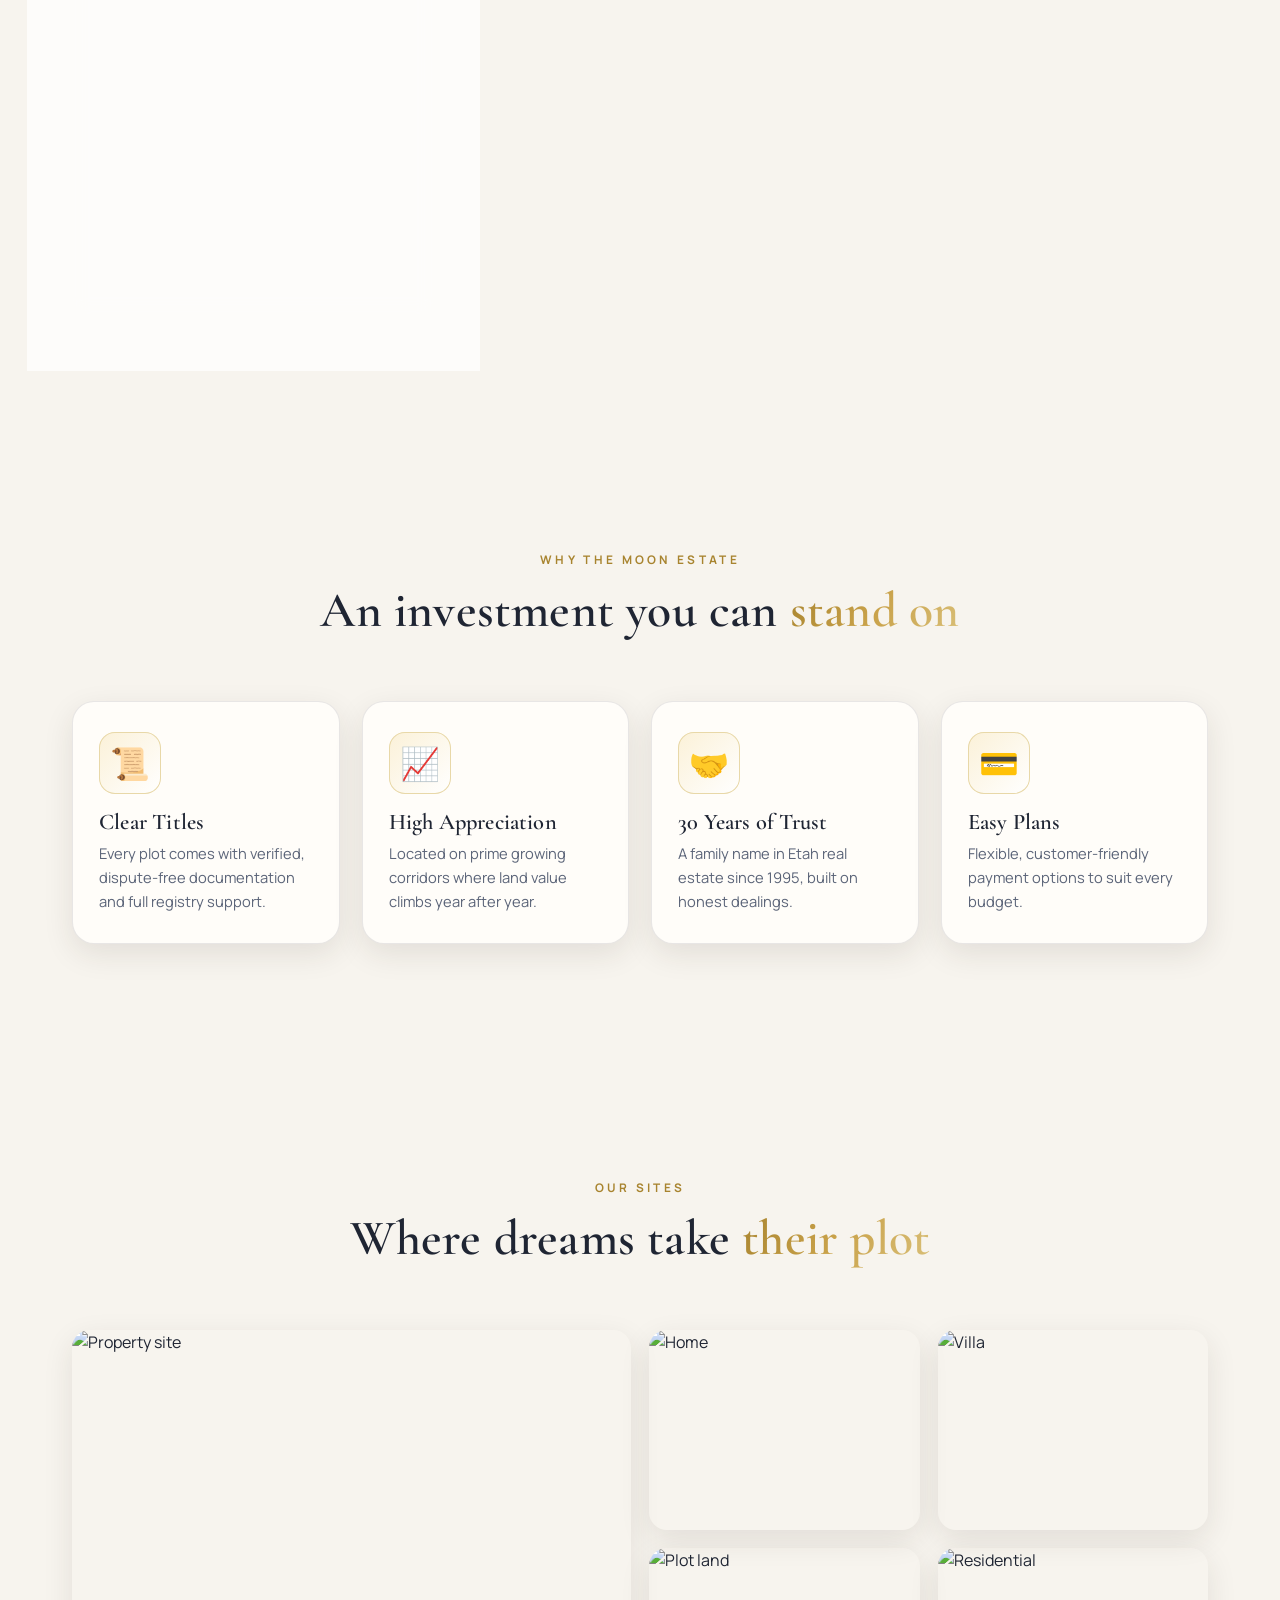
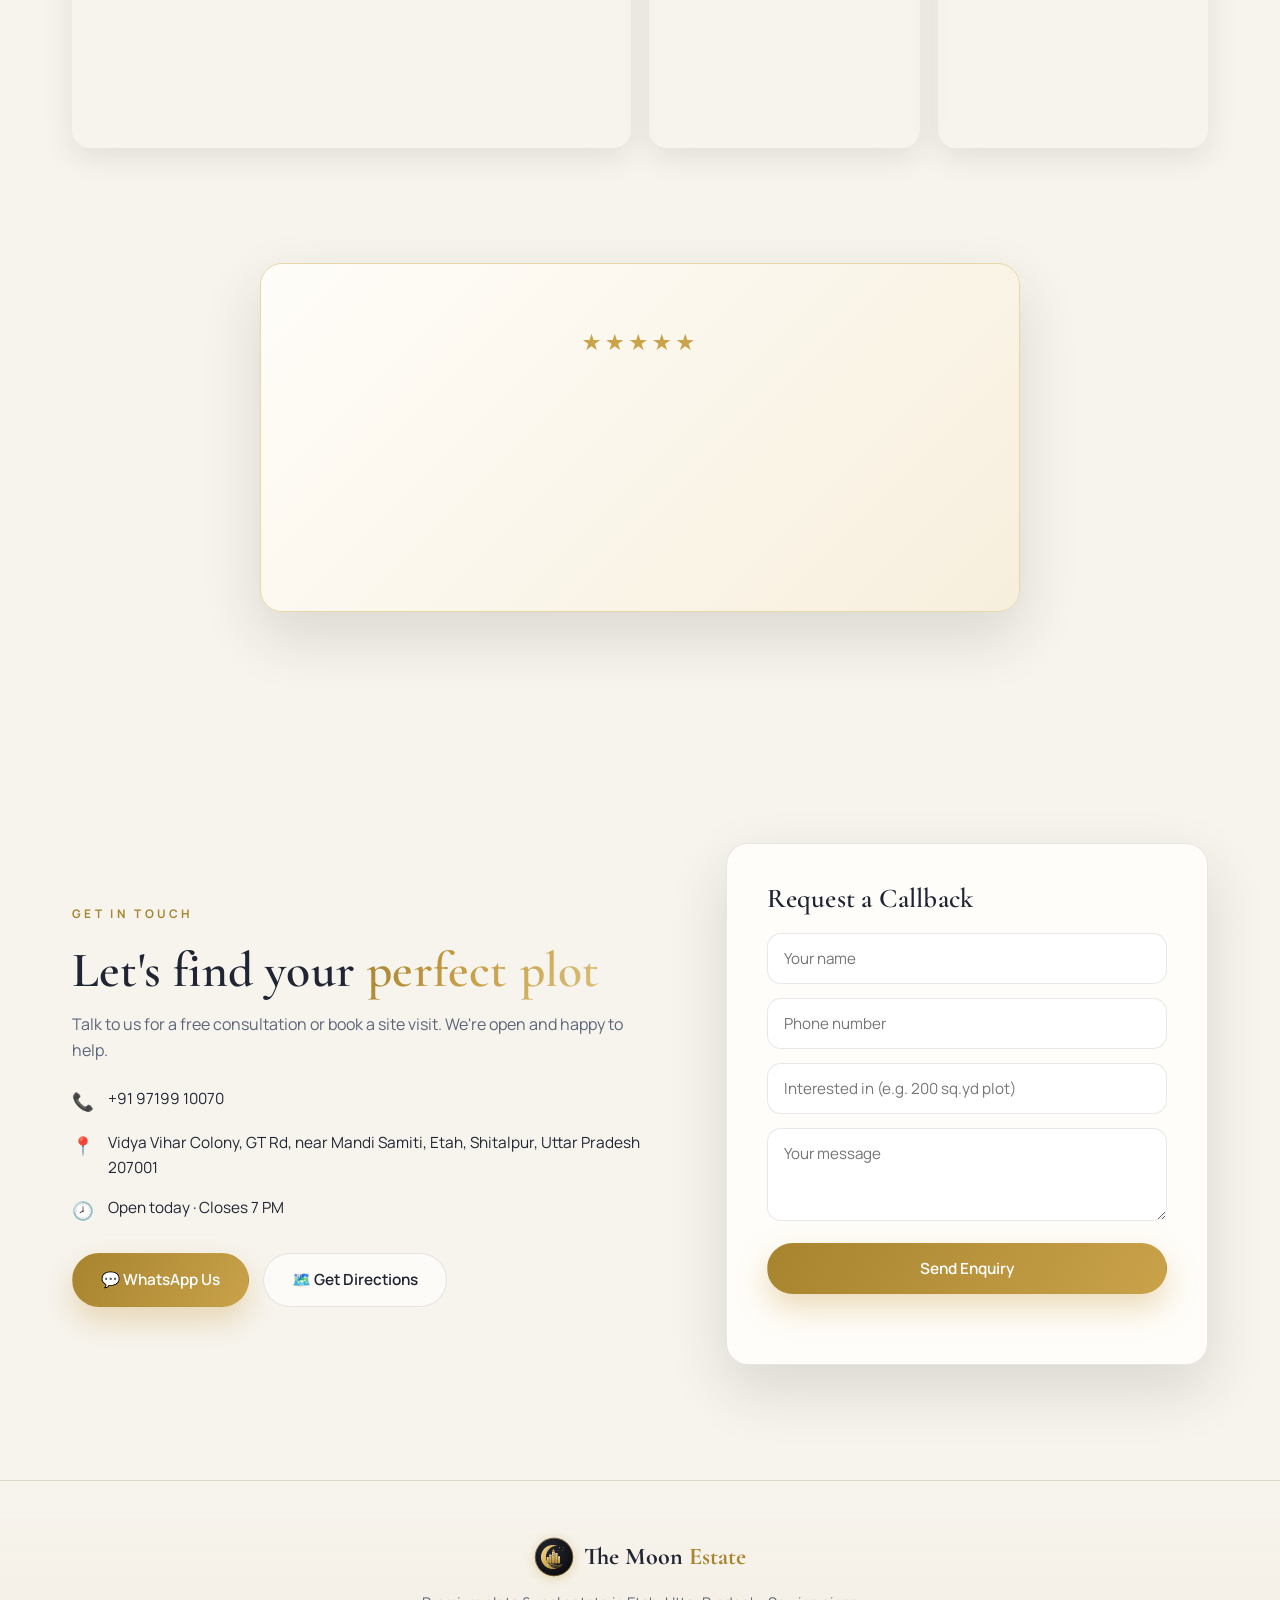
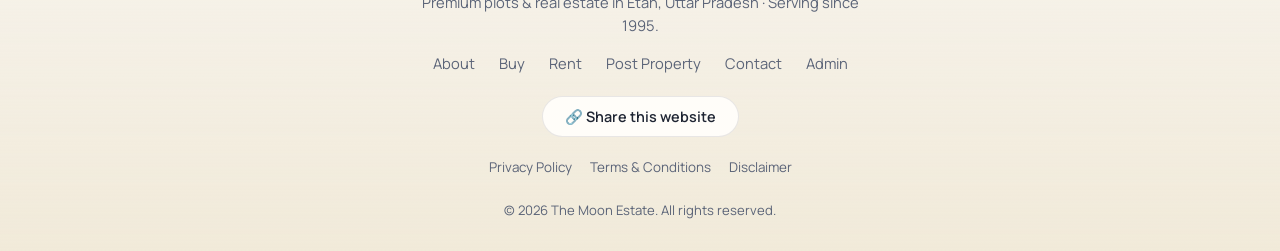
==== commit 44c29628: "Add legal pages: Privacy Policy, Terms & Conditions, Disclaimer - New legal.html (India-oriented tem" ====
--- a/index.html
+++ b/index.html
@@ -8,9 +8,21 @@
   <meta name="theme-color" content="#f7f4ee" />
 
   <!-- Open Graph -->
+  <meta property="og:site_name" content="The Moon Estate" />
   <meta property="og:title" content="The Moon Estate — Premium Plots & Real Estate" />
-  <meta property="og:description" content="Prime residential plots in Etah, UP. Serving since 1995. A better investment on prime growing locations." />
+  <meta property="og:description" content="Buy, sell & rent property across India. Premium plots & real estate — serving since 1995." />
   <meta property="og:type" content="website" />
+  <meta property="og:url" content="https://themoonestate.in/" />
+  <meta property="og:image" content="https://themoonestate.in/assets/og-image.png" />
+  <meta property="og:image:secure_url" content="https://themoonestate.in/assets/og-image.png" />
+  <meta property="og:image:type" content="image/png" />
+  <meta property="og:image:width" content="1200" />
+  <meta property="og:image:height" content="630" />
+  <meta property="og:image:alt" content="The Moon Estate — premium plots & real estate in India" />
+  <meta name="twitter:card" content="summary_large_image" />
+  <meta name="twitter:title" content="The Moon Estate — Premium Plots & Real Estate" />
+  <meta name="twitter:description" content="Buy, sell & rent property across India. Serving since 1995." />
+  <meta name="twitter:image" content="https://themoonestate.in/assets/og-image.png" />
 
   <link rel="preconnect" href="https://fonts.googleapis.com" />
   <link rel="preconnect" href="https://fonts.gstatic.com" crossorigin />
@@ -418,6 +430,11 @@
         <a href="#" data-admin>Admin</a>
       </nav>
       <button class="footer-share" id="shareSite">🔗 Share this website</button>
+      <nav class="footer-legal">
+        <a href="legal.html#privacy">Privacy Policy</a>
+        <a href="legal.html#terms">Terms &amp; Conditions</a>
+        <a href="legal.html#disclaimer">Disclaimer</a>
+      </nav>
       <p class="copy">© <span id="year"></span> The Moon Estate. All rights reserved.</p>
     </div>
   </footer>
--- a/css/style.css
+++ b/css/style.css
@@ -366,6 +366,29 @@
 .footer-links a:hover{color:var(--gold-deep)}
 .copy{color:var(--ink-soft);font-size:.82rem;margin-top:8px}
 
+/* ===== Legal page ===== */
+.legal-page{background:var(--bg)}
+.legal-top{position:sticky;top:0;z-index:10;display:flex;align-items:center;justify-content:space-between;padding:16px 22px;max-width:var(--maxw);margin:0 auto;background:rgba(247,244,238,.85);backdrop-filter:blur(12px);border-bottom:1px solid var(--line)}
+.legal-top .brand-mark{width:34px;height:34px}
+.legal-wrap{padding:40px 22px 90px;max-width:860px}
+.legal-nav{display:flex;gap:10px;flex-wrap:wrap;margin-bottom:18px}
+.legal-nav a{padding:9px 18px;border-radius:50px;border:1px solid var(--line);background:var(--bg-2);font-weight:600;font-size:.9rem;color:var(--ink-soft)}
+.legal-nav a:hover{color:var(--ink);box-shadow:var(--shadow-sm)}
+.legal-updated{color:var(--ink-soft);font-size:.88rem;margin-bottom:26px}
+.legal-doc{background:var(--bg-2);border:1px solid var(--line);border-radius:var(--radius);padding:clamp(24px,4vw,44px);box-shadow:var(--shadow-sm);margin-bottom:26px;scroll-margin-top:90px}
+.legal-doc h1{font-size:clamp(2rem,4vw,2.7rem);margin-bottom:14px}
+.legal-doc h2{font-family:'Manrope';font-size:1.08rem;font-weight:700;color:var(--ink);margin:22px 0 8px}
+.legal-doc p,.legal-doc li{color:var(--ink-soft);font-size:.97rem;margin-bottom:10px}
+.legal-doc ul{padding-left:20px;margin-bottom:10px}
+.legal-doc a{color:var(--gold-deep);font-weight:600}
+.legal-foot{font-weight:600;color:var(--ink)!important;margin-top:18px}
+.legal-back{text-align:center;margin-top:10px}
+
+/* footer legal links */
+.footer-legal{display:flex;gap:18px;flex-wrap:wrap;justify-content:center;margin-top:6px}
+.footer-legal a{color:var(--ink-soft);font-size:.84rem}
+.footer-legal a:hover{color:var(--gold-deep)}
+
 /* ===== Floating buttons ===== */
 .fab{position:fixed;right:22px;bottom:22px;z-index:90;width:58px;height:58px;border-radius:50%;display:grid;place-content:center;font-size:1.5rem;background:#25d366;box-shadow:0 12px 30px rgba(37,211,102,.45);animation:floatY 3s ease-in-out infinite;border:0;cursor:pointer;color:#fff}
 .fab:hover{transform:scale(1.08)}
